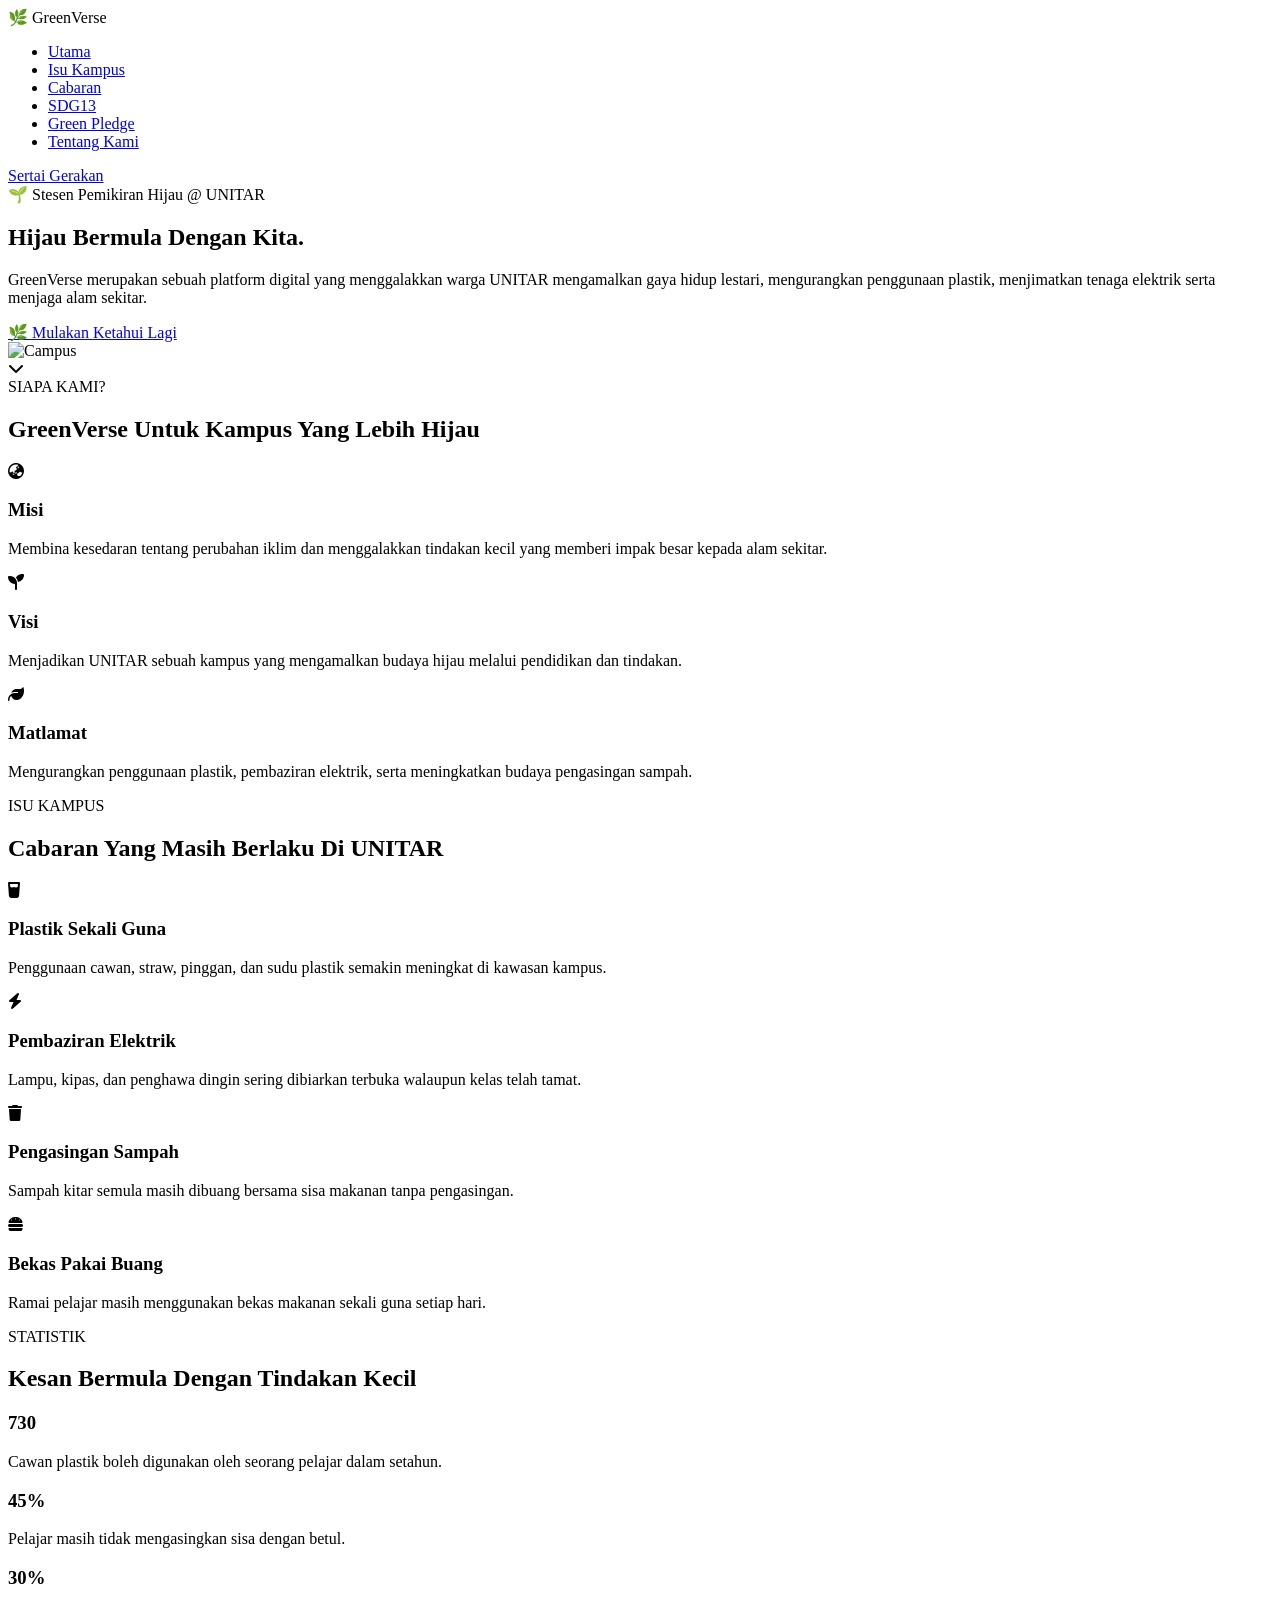
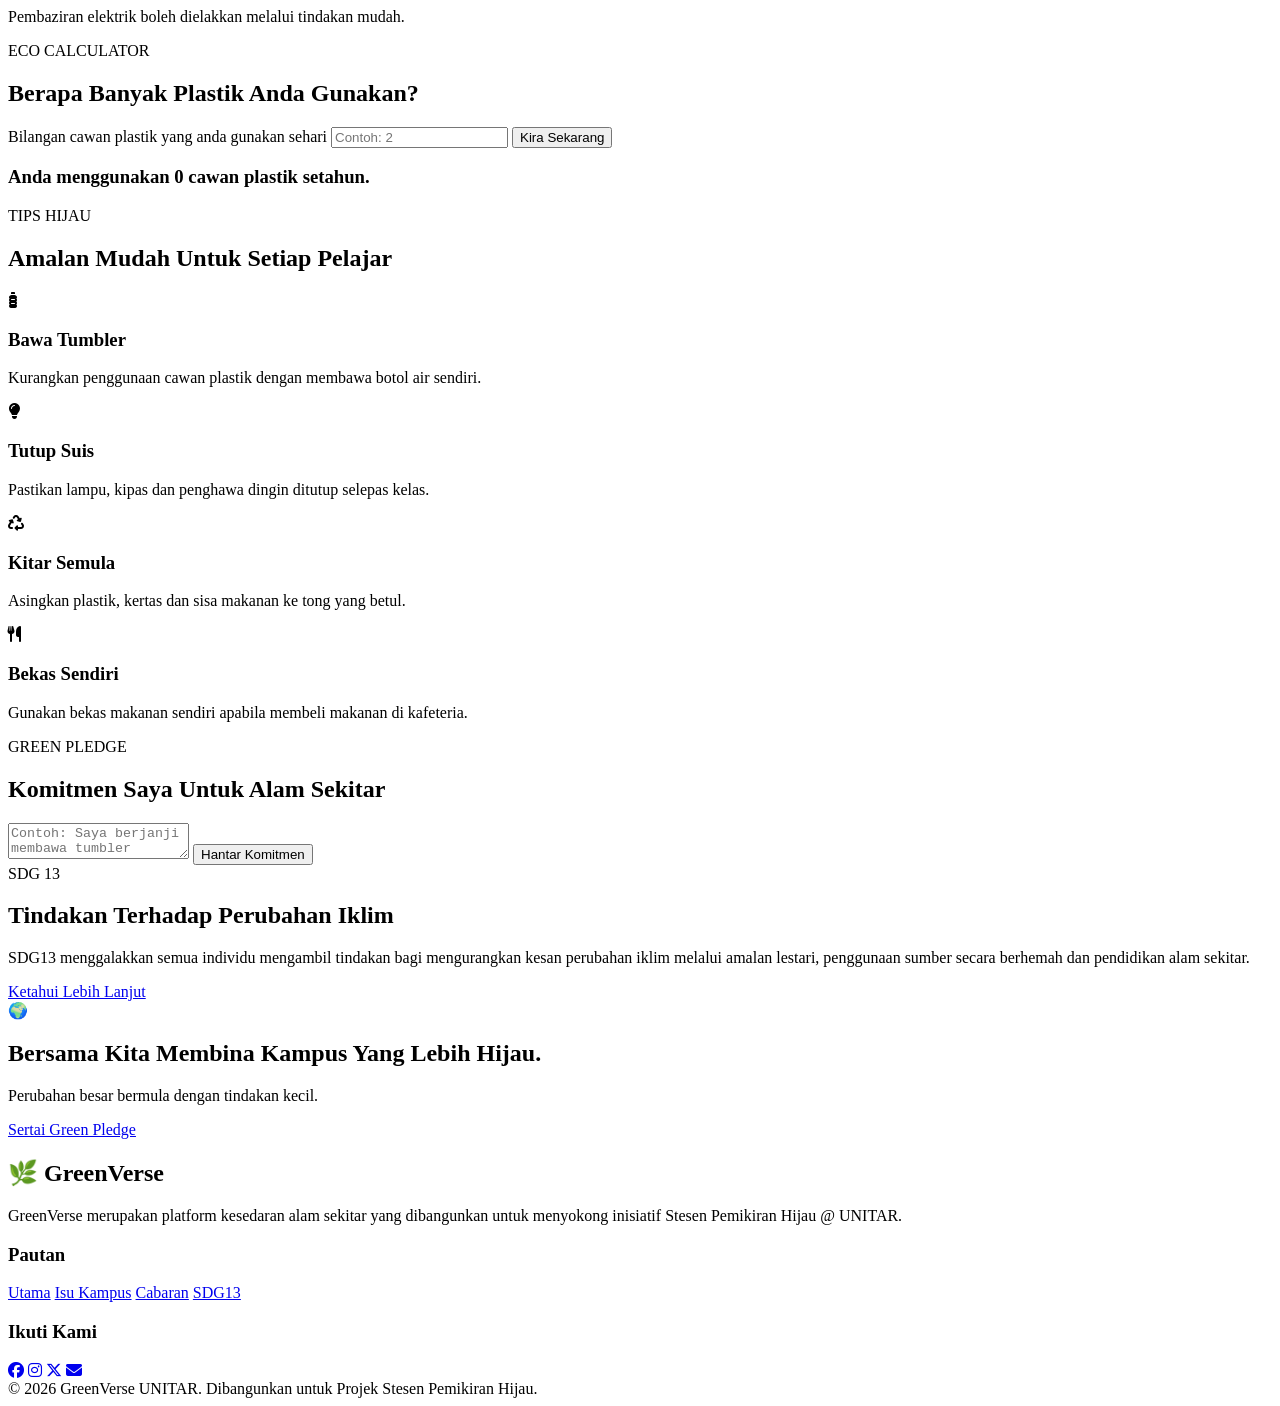
==== index.html @ 50513693 "Add files via upload" ====
<!DOCTYPE html>
<html lang="ms">

<head>

    <meta charset="UTF-8">
    <meta name="viewport" content="width=device-width, initial-scale=1.0">

    <title>GreenVerse UNITAR | Hijau Bermula Dengan Kita</title>

    <!-- Google Fonts -->

    <link rel="preconnect" href="https://fonts.googleapis.com">

    <link rel="preconnect" href="https://fonts.gstatic.com" crossorigin>

    <link href="https://fonts.googleapis.com/css2?family=DM+Sans:wght@300;400;500;700&family=Poppins:wght@400;600;700;800&display=swap" rel="stylesheet">

    <!-- Font Awesome -->

    <link rel="stylesheet"
        href="https://cdnjs.cloudflare.com/ajax/libs/font-awesome/6.7.2/css/all.min.css">

    <!-- CSS -->

    <link rel="stylesheet" href="css/style.css">
    <link rel="stylesheet" href="css/responsive.css">

</head>

<body>

    <!-- ================= NAVBAR ================= -->

    <header>

        <nav class="navbar">

            <div class="logo">

                🌿 GreenVerse

            </div>

            <ul class="nav-links">

                <li><a href="#">Utama</a></li>

                <li><a href="isu.html">Isu Kampus</a></li>

                <li><a href="cabaran.html">Cabaran</a></li>

                <li><a href="sdg13.html">SDG13</a></li>

                <li><a href="pledge.html">Green Pledge</a></li>

                <li><a href="tentang.html">Tentang Kami</a></li>

            </ul>

            <a href="#" class="btn-nav">

                Sertai Gerakan

            </a>

        </nav>

    </header>

    <!-- ================= HERO ================= -->

    <section class="hero">

        <div class="hero-left">

            <span class="tag">

                🌱 Stesen Pemikiran Hijau @ UNITAR

            </span>

            <h1>

                Hijau Bermula
                Dengan Kita.

            </h1>

            <p>

                GreenVerse merupakan sebuah platform digital yang
                menggalakkan warga UNITAR mengamalkan gaya hidup lestari,
                mengurangkan penggunaan plastik,
                menjimatkan tenaga elektrik
                serta menjaga alam sekitar.

            </p>

            <div class="hero-buttons">

                <a href="#about" class="primary-btn">

                    🌿 Mulakan

                </a>

                <a href="sdg13.html" class="secondary-btn">

                    Ketahui Lagi

                </a>

            </div>

        </div>

        <div class="hero-right">

            <img src="https://images.unsplash.com/photo-1523050854058-8df90110c9f1?auto=format&fit=crop&w=900&q=80"
                alt="Campus">

        </div>

    </section>

    <!-- ================= SCROLL ================= -->

    <div class="scroll-down">

        <i class="fa-solid fa-chevron-down"></i>

    </div>

    <!-- ================= ABOUT ================= -->

    <section id="about" class="about">

        <div class="section-title">

            <span>SIAPA KAMI?</span>

            <h2>

                GreenVerse Untuk Kampus Yang Lebih Hijau

            </h2>

        </div>

        <div class="about-grid">

            <div class="about-card">

                <i class="fa-solid fa-earth-asia"></i>

                <h3>Misi</h3>

                <p>

                    Membina kesedaran tentang perubahan iklim
                    dan menggalakkan tindakan kecil yang memberi
                    impak besar kepada alam sekitar.

                </p>

            </div>

            <div class="about-card">

                <i class="fa-solid fa-seedling"></i>

                <h3>Visi</h3>

                <p>

                    Menjadikan UNITAR sebuah kampus
                    yang mengamalkan budaya hijau
                    melalui pendidikan dan tindakan.

                </p>

            </div>

            <div class="about-card">

                <i class="fa-solid fa-leaf"></i>

                <h3>Matlamat</h3>

                <p>

                    Mengurangkan penggunaan plastik,
                    pembaziran elektrik,
                    serta meningkatkan budaya
                    pengasingan sampah.

                </p>

            </div>

        </div>

    </section>

    <!-- ================= ISSUES ================= -->

    <section class="issues">

        <div class="section-title">

            <span>ISU KAMPUS</span>

            <h2>

                Cabaran Yang Masih Berlaku Di UNITAR

            </h2>

        </div>

        <div class="issue-grid">

            <div class="issue-card">

                <i class="fa-solid fa-glass-water"></i>

                <h3>Plastik Sekali Guna</h3>

                <p>

                    Penggunaan cawan,
                    straw,
                    pinggan,
                    dan sudu plastik
                    semakin meningkat di kawasan kampus.

                </p>

            </div>

            <div class="issue-card">

                <i class="fa-solid fa-bolt"></i>

                <h3>Pembaziran Elektrik</h3>

                <p>

                    Lampu,
                    kipas,
                    dan penghawa dingin
                    sering dibiarkan terbuka
                    walaupun kelas telah tamat.

                </p>

            </div>

            <div class="issue-card">

                <i class="fa-solid fa-trash"></i>

                <h3>Pengasingan Sampah</h3>

                <p>

                    Sampah kitar semula
                    masih dibuang bersama
                    sisa makanan
                    tanpa pengasingan.

                </p>

            </div>

            <div class="issue-card">

                <i class="fa-solid fa-burger"></i>

                <h3>Bekas Pakai Buang</h3>

                <p>

                    Ramai pelajar masih menggunakan
                    bekas makanan sekali guna
                    setiap hari.

                </p>

            </div>

        </div>

    </section>

    <!-- Next section starts here -->
    <!-- Statistics, Calculator, Green Tips, Green Pledge and Footer -->
    <!-- We'll add these in Part 2 -->

    <script src="js/app.js"></script>

</body>

</html>

<script src="js/app.js"></script>

    <!-- ================= STATISTICS ================= -->

    <section class="stats">

        <div class="section-title">

            <span>STATISTIK</span>

            <h2>Kesan Bermula Dengan Tindakan Kecil</h2>

        </div>

        <div class="stats-grid">

            <div class="stat-card">

                <h3 class="counter">730</h3>

                <p>Cawan plastik boleh digunakan oleh seorang pelajar dalam setahun.</p>

            </div>

            <div class="stat-card">

                <h3 class="counter">45%</h3>

                <p>Pelajar masih tidak mengasingkan sisa dengan betul.</p>

            </div>

            <div class="stat-card">

                <h3 class="counter">30%</h3>

                <p>Pembaziran elektrik boleh dielakkan melalui tindakan mudah.</p>

            </div>

        </div>

    </section>

    <!-- ================= ECO CALCULATOR ================= -->

    <section class="calculator">

        <div class="section-title">

            <span>ECO CALCULATOR</span>

            <h2>Berapa Banyak Plastik Anda Gunakan?</h2>

        </div>

        <div class="calculator-box">

            <label>

                Bilangan cawan plastik yang anda gunakan sehari

            </label>

            <input
                type="number"
                id="cups"
                placeholder="Contoh: 2">

            <button onclick="calculatePlastic()">

                Kira Sekarang

            </button>

            <h3 id="result">

                Anda menggunakan 0 cawan plastik setahun.

            </h3>

        </div>

    </section>

    <!-- ================= GREEN TIPS ================= -->

    <section class="tips">

        <div class="section-title">

            <span>TIPS HIJAU</span>

            <h2>Amalan Mudah Untuk Setiap Pelajar</h2>

        </div>

        <div class="tips-grid">

            <div class="tip-card">

                <i class="fa-solid fa-bottle-water"></i>

                <h3>Bawa Tumbler</h3>

                <p>

                    Kurangkan penggunaan cawan plastik dengan membawa botol air sendiri.

                </p>

            </div>

            <div class="tip-card">

                <i class="fa-solid fa-lightbulb"></i>

                <h3>Tutup Suis</h3>

                <p>

                    Pastikan lampu, kipas dan penghawa dingin ditutup selepas kelas.

                </p>

            </div>

            <div class="tip-card">

                <i class="fa-solid fa-recycle"></i>

                <h3>Kitar Semula</h3>

                <p>

                    Asingkan plastik, kertas dan sisa makanan ke tong yang betul.

                </p>

            </div>

            <div class="tip-card">

                <i class="fa-solid fa-utensils"></i>

                <h3>Bekas Sendiri</h3>

                <p>

                    Gunakan bekas makanan sendiri apabila membeli makanan di kafeteria.

                </p>

            </div>

        </div>

    </section>

    <!-- ================= GREEN PLEDGE ================= -->

    <section class="pledge">

        <div class="section-title">

            <span>GREEN PLEDGE</span>

            <h2>Komitmen Saya Untuk Alam Sekitar</h2>

        </div>

        <div class="pledge-box">

            <textarea
                id="pledgeText"
                placeholder="Contoh: Saya berjanji membawa tumbler sendiri setiap hari."></textarea>

            <button onclick="addPledge()">

                Hantar Komitmen

            </button>

        </div>

        <div id="pledgeWall" class="pledge-wall">

        </div>

    </section>

    <!-- ================= SDG13 ================= -->

    <section class="sdg">

        <div class="sdg-content">

            <div class="sdg-left">

                <span>SDG 13</span>

                <h2>

                    Tindakan Terhadap Perubahan Iklim

                </h2>

                <p>

                    SDG13 menggalakkan semua individu mengambil tindakan bagi
                    mengurangkan kesan perubahan iklim melalui amalan lestari,
                    penggunaan sumber secara berhemah dan pendidikan alam sekitar.

                </p>

                <a href="sdg13.html" class="primary-btn">

                    Ketahui Lebih Lanjut

                </a>

            </div>

            <div class="sdg-right">

                🌍

            </div>

        </div>

    </section>

    <!-- ================= CALL TO ACTION ================= -->

    <section class="cta">

        <h2>

            Bersama Kita Membina Kampus Yang Lebih Hijau.

        </h2>

        <p>

            Perubahan besar bermula dengan tindakan kecil.

        </p>

        <a href="pledge.html" class="primary-btn">

            Sertai Green Pledge

        </a>

    </section>

    <!-- ================= FOOTER ================= -->

    <footer>

        <div class="footer-container">

            <div class="footer-logo">

                <h2>🌿 GreenVerse</h2>

                <p>

                    GreenVerse merupakan platform kesedaran alam sekitar
                    yang dibangunkan untuk menyokong inisiatif
                    Stesen Pemikiran Hijau @ UNITAR.

                </p>

            </div>

            <div class="footer-links">

                <h3>Pautan</h3>

                <a href="#">Utama</a>
                <a href="isu.html">Isu Kampus</a>
                <a href="cabaran.html">Cabaran</a>
                <a href="sdg13.html">SDG13</a>

            </div>

            <div class="footer-social">

                <h3>Ikuti Kami</h3>

                <a href="#"><i class="fa-brands fa-facebook"></i></a>

                <a href="#"><i class="fa-brands fa-instagram"></i></a>

                <a href="#"><i class="fa-brands fa-x-twitter"></i></a>

                <a href="#"><i class="fa-solid fa-envelope"></i></a>

            </div>

        </div>

        <div class="copyright">

            © 2026 GreenVerse UNITAR.
            Dibangunkan untuk Projek Stesen Pemikiran Hijau.

        </div>

    </footer>
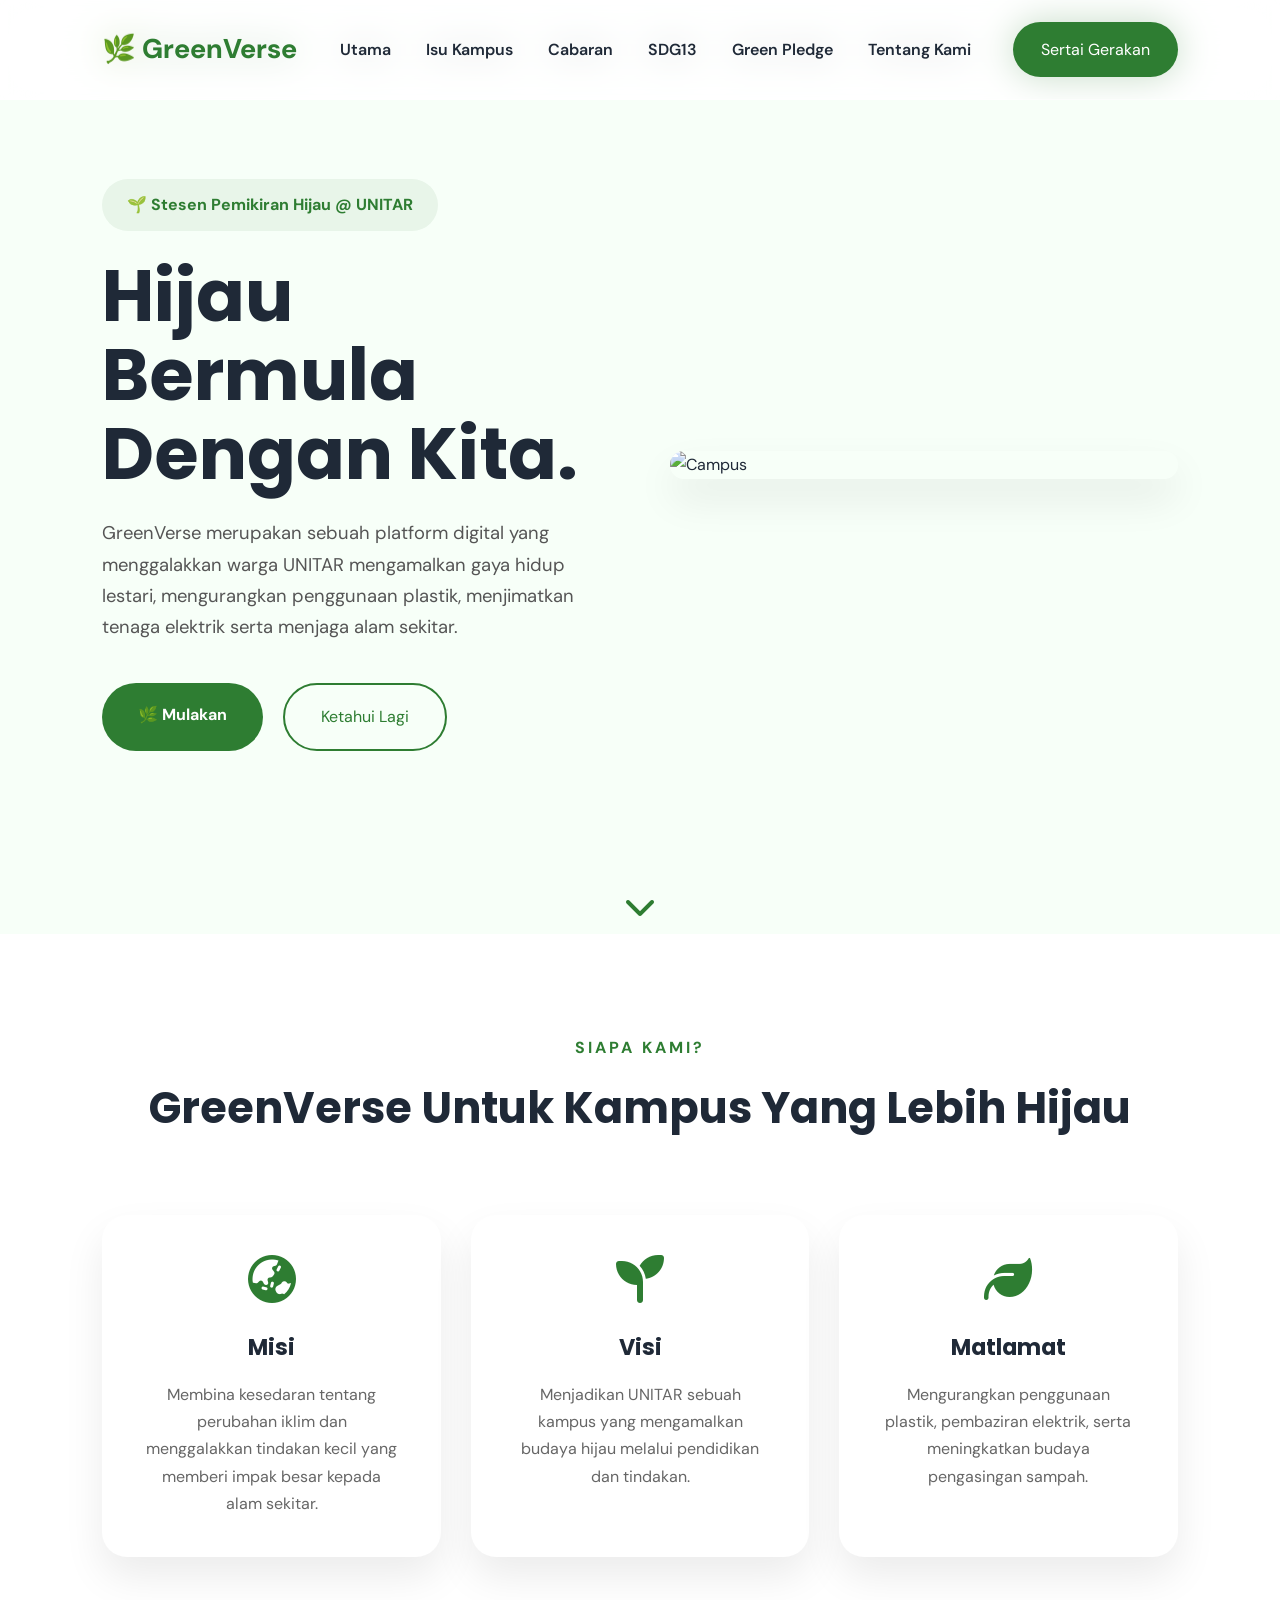
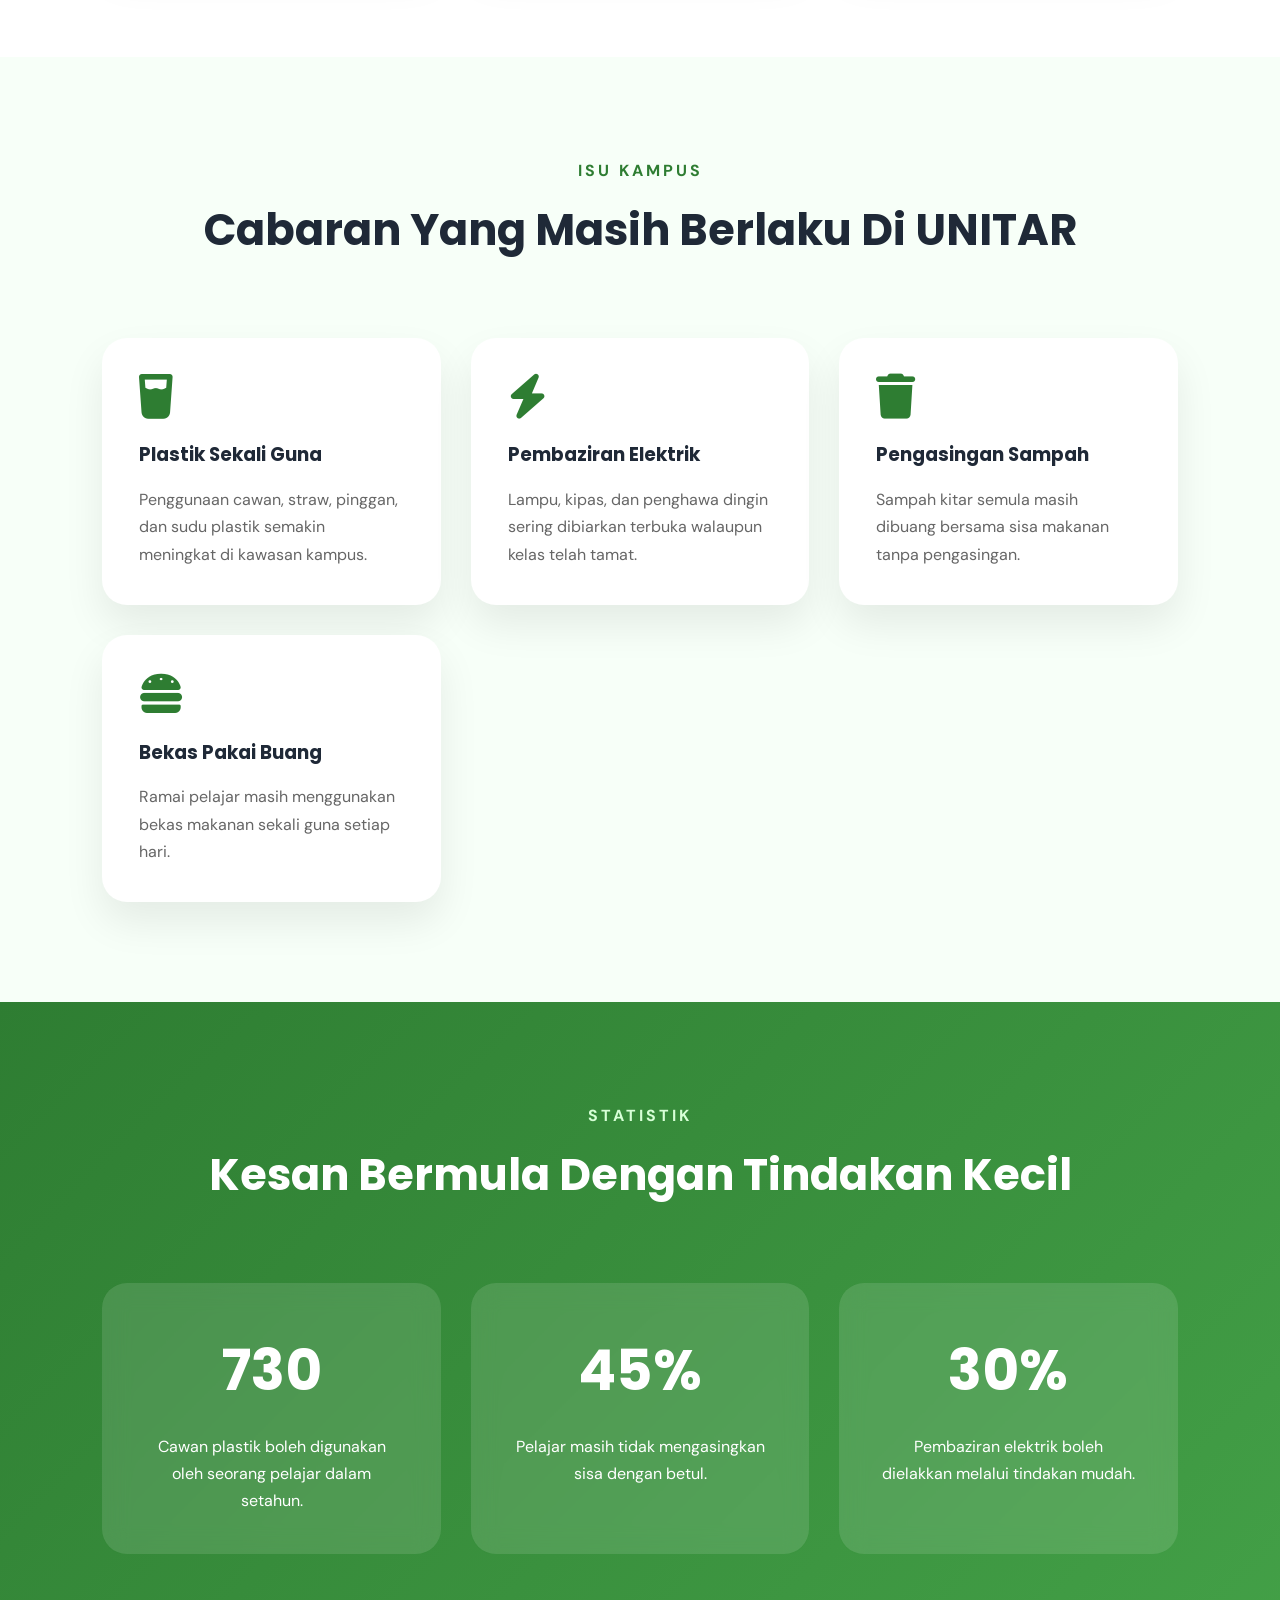
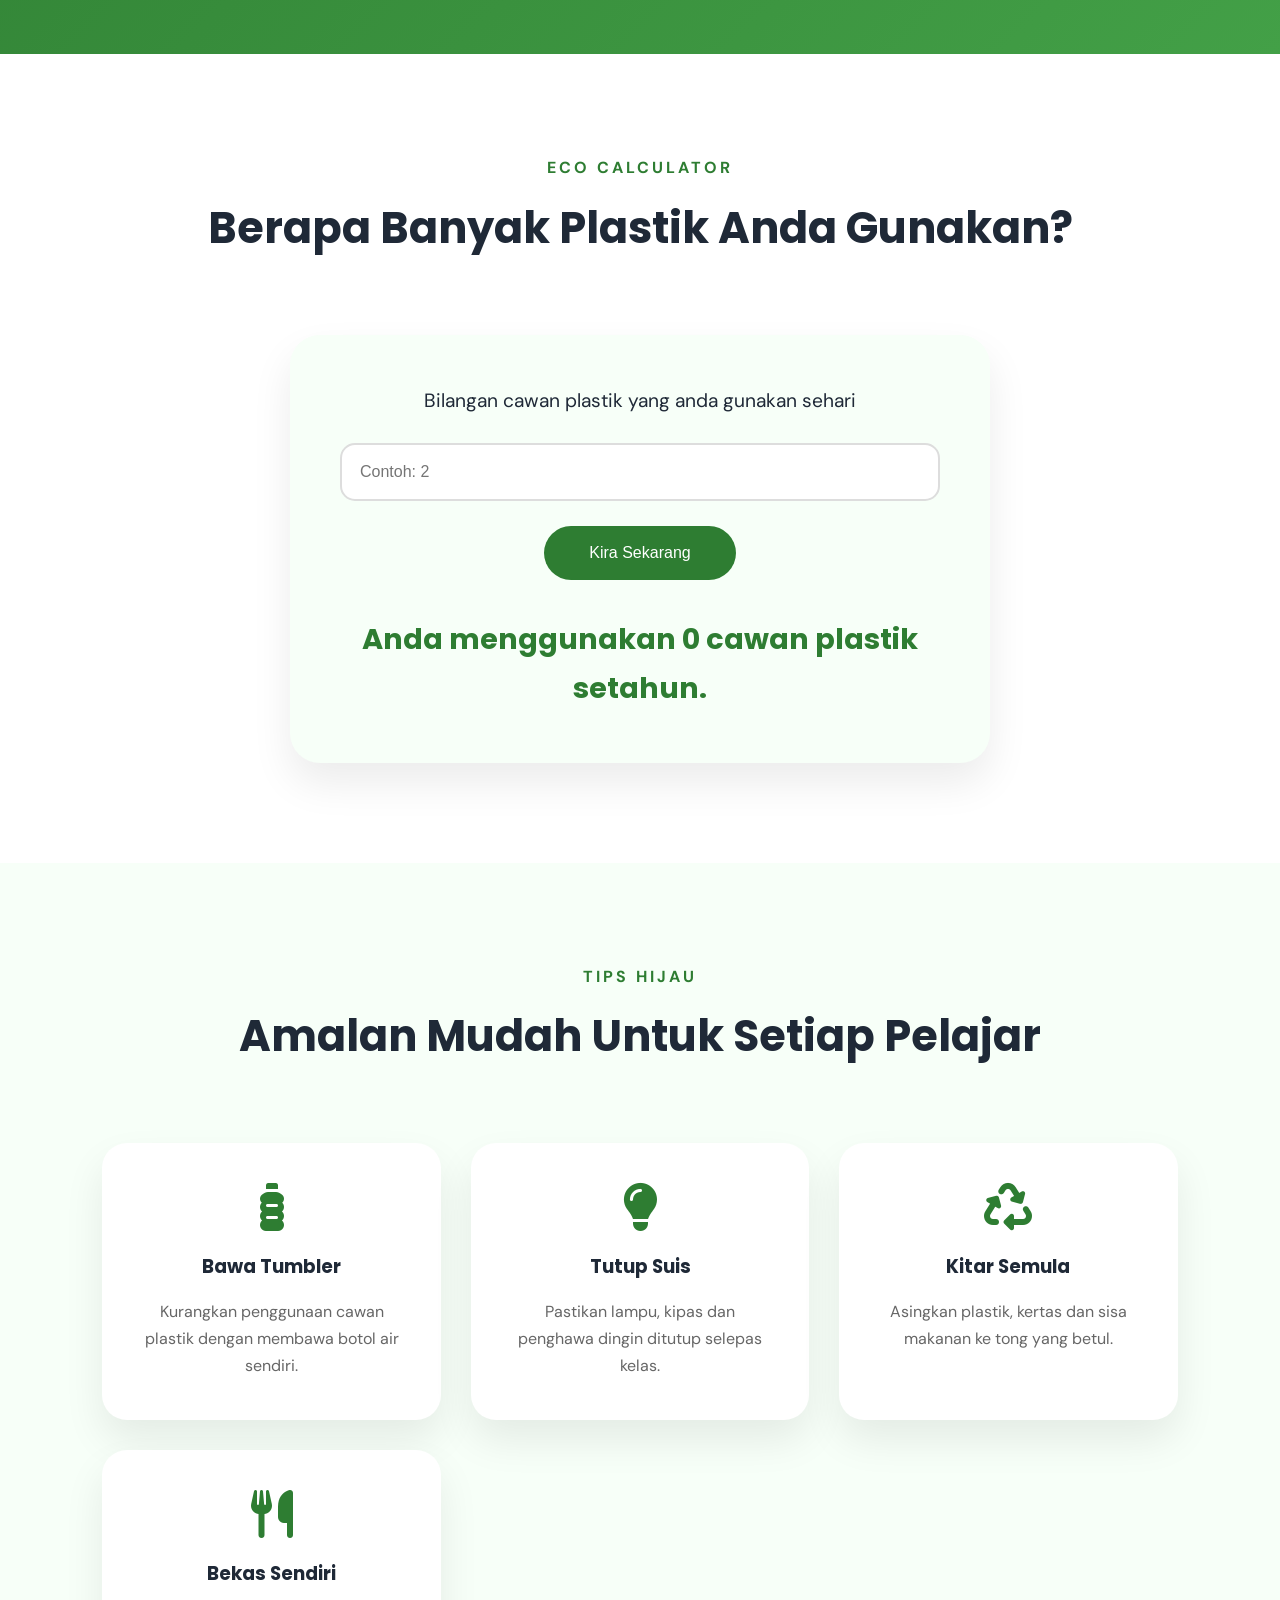
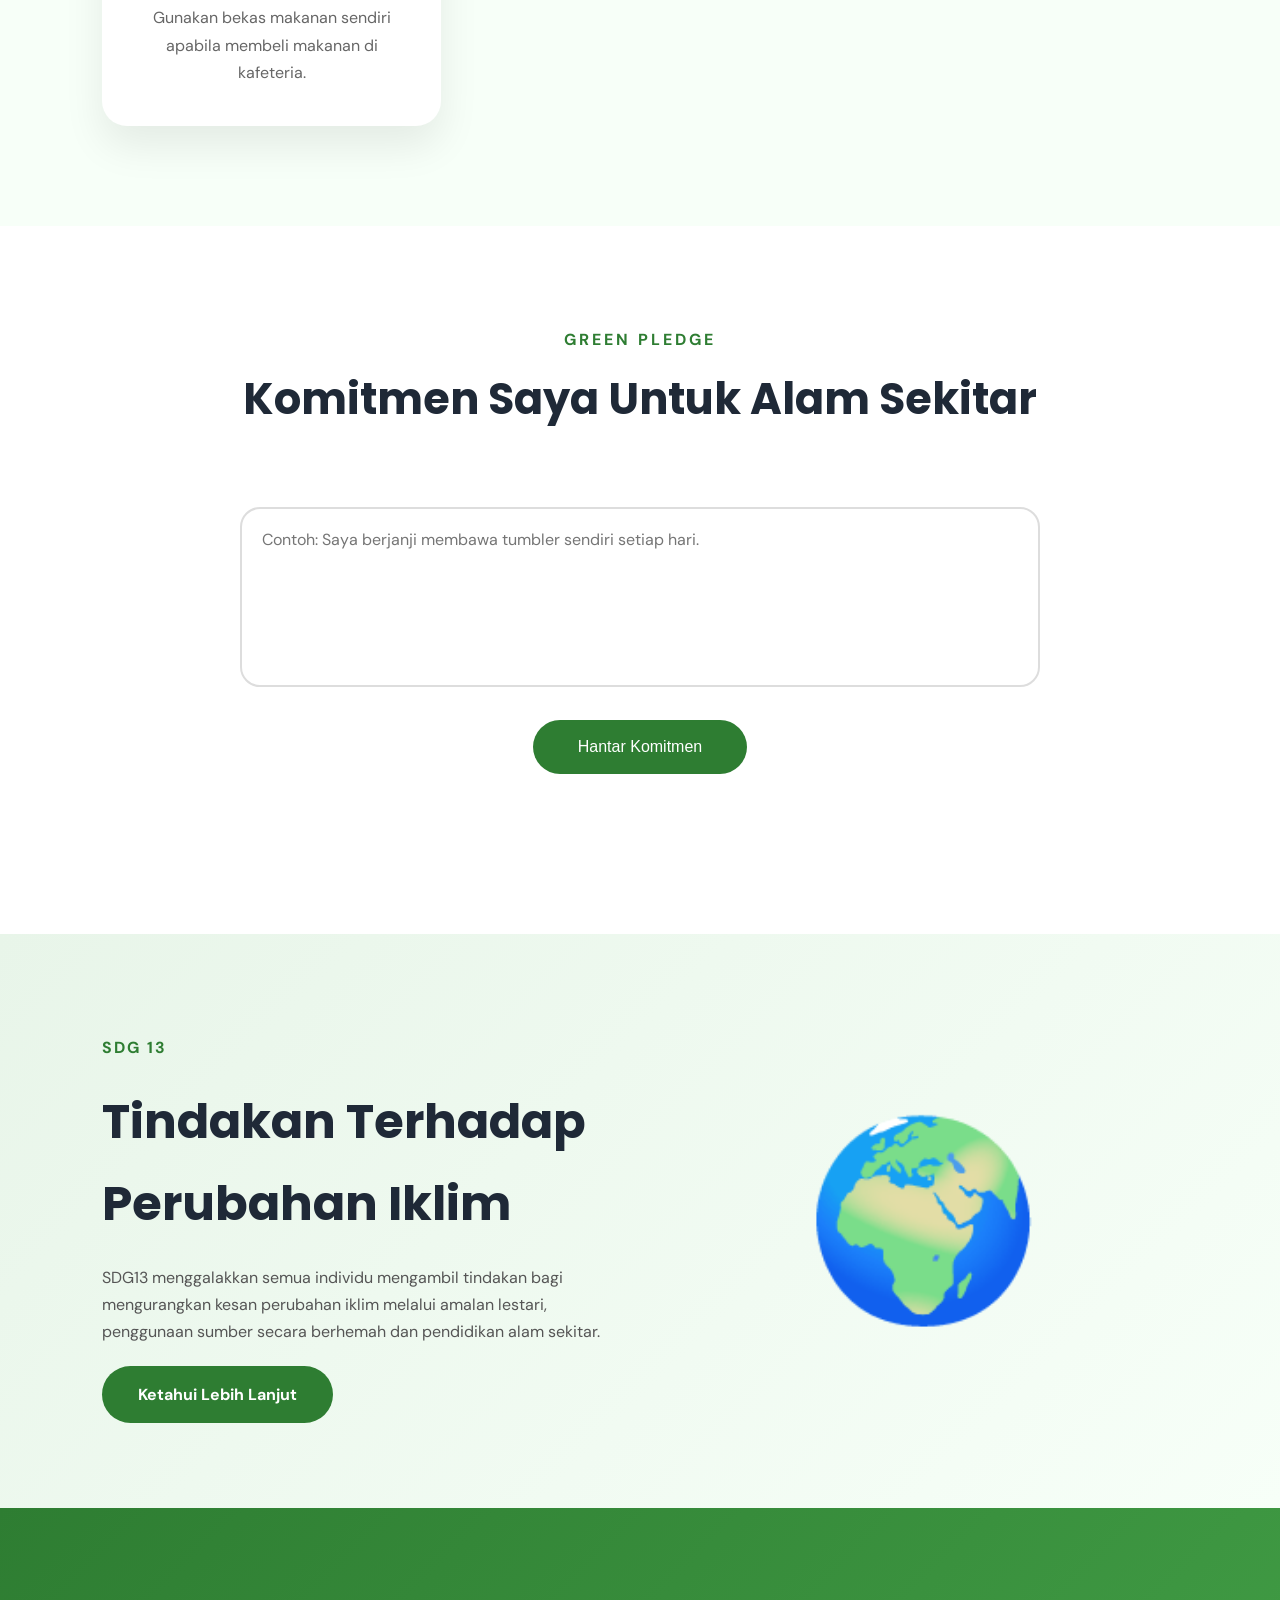
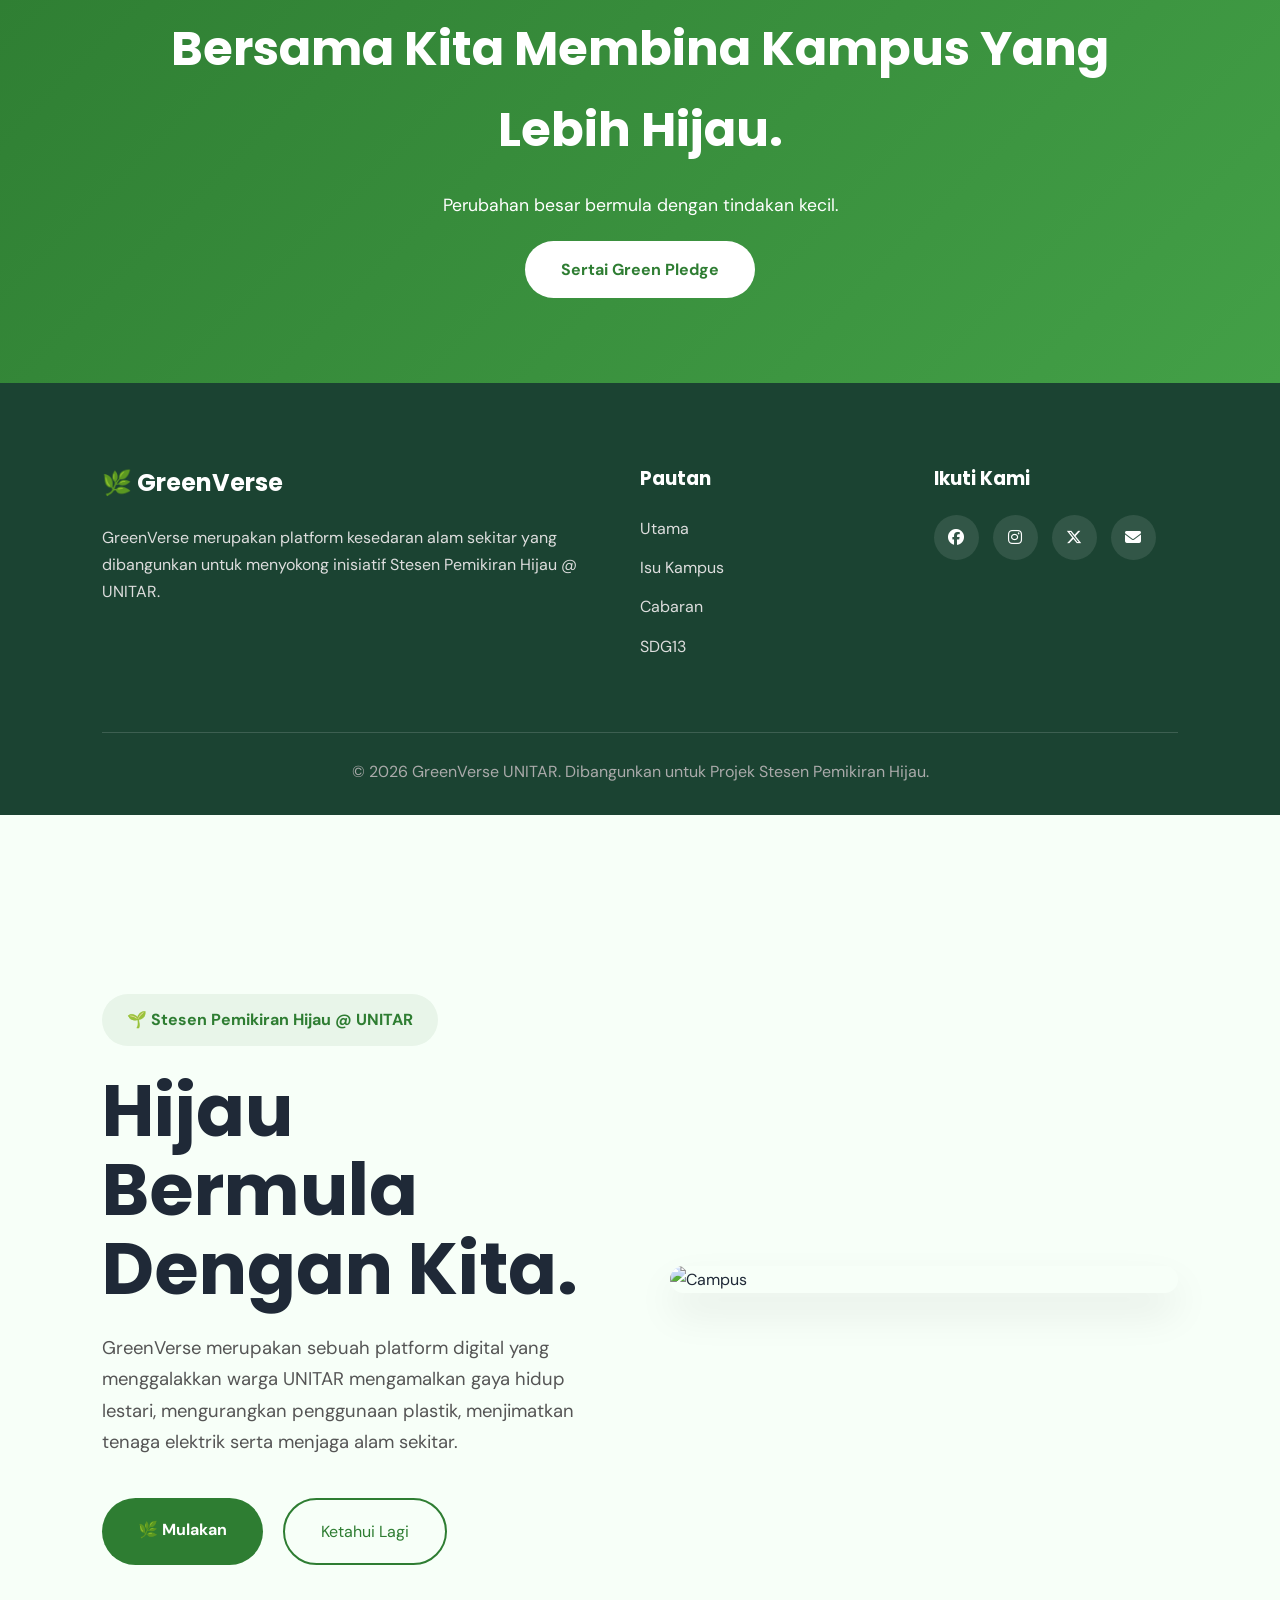
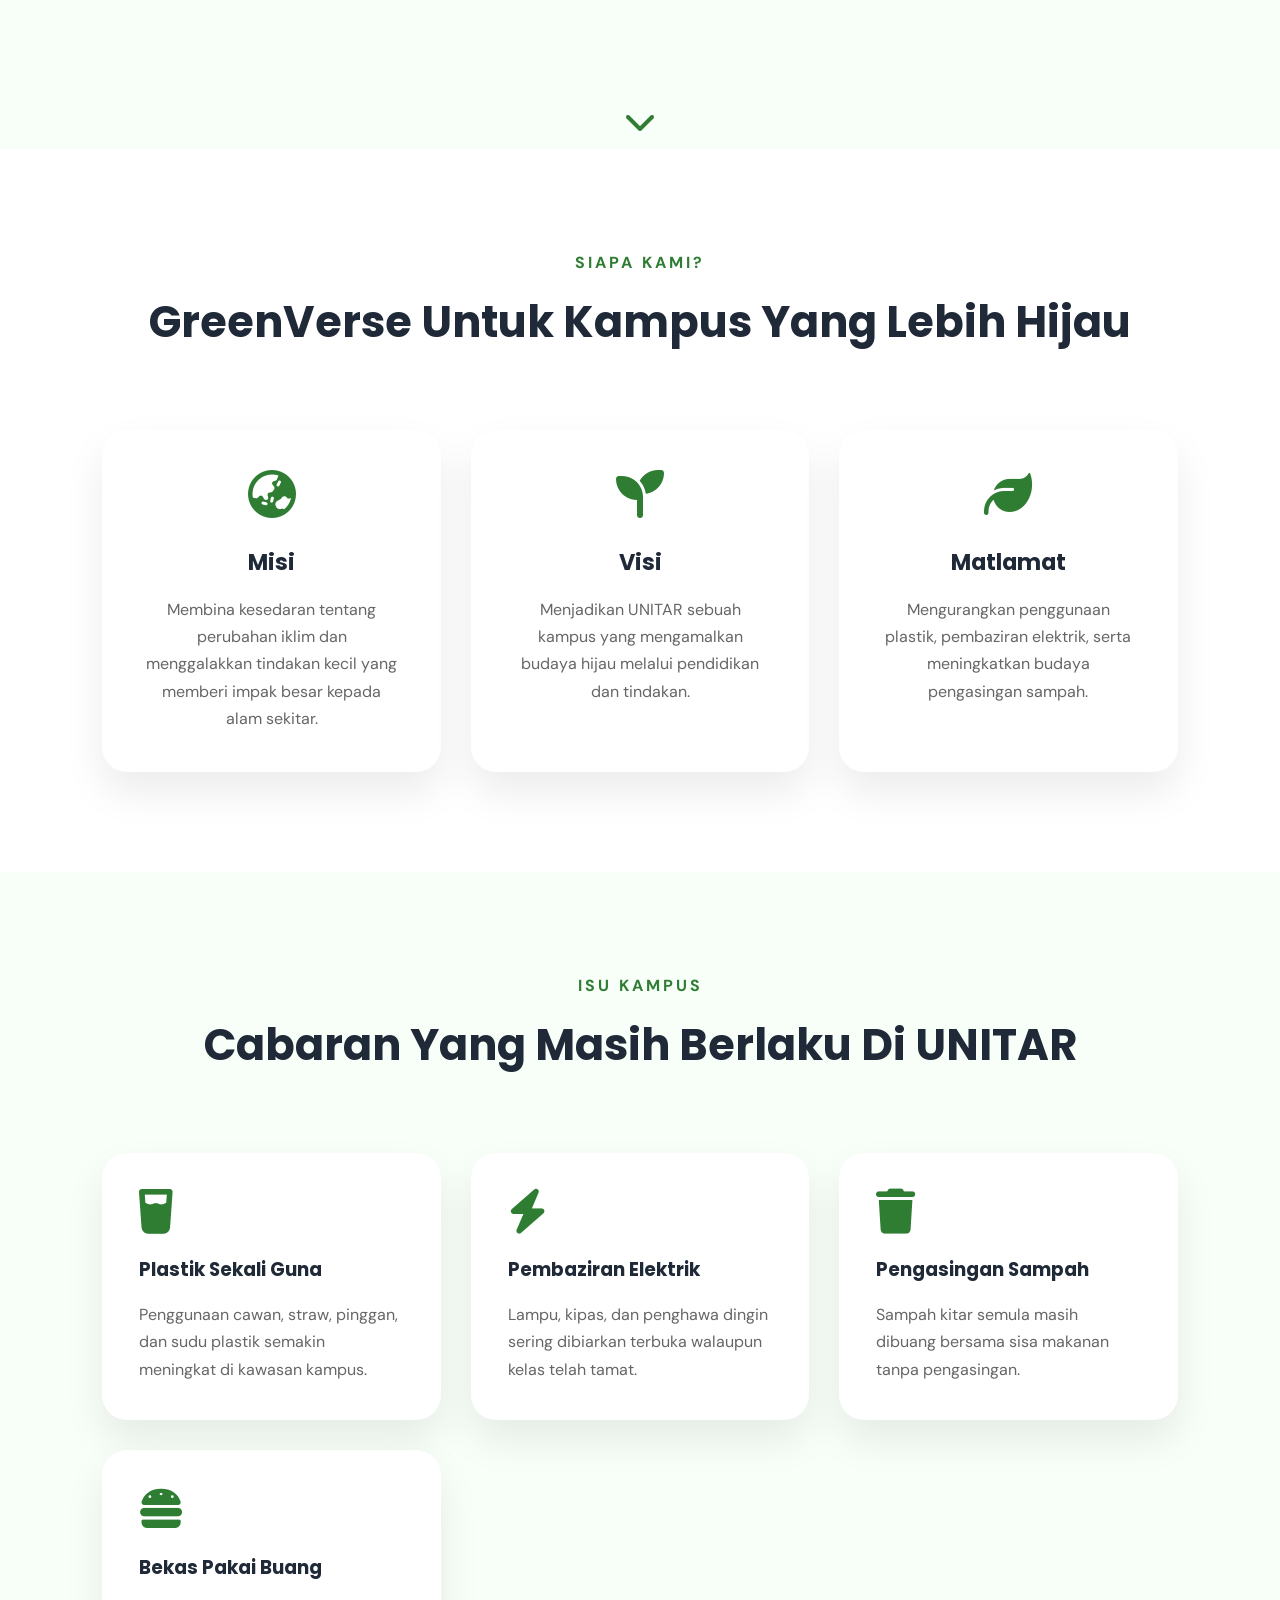
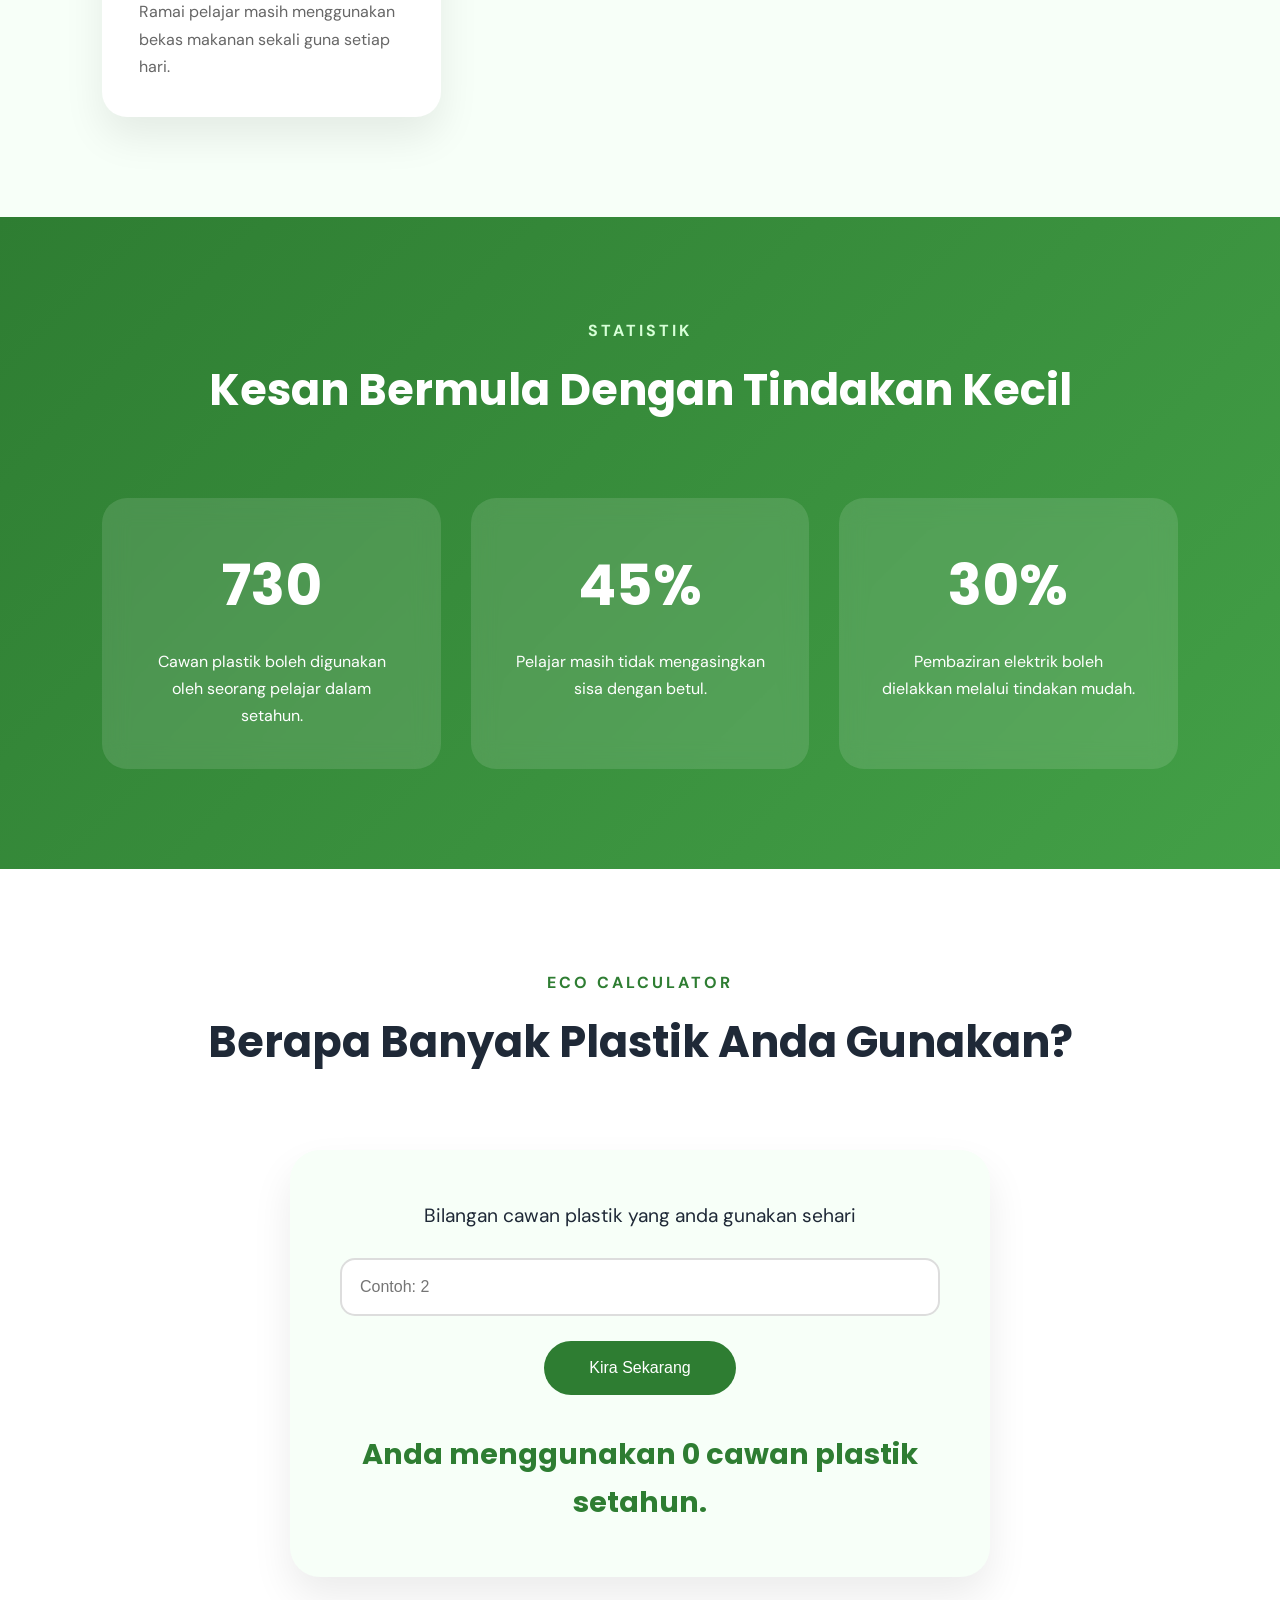
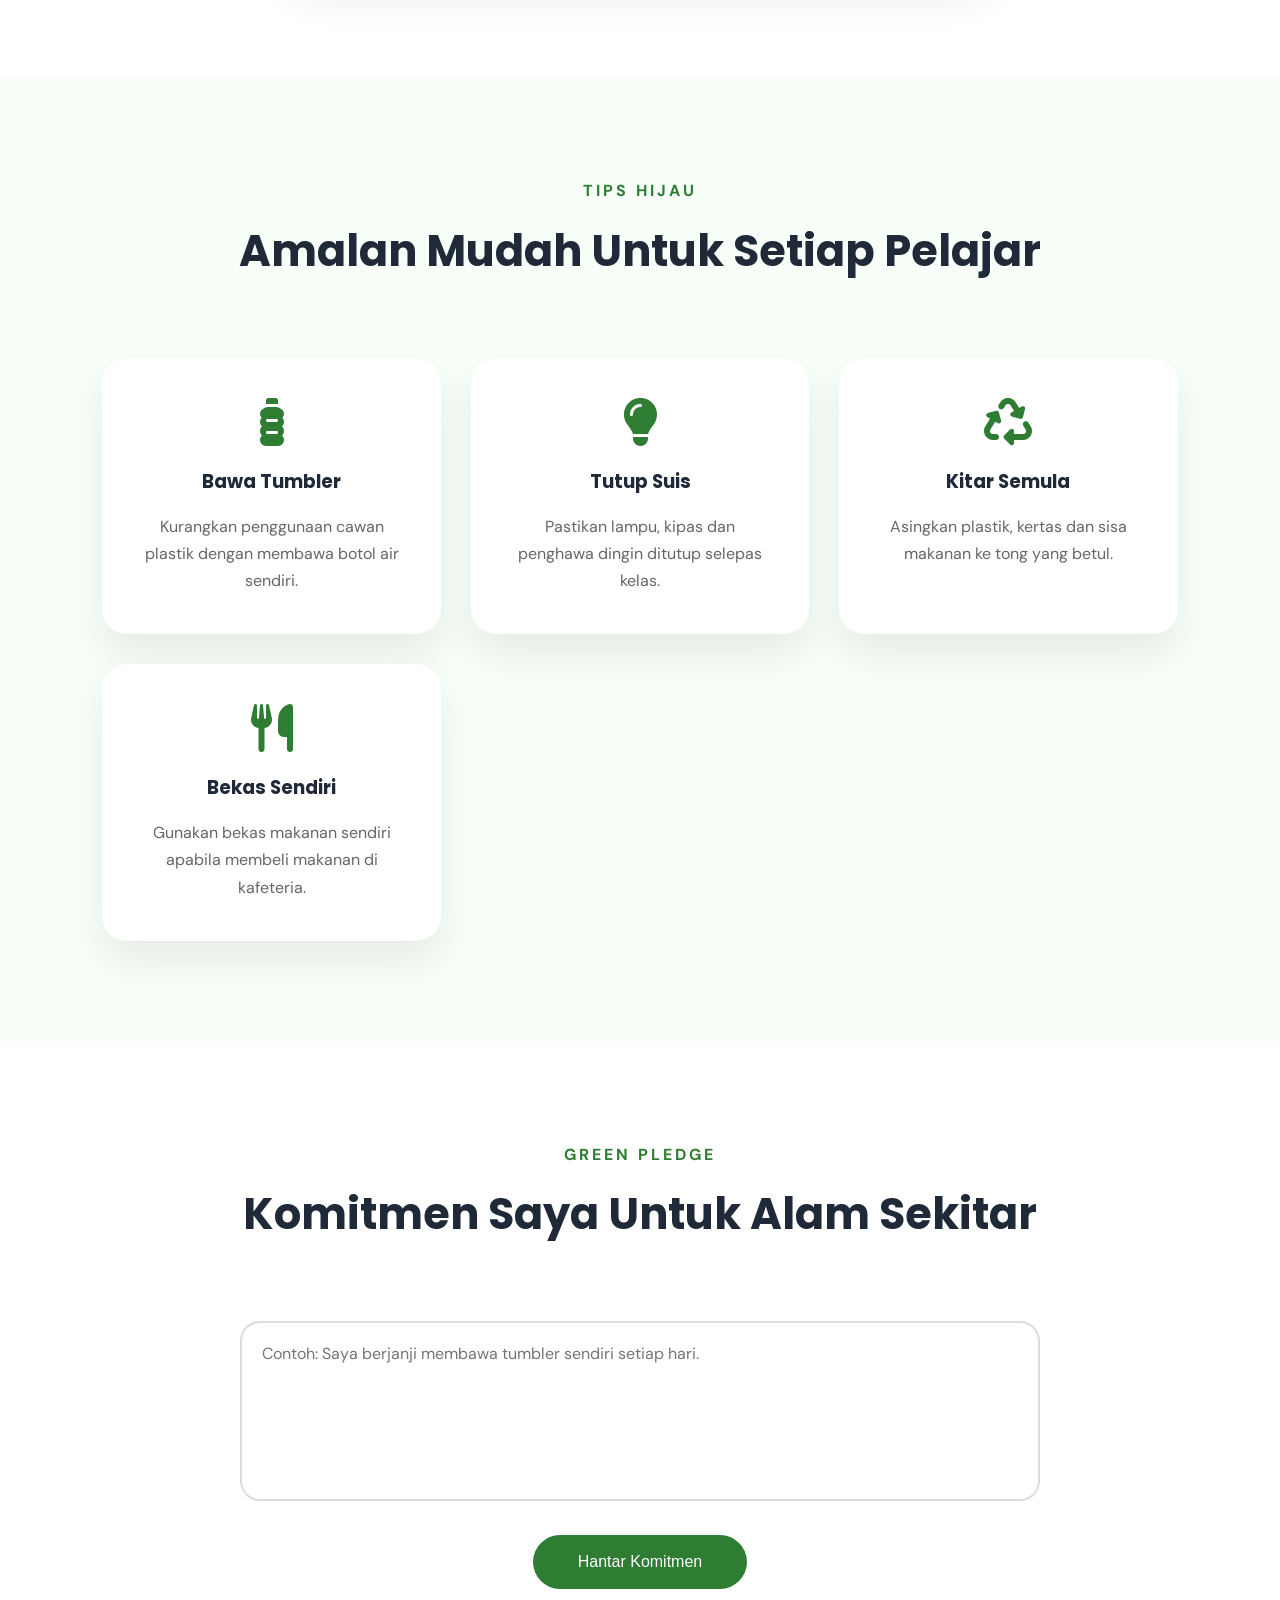
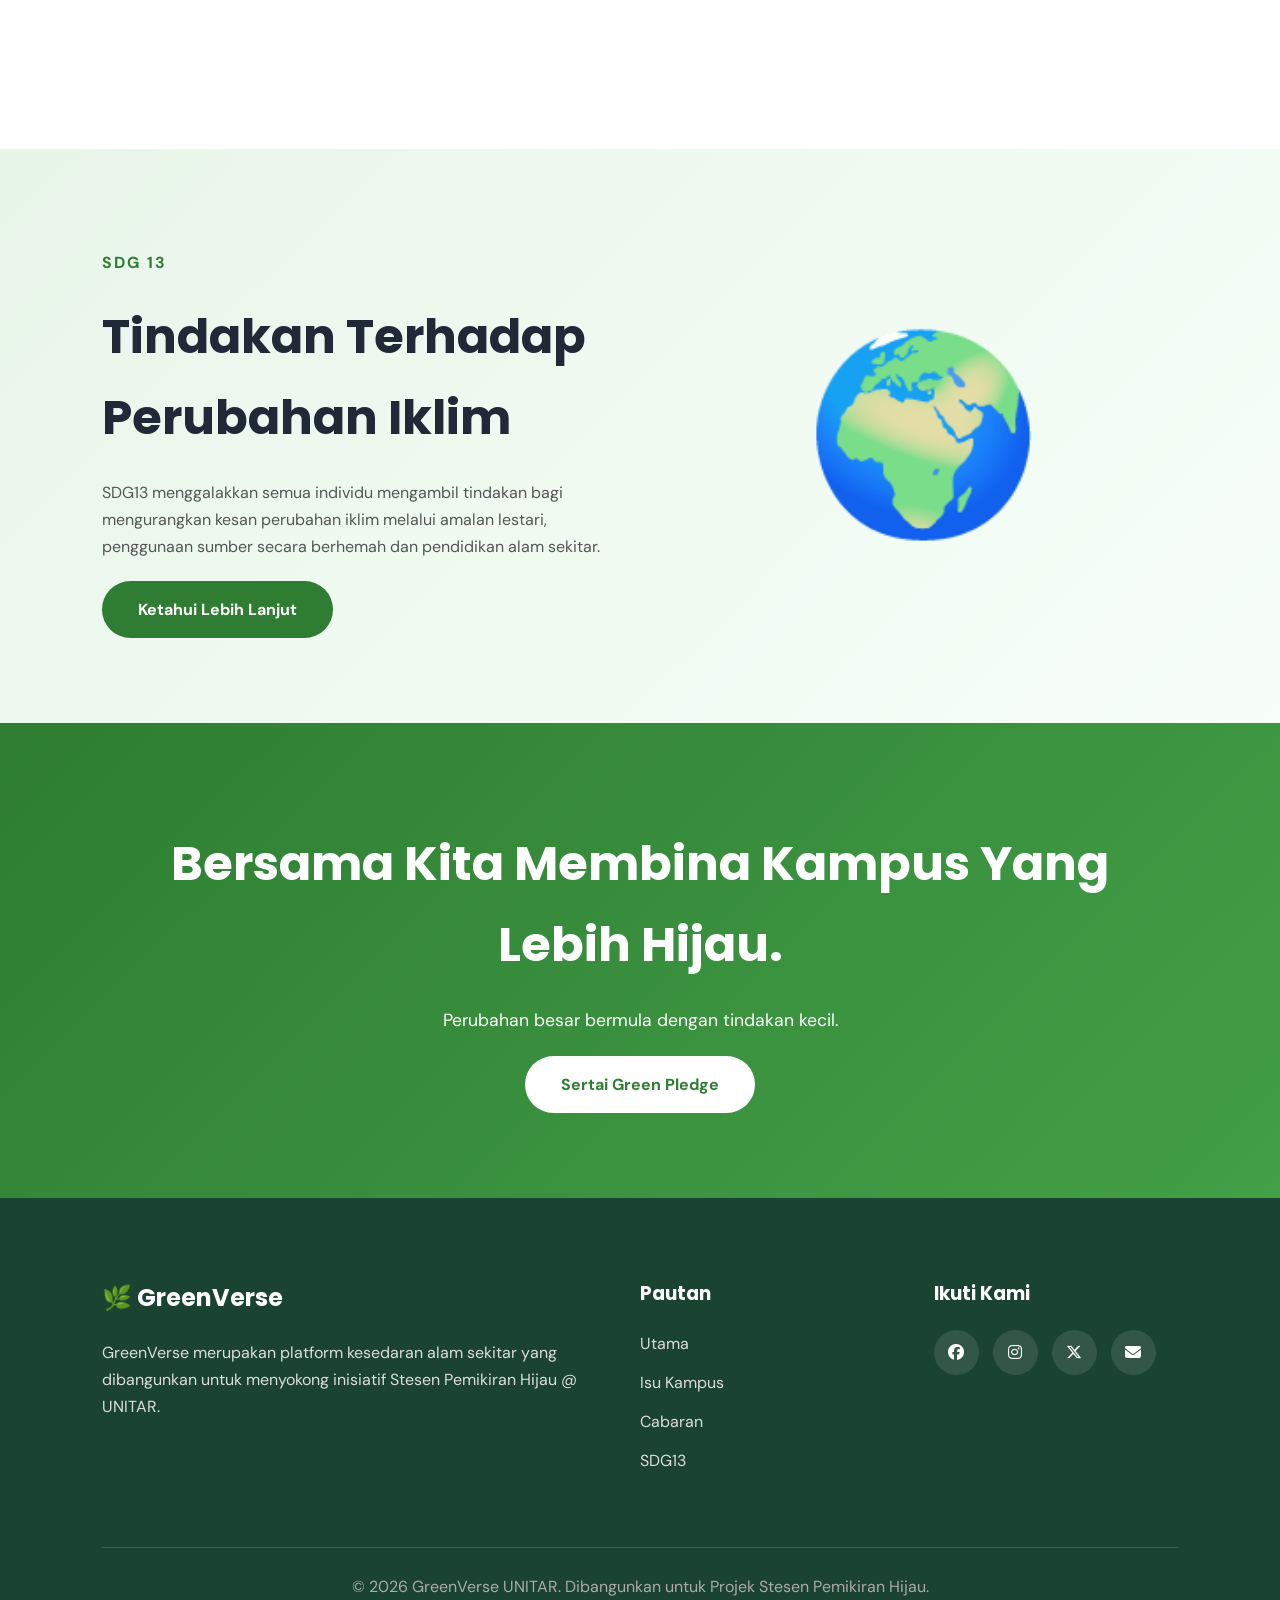
==== commit 548e375d: "Add files via upload" ====
--- a/index.html
+++ b/index.html
@@ -1,618 +1,1236 @@
-<!DOCTYPE html>
-<html lang="ms">
-
-<head>
-
-    <meta charset="UTF-8">
-    <meta name="viewport" content="width=device-width, initial-scale=1.0">
-
-    <title>GreenVerse UNITAR | Hijau Bermula Dengan Kita</title>
-
-    <!-- Google Fonts -->
-
-    <link rel="preconnect" href="https://fonts.googleapis.com">
-
-    <link rel="preconnect" href="https://fonts.gstatic.com" crossorigin>
-
-    <link href="https://fonts.googleapis.com/css2?family=DM+Sans:wght@300;400;500;700&family=Poppins:wght@400;600;700;800&display=swap" rel="stylesheet">
-
-    <!-- Font Awesome -->
-
-    <link rel="stylesheet"
-        href="https://cdnjs.cloudflare.com/ajax/libs/font-awesome/6.7.2/css/all.min.css">
-
-    <!-- CSS -->
-
-    <link rel="stylesheet" href="css/style.css">
-    <link rel="stylesheet" href="css/responsive.css">
-
-</head>
-
-<body>
-
-    <!-- ================= NAVBAR ================= -->
-
-    <header>
-
-        <nav class="navbar">
-
-            <div class="logo">
-
-                🌿 GreenVerse
-
-            </div>
-
-            <ul class="nav-links">
-
-                <li><a href="#">Utama</a></li>
-
-                <li><a href="isu.html">Isu Kampus</a></li>
-
-                <li><a href="cabaran.html">Cabaran</a></li>
-
-                <li><a href="sdg13.html">SDG13</a></li>
-
-                <li><a href="pledge.html">Green Pledge</a></li>
-
-                <li><a href="tentang.html">Tentang Kami</a></li>
-
-            </ul>
-
-            <a href="#" class="btn-nav">
-
-                Sertai Gerakan
-
-            </a>
-
-        </nav>
-
-    </header>
-
-    <!-- ================= HERO ================= -->
-
-    <section class="hero">
-
-        <div class="hero-left">
-
-            <span class="tag">
-
-                🌱 Stesen Pemikiran Hijau @ UNITAR
-
-            </span>
-
-            <h1>
-
-                Hijau Bermula
-                Dengan Kita.
-
-            </h1>
-
-            <p>
-
-                GreenVerse merupakan sebuah platform digital yang
-                menggalakkan warga UNITAR mengamalkan gaya hidup lestari,
-                mengurangkan penggunaan plastik,
-                menjimatkan tenaga elektrik
-                serta menjaga alam sekitar.
-
-            </p>
-
-            <div class="hero-buttons">
-
-                <a href="#about" class="primary-btn">
-
-                    🌿 Mulakan
-
-                </a>
-
-                <a href="sdg13.html" class="secondary-btn">
-
-                    Ketahui Lagi
-
-                </a>
-
-            </div>
-
-        </div>
-
-        <div class="hero-right">
-
-            <img src="https://images.unsplash.com/photo-1523050854058-8df90110c9f1?auto=format&fit=crop&w=900&q=80"
-                alt="Campus">
-
-        </div>
-
-    </section>
-
-    <!-- ================= SCROLL ================= -->
-
-    <div class="scroll-down">
-
-        <i class="fa-solid fa-chevron-down"></i>
-
-    </div>
-
-    <!-- ================= ABOUT ================= -->
-
-    <section id="about" class="about">
-
-        <div class="section-title">
-
-            <span>SIAPA KAMI?</span>
-
-            <h2>
-
-                GreenVerse Untuk Kampus Yang Lebih Hijau
-
-            </h2>
-
-        </div>
-
-        <div class="about-grid">
-
-            <div class="about-card">
-
-                <i class="fa-solid fa-earth-asia"></i>
-
-                <h3>Misi</h3>
-
-                <p>
-
-                    Membina kesedaran tentang perubahan iklim
-                    dan menggalakkan tindakan kecil yang memberi
-                    impak besar kepada alam sekitar.
-
-                </p>
-
-            </div>
-
-            <div class="about-card">
-
-                <i class="fa-solid fa-seedling"></i>
-
-                <h3>Visi</h3>
-
-                <p>
-
-                    Menjadikan UNITAR sebuah kampus
-                    yang mengamalkan budaya hijau
-                    melalui pendidikan dan tindakan.
-
-                </p>
-
-            </div>
-
-            <div class="about-card">
-
-                <i class="fa-solid fa-leaf"></i>
-
-                <h3>Matlamat</h3>
-
-                <p>
-
-                    Mengurangkan penggunaan plastik,
-                    pembaziran elektrik,
-                    serta meningkatkan budaya
-                    pengasingan sampah.
-
-                </p>
-
-            </div>
-
-        </div>
-
-    </section>
-
-    <!-- ================= ISSUES ================= -->
-
-    <section class="issues">
-
-        <div class="section-title">
-
-            <span>ISU KAMPUS</span>
-
-            <h2>
-
-                Cabaran Yang Masih Berlaku Di UNITAR
-
-            </h2>
-
-        </div>
-
-        <div class="issue-grid">
-
-            <div class="issue-card">
-
-                <i class="fa-solid fa-glass-water"></i>
-
-                <h3>Plastik Sekali Guna</h3>
-
-                <p>
-
-                    Penggunaan cawan,
-                    straw,
-                    pinggan,
-                    dan sudu plastik
-                    semakin meningkat di kawasan kampus.
-
-                </p>
-
-            </div>
-
-            <div class="issue-card">
-
-                <i class="fa-solid fa-bolt"></i>
-
-                <h3>Pembaziran Elektrik</h3>
-
-                <p>
-
-                    Lampu,
-                    kipas,
-                    dan penghawa dingin
-                    sering dibiarkan terbuka
-                    walaupun kelas telah tamat.
-
-                </p>
-
-            </div>
-
-            <div class="issue-card">
-
-                <i class="fa-solid fa-trash"></i>
-
-                <h3>Pengasingan Sampah</h3>
-
-                <p>
-
-                    Sampah kitar semula
-                    masih dibuang bersama
-                    sisa makanan
-                    tanpa pengasingan.
-
-                </p>
-
-            </div>
-
-            <div class="issue-card">
-
-                <i class="fa-solid fa-burger"></i>
-
-                <h3>Bekas Pakai Buang</h3>
-
-                <p>
-
-                    Ramai pelajar masih menggunakan
-                    bekas makanan sekali guna
-                    setiap hari.
-
-                </p>
-
-            </div>
-
-        </div>
-
-    </section>
-
-    <!-- Next section starts here -->
-    <!-- Statistics, Calculator, Green Tips, Green Pledge and Footer -->
-    <!-- We'll add these in Part 2 -->
-
-    <script src="js/app.js"></script>
-
-</body>
-
-</html>
-
-<script src="js/app.js"></script>
-
-    <!-- ================= STATISTICS ================= -->
-
-    <section class="stats">
-
-        <div class="section-title">
-
-            <span>STATISTIK</span>
-
-            <h2>Kesan Bermula Dengan Tindakan Kecil</h2>
-
-        </div>
-
-        <div class="stats-grid">
-
-            <div class="stat-card">
-
-                <h3 class="counter">730</h3>
-
-                <p>Cawan plastik boleh digunakan oleh seorang pelajar dalam setahun.</p>
-
-            </div>
-
-            <div class="stat-card">
-
-                <h3 class="counter">45%</h3>
-
-                <p>Pelajar masih tidak mengasingkan sisa dengan betul.</p>
-
-            </div>
-
-            <div class="stat-card">
-
-                <h3 class="counter">30%</h3>
-
-                <p>Pembaziran elektrik boleh dielakkan melalui tindakan mudah.</p>
-
-            </div>
-
-        </div>
-
-    </section>
-
-    <!-- ================= ECO CALCULATOR ================= -->
-
-    <section class="calculator">
-
-        <div class="section-title">
-
-            <span>ECO CALCULATOR</span>
-
-            <h2>Berapa Banyak Plastik Anda Gunakan?</h2>
-
-        </div>
-
-        <div class="calculator-box">
-
-            <label>
-
-                Bilangan cawan plastik yang anda gunakan sehari
-
-            </label>
-
-            <input
-                type="number"
-                id="cups"
-                placeholder="Contoh: 2">
-
-            <button onclick="calculatePlastic()">
-
-                Kira Sekarang
-
-            </button>
-
-            <h3 id="result">
-
-                Anda menggunakan 0 cawan plastik setahun.
-
-            </h3>
-
-        </div>
-
-    </section>
-
-    <!-- ================= GREEN TIPS ================= -->
-
-    <section class="tips">
-
-        <div class="section-title">
-
-            <span>TIPS HIJAU</span>
-
-            <h2>Amalan Mudah Untuk Setiap Pelajar</h2>
-
-        </div>
-
-        <div class="tips-grid">
-
-            <div class="tip-card">
-
-                <i class="fa-solid fa-bottle-water"></i>
-
-                <h3>Bawa Tumbler</h3>
-
-                <p>
-
-                    Kurangkan penggunaan cawan plastik dengan membawa botol air sendiri.
-
-                </p>
-
-            </div>
-
-            <div class="tip-card">
-
-                <i class="fa-solid fa-lightbulb"></i>
-
-                <h3>Tutup Suis</h3>
-
-                <p>
-
-                    Pastikan lampu, kipas dan penghawa dingin ditutup selepas kelas.
-
-                </p>
-
-            </div>
-
-            <div class="tip-card">
-
-                <i class="fa-solid fa-recycle"></i>
-
-                <h3>Kitar Semula</h3>
-
-                <p>
-
-                    Asingkan plastik, kertas dan sisa makanan ke tong yang betul.
-
-                </p>
-
-            </div>
-
-            <div class="tip-card">
-
-                <i class="fa-solid fa-utensils"></i>
-
-                <h3>Bekas Sendiri</h3>
-
-                <p>
-
-                    Gunakan bekas makanan sendiri apabila membeli makanan di kafeteria.
-
-                </p>
-
-            </div>
-
-        </div>
-
-    </section>
-
-    <!-- ================= GREEN PLEDGE ================= -->
-
-    <section class="pledge">
-
-        <div class="section-title">
-
-            <span>GREEN PLEDGE</span>
-
-            <h2>Komitmen Saya Untuk Alam Sekitar</h2>
-
-        </div>
-
-        <div class="pledge-box">
-
-            <textarea
-                id="pledgeText"
-                placeholder="Contoh: Saya berjanji membawa tumbler sendiri setiap hari."></textarea>
-
-            <button onclick="addPledge()">
-
-                Hantar Komitmen
-
-            </button>
-
-        </div>
-
-        <div id="pledgeWall" class="pledge-wall">
-
-        </div>
-
-    </section>
-
-    <!-- ================= SDG13 ================= -->
-
-    <section class="sdg">
-
-        <div class="sdg-content">
-
-            <div class="sdg-left">
-
-                <span>SDG 13</span>
-
-                <h2>
-
-                    Tindakan Terhadap Perubahan Iklim
-
-                </h2>
-
-                <p>
-
-                    SDG13 menggalakkan semua individu mengambil tindakan bagi
-                    mengurangkan kesan perubahan iklim melalui amalan lestari,
-                    penggunaan sumber secara berhemah dan pendidikan alam sekitar.
-
-                </p>
-
-                <a href="sdg13.html" class="primary-btn">
-
-                    Ketahui Lebih Lanjut
-
-                </a>
-
-            </div>
-
-            <div class="sdg-right">
-
-                🌍
-
-            </div>
-
-        </div>
-
-    </section>
-
-    <!-- ================= CALL TO ACTION ================= -->
-
-    <section class="cta">
-
-        <h2>
-
-            Bersama Kita Membina Kampus Yang Lebih Hijau.
-
-        </h2>
-
-        <p>
-
-            Perubahan besar bermula dengan tindakan kecil.
-
-        </p>
-
-        <a href="pledge.html" class="primary-btn">
-
-            Sertai Green Pledge
-
-        </a>
-
-    </section>
-
-    <!-- ================= FOOTER ================= -->
-
-    <footer>
-
-        <div class="footer-container">
-
-            <div class="footer-logo">
-
-                <h2>🌿 GreenVerse</h2>
-
-                <p>
-
-                    GreenVerse merupakan platform kesedaran alam sekitar
-                    yang dibangunkan untuk menyokong inisiatif
-                    Stesen Pemikiran Hijau @ UNITAR.
-
-                </p>
-
-            </div>
-
-            <div class="footer-links">
-
-                <h3>Pautan</h3>
-
-                <a href="#">Utama</a>
-                <a href="isu.html">Isu Kampus</a>
-                <a href="cabaran.html">Cabaran</a>
-                <a href="sdg13.html">SDG13</a>
-
-            </div>
-
-            <div class="footer-social">
-
-                <h3>Ikuti Kami</h3>
-
-                <a href="#"><i class="fa-brands fa-facebook"></i></a>
-
-                <a href="#"><i class="fa-brands fa-instagram"></i></a>
-
-                <a href="#"><i class="fa-brands fa-x-twitter"></i></a>
-
-                <a href="#"><i class="fa-solid fa-envelope"></i></a>
-
-            </div>
-
-        </div>
-
-        <div class="copyright">
-
-            © 2026 GreenVerse UNITAR.
-            Dibangunkan untuk Projek Stesen Pemikiran Hijau.
-
-        </div>
-
+<!DOCTYPE html>
+<html lang="ms">
+
+<head>
+
+    <meta charset="UTF-8">
+    <meta name="viewport" content="width=device-width, initial-scale=1.0">
+
+    <title>GreenVerse UNITAR | Hijau Bermula Dengan Kita</title>
+
+    <!-- Google Fonts -->
+
+    <link rel="preconnect" href="https://fonts.googleapis.com">
+
+    <link rel="preconnect" href="https://fonts.gstatic.com" crossorigin>
+
+    <link href="https://fonts.googleapis.com/css2?family=DM+Sans:wght@300;400;500;700&family=Poppins:wght@400;600;700;800&display=swap" rel="stylesheet">
+
+    <!-- Font Awesome -->
+
+    <link rel="stylesheet"
+        href="https://cdnjs.cloudflare.com/ajax/libs/font-awesome/6.7.2/css/all.min.css">
+
+    <!-- CSS -->
+
+    <link rel="stylesheet" href="css/style.css">
+    <link rel="stylesheet" href="css/responsive.css">
+
+</head>
+
+<body>
+
+    <!-- ================= NAVBAR ================= -->
+
+    <header>
+
+        <nav class="navbar">
+
+            <div class="logo">
+
+                🌿 GreenVerse
+
+            </div>
+
+            <ul class="nav-links">
+
+                <li><a href="#">Utama</a></li>
+
+                <li><a href="isu.html">Isu Kampus</a></li>
+
+                <li><a href="cabaran.html">Cabaran</a></li>
+
+                <li><a href="sdg13.html">SDG13</a></li>
+
+                <li><a href="pledge.html">Green Pledge</a></li>
+
+                <li><a href="tentang.html">Tentang Kami</a></li>
+
+            </ul>
+
+            <a href="#" class="btn-nav">
+
+                Sertai Gerakan
+
+            </a>
+
+        </nav>
+
+    </header>
+
+    <!-- ================= HERO ================= -->
+
+    <section class="hero">
+
+        <div class="hero-left">
+
+            <span class="tag">
+
+                🌱 Stesen Pemikiran Hijau @ UNITAR
+
+            </span>
+
+            <h1>
+
+                Hijau Bermula
+                Dengan Kita.
+
+            </h1>
+
+            <p>
+
+                GreenVerse merupakan sebuah platform digital yang
+                menggalakkan warga UNITAR mengamalkan gaya hidup lestari,
+                mengurangkan penggunaan plastik,
+                menjimatkan tenaga elektrik
+                serta menjaga alam sekitar.
+
+            </p>
+
+            <div class="hero-buttons">
+
+                <a href="#about" class="primary-btn">
+
+                    🌿 Mulakan
+
+                </a>
+
+                <a href="sdg13.html" class="secondary-btn">
+
+                    Ketahui Lagi
+
+                </a>
+
+            </div>
+
+        </div>
+
+        <div class="hero-right">
+
+            <img src="https://images.unsplash.com/photo-1523050854058-8df90110c9f1?auto=format&fit=crop&w=900&q=80"
+                alt="Campus">
+
+        </div>
+
+    </section>
+
+    <!-- ================= SCROLL ================= -->
+
+    <div class="scroll-down">
+
+        <i class="fa-solid fa-chevron-down"></i>
+
+    </div>
+
+    <!-- ================= ABOUT ================= -->
+
+    <section id="about" class="about">
+
+        <div class="section-title">
+
+            <span>SIAPA KAMI?</span>
+
+            <h2>
+
+                GreenVerse Untuk Kampus Yang Lebih Hijau
+
+            </h2>
+
+        </div>
+
+        <div class="about-grid">
+
+            <div class="about-card">
+
+                <i class="fa-solid fa-earth-asia"></i>
+
+                <h3>Misi</h3>
+
+                <p>
+
+                    Membina kesedaran tentang perubahan iklim
+                    dan menggalakkan tindakan kecil yang memberi
+                    impak besar kepada alam sekitar.
+
+                </p>
+
+            </div>
+
+            <div class="about-card">
+
+                <i class="fa-solid fa-seedling"></i>
+
+                <h3>Visi</h3>
+
+                <p>
+
+                    Menjadikan UNITAR sebuah kampus
+                    yang mengamalkan budaya hijau
+                    melalui pendidikan dan tindakan.
+
+                </p>
+
+            </div>
+
+            <div class="about-card">
+
+                <i class="fa-solid fa-leaf"></i>
+
+                <h3>Matlamat</h3>
+
+                <p>
+
+                    Mengurangkan penggunaan plastik,
+                    pembaziran elektrik,
+                    serta meningkatkan budaya
+                    pengasingan sampah.
+
+                </p>
+
+            </div>
+
+        </div>
+
+    </section>
+
+    <!-- ================= ISSUES ================= -->
+
+    <section class="issues">
+
+        <div class="section-title">
+
+            <span>ISU KAMPUS</span>
+
+            <h2>
+
+                Cabaran Yang Masih Berlaku Di UNITAR
+
+            </h2>
+
+        </div>
+
+        <div class="issue-grid">
+
+            <div class="issue-card">
+
+                <i class="fa-solid fa-glass-water"></i>
+
+                <h3>Plastik Sekali Guna</h3>
+
+                <p>
+
+                    Penggunaan cawan,
+                    straw,
+                    pinggan,
+                    dan sudu plastik
+                    semakin meningkat di kawasan kampus.
+
+                </p>
+
+            </div>
+
+            <div class="issue-card">
+
+                <i class="fa-solid fa-bolt"></i>
+
+                <h3>Pembaziran Elektrik</h3>
+
+                <p>
+
+                    Lampu,
+                    kipas,
+                    dan penghawa dingin
+                    sering dibiarkan terbuka
+                    walaupun kelas telah tamat.
+
+                </p>
+
+            </div>
+
+            <div class="issue-card">
+
+                <i class="fa-solid fa-trash"></i>
+
+                <h3>Pengasingan Sampah</h3>
+
+                <p>
+
+                    Sampah kitar semula
+                    masih dibuang bersama
+                    sisa makanan
+                    tanpa pengasingan.
+
+                </p>
+
+            </div>
+
+            <div class="issue-card">
+
+                <i class="fa-solid fa-burger"></i>
+
+                <h3>Bekas Pakai Buang</h3>
+
+                <p>
+
+                    Ramai pelajar masih menggunakan
+                    bekas makanan sekali guna
+                    setiap hari.
+
+                </p>
+
+            </div>
+
+        </div>
+
+    </section>
+
+    <!-- Next section starts here -->
+    <!-- Statistics, Calculator, Green Tips, Green Pledge and Footer -->
+    <!-- We'll add these in Part 2 -->
+
+    <script src="js/app.js"></script>
+
+</body>
+
+</html>
+
+<script src="js/app.js"></script>
+
+    <!-- ================= STATISTICS ================= -->
+
+    <section class="stats">
+
+        <div class="section-title">
+
+            <span>STATISTIK</span>
+
+            <h2>Kesan Bermula Dengan Tindakan Kecil</h2>
+
+        </div>
+
+        <div class="stats-grid">
+
+            <div class="stat-card">
+
+                <h3 class="counter">730</h3>
+
+                <p>Cawan plastik boleh digunakan oleh seorang pelajar dalam setahun.</p>
+
+            </div>
+
+            <div class="stat-card">
+
+                <h3 class="counter">45%</h3>
+
+                <p>Pelajar masih tidak mengasingkan sisa dengan betul.</p>
+
+            </div>
+
+            <div class="stat-card">
+
+                <h3 class="counter">30%</h3>
+
+                <p>Pembaziran elektrik boleh dielakkan melalui tindakan mudah.</p>
+
+            </div>
+
+        </div>
+
+    </section>
+
+    <!-- ================= ECO CALCULATOR ================= -->
+
+    <section class="calculator">
+
+        <div class="section-title">
+
+            <span>ECO CALCULATOR</span>
+
+            <h2>Berapa Banyak Plastik Anda Gunakan?</h2>
+
+        </div>
+
+        <div class="calculator-box">
+
+            <label>
+
+                Bilangan cawan plastik yang anda gunakan sehari
+
+            </label>
+
+            <input
+                type="number"
+                id="cups"
+                placeholder="Contoh: 2">
+
+            <button onclick="calculatePlastic()">
+
+                Kira Sekarang
+
+            </button>
+
+            <h3 id="result">
+
+                Anda menggunakan 0 cawan plastik setahun.
+
+            </h3>
+
+        </div>
+
+    </section>
+
+    <!-- ================= GREEN TIPS ================= -->
+
+    <section class="tips">
+
+        <div class="section-title">
+
+            <span>TIPS HIJAU</span>
+
+            <h2>Amalan Mudah Untuk Setiap Pelajar</h2>
+
+        </div>
+
+        <div class="tips-grid">
+
+            <div class="tip-card">
+
+                <i class="fa-solid fa-bottle-water"></i>
+
+                <h3>Bawa Tumbler</h3>
+
+                <p>
+
+                    Kurangkan penggunaan cawan plastik dengan membawa botol air sendiri.
+
+                </p>
+
+            </div>
+
+            <div class="tip-card">
+
+                <i class="fa-solid fa-lightbulb"></i>
+
+                <h3>Tutup Suis</h3>
+
+                <p>
+
+                    Pastikan lampu, kipas dan penghawa dingin ditutup selepas kelas.
+
+                </p>
+
+            </div>
+
+            <div class="tip-card">
+
+                <i class="fa-solid fa-recycle"></i>
+
+                <h3>Kitar Semula</h3>
+
+                <p>
+
+                    Asingkan plastik, kertas dan sisa makanan ke tong yang betul.
+
+                </p>
+
+            </div>
+
+            <div class="tip-card">
+
+                <i class="fa-solid fa-utensils"></i>
+
+                <h3>Bekas Sendiri</h3>
+
+                <p>
+
+                    Gunakan bekas makanan sendiri apabila membeli makanan di kafeteria.
+
+                </p>
+
+            </div>
+
+        </div>
+
+    </section>
+
+    <!-- ================= GREEN PLEDGE ================= -->
+
+    <section class="pledge">
+
+        <div class="section-title">
+
+            <span>GREEN PLEDGE</span>
+
+            <h2>Komitmen Saya Untuk Alam Sekitar</h2>
+
+        </div>
+
+        <div class="pledge-box">
+
+            <textarea
+                id="pledgeText"
+                placeholder="Contoh: Saya berjanji membawa tumbler sendiri setiap hari."></textarea>
+
+            <button onclick="addPledge()">
+
+                Hantar Komitmen
+
+            </button>
+
+        </div>
+
+        <div id="pledgeWall" class="pledge-wall">
+
+        </div>
+
+    </section>
+
+    <!-- ================= SDG13 ================= -->
+
+    <section class="sdg">
+
+        <div class="sdg-content">
+
+            <div class="sdg-left">
+
+                <span>SDG 13</span>
+
+                <h2>
+
+                    Tindakan Terhadap Perubahan Iklim
+
+                </h2>
+
+                <p>
+
+                    SDG13 menggalakkan semua individu mengambil tindakan bagi
+                    mengurangkan kesan perubahan iklim melalui amalan lestari,
+                    penggunaan sumber secara berhemah dan pendidikan alam sekitar.
+
+                </p>
+
+                <a href="sdg13.html" class="primary-btn">
+
+                    Ketahui Lebih Lanjut
+
+                </a>
+
+            </div>
+
+            <div class="sdg-right">
+
+                🌍
+
+            </div>
+
+        </div>
+
+    </section>
+
+    <!-- ================= CALL TO ACTION ================= -->
+
+    <section class="cta">
+
+        <h2>
+
+            Bersama Kita Membina Kampus Yang Lebih Hijau.
+
+        </h2>
+
+        <p>
+
+            Perubahan besar bermula dengan tindakan kecil.
+
+        </p>
+
+        <a href="pledge.html" class="primary-btn">
+
+            Sertai Green Pledge
+
+        </a>
+
+    </section>
+
+    <!-- ================= FOOTER ================= -->
+
+    <footer>
+
+        <div class="footer-container">
+
+            <div class="footer-logo">
+
+                <h2>🌿 GreenVerse</h2>
+
+                <p>
+
+                    GreenVerse merupakan platform kesedaran alam sekitar
+                    yang dibangunkan untuk menyokong inisiatif
+                    Stesen Pemikiran Hijau @ UNITAR.
+
+                </p>
+
+            </div>
+
+            <div class="footer-links">
+
+                <h3>Pautan</h3>
+
+                <a href="#">Utama</a>
+                <a href="isu.html">Isu Kampus</a>
+                <a href="cabaran.html">Cabaran</a>
+                <a href="sdg13.html">SDG13</a>
+
+            </div>
+
+            <div class="footer-social">
+
+                <h3>Ikuti Kami</h3>
+
+                <a href="#"><i class="fa-brands fa-facebook"></i></a>
+
+                <a href="#"><i class="fa-brands fa-instagram"></i></a>
+
+                <a href="#"><i class="fa-brands fa-x-twitter"></i></a>
+
+                <a href="#"><i class="fa-solid fa-envelope"></i></a>
+
+            </div>
+
+        </div>
+
+        <div class="copyright">
+
+            © 2026 GreenVerse UNITAR.
+            Dibangunkan untuk Projek Stesen Pemikiran Hijau.
+
+        </div>
+
+    </footer>
+<!DOCTYPE html>
+<html lang="ms">
+
+<head>
+
+    <meta charset="UTF-8">
+    <meta name="viewport" content="width=device-width, initial-scale=1.0">
+
+    <title>GreenVerse UNITAR | Hijau Bermula Dengan Kita</title>
+
+    <!-- Google Fonts -->
+
+    <link rel="preconnect" href="https://fonts.googleapis.com">
+
+    <link rel="preconnect" href="https://fonts.gstatic.com" crossorigin>
+
+    <link href="https://fonts.googleapis.com/css2?family=DM+Sans:wght@300;400;500;700&family=Poppins:wght@400;600;700;800&display=swap" rel="stylesheet">
+
+    <!-- Font Awesome -->
+
+    <link rel="stylesheet"
+        href="https://cdnjs.cloudflare.com/ajax/libs/font-awesome/6.7.2/css/all.min.css">
+
+    <!-- CSS -->
+
+    <link rel="stylesheet" href="css/style.css">
+    <link rel="stylesheet" href="css/responsive.css">
+
+</head>
+
+<body>
+
+    <!-- ================= NAVBAR ================= -->
+
+    <header>
+
+        <nav class="navbar">
+
+            <div class="logo">
+
+                🌿 GreenVerse
+
+            </div>
+
+            <ul class="nav-links">
+
+                <li><a href="#">Utama</a></li>
+
+                <li><a href="isu.html">Isu Kampus</a></li>
+
+                <li><a href="cabaran.html">Cabaran</a></li>
+
+                <li><a href="sdg13.html">SDG13</a></li>
+
+                <li><a href="pledge.html">Green Pledge</a></li>
+
+                <li><a href="tentang.html">Tentang Kami</a></li>
+
+            </ul>
+
+            <a href="#" class="btn-nav">
+
+                Sertai Gerakan
+
+            </a>
+
+        </nav>
+
+    </header>
+
+    <!-- ================= HERO ================= -->
+
+    <section class="hero">
+
+        <div class="hero-left">
+
+            <span class="tag">
+
+                🌱 Stesen Pemikiran Hijau @ UNITAR
+
+            </span>
+
+            <h1>
+
+                Hijau Bermula
+                Dengan Kita.
+
+            </h1>
+
+            <p>
+
+                GreenVerse merupakan sebuah platform digital yang
+                menggalakkan warga UNITAR mengamalkan gaya hidup lestari,
+                mengurangkan penggunaan plastik,
+                menjimatkan tenaga elektrik
+                serta menjaga alam sekitar.
+
+            </p>
+
+            <div class="hero-buttons">
+
+                <a href="#about" class="primary-btn">
+
+                    🌿 Mulakan
+
+                </a>
+
+                <a href="sdg13.html" class="secondary-btn">
+
+                    Ketahui Lagi
+
+                </a>
+
+            </div>
+
+        </div>
+
+        <div class="hero-right">
+
+            <img src="https://images.unsplash.com/photo-1523050854058-8df90110c9f1?auto=format&fit=crop&w=900&q=80"
+                alt="Campus">
+
+        </div>
+
+    </section>
+
+    <!-- ================= SCROLL ================= -->
+
+    <div class="scroll-down">
+
+        <i class="fa-solid fa-chevron-down"></i>
+
+    </div>
+
+    <!-- ================= ABOUT ================= -->
+
+    <section id="about" class="about">
+
+        <div class="section-title">
+
+            <span>SIAPA KAMI?</span>
+
+            <h2>
+
+                GreenVerse Untuk Kampus Yang Lebih Hijau
+
+            </h2>
+
+        </div>
+
+        <div class="about-grid">
+
+            <div class="about-card">
+
+                <i class="fa-solid fa-earth-asia"></i>
+
+                <h3>Misi</h3>
+
+                <p>
+
+                    Membina kesedaran tentang perubahan iklim
+                    dan menggalakkan tindakan kecil yang memberi
+                    impak besar kepada alam sekitar.
+
+                </p>
+
+            </div>
+
+            <div class="about-card">
+
+                <i class="fa-solid fa-seedling"></i>
+
+                <h3>Visi</h3>
+
+                <p>
+
+                    Menjadikan UNITAR sebuah kampus
+                    yang mengamalkan budaya hijau
+                    melalui pendidikan dan tindakan.
+
+                </p>
+
+            </div>
+
+            <div class="about-card">
+
+                <i class="fa-solid fa-leaf"></i>
+
+                <h3>Matlamat</h3>
+
+                <p>
+
+                    Mengurangkan penggunaan plastik,
+                    pembaziran elektrik,
+                    serta meningkatkan budaya
+                    pengasingan sampah.
+
+                </p>
+
+            </div>
+
+        </div>
+
+    </section>
+
+    <!-- ================= ISSUES ================= -->
+
+    <section class="issues">
+
+        <div class="section-title">
+
+            <span>ISU KAMPUS</span>
+
+            <h2>
+
+                Cabaran Yang Masih Berlaku Di UNITAR
+
+            </h2>
+
+        </div>
+
+        <div class="issue-grid">
+
+            <div class="issue-card">
+
+                <i class="fa-solid fa-glass-water"></i>
+
+                <h3>Plastik Sekali Guna</h3>
+
+                <p>
+
+                    Penggunaan cawan,
+                    straw,
+                    pinggan,
+                    dan sudu plastik
+                    semakin meningkat di kawasan kampus.
+
+                </p>
+
+            </div>
+
+            <div class="issue-card">
+
+                <i class="fa-solid fa-bolt"></i>
+
+                <h3>Pembaziran Elektrik</h3>
+
+                <p>
+
+                    Lampu,
+                    kipas,
+                    dan penghawa dingin
+                    sering dibiarkan terbuka
+                    walaupun kelas telah tamat.
+
+                </p>
+
+            </div>
+
+            <div class="issue-card">
+
+                <i class="fa-solid fa-trash"></i>
+
+                <h3>Pengasingan Sampah</h3>
+
+                <p>
+
+                    Sampah kitar semula
+                    masih dibuang bersama
+                    sisa makanan
+                    tanpa pengasingan.
+
+                </p>
+
+            </div>
+
+            <div class="issue-card">
+
+                <i class="fa-solid fa-burger"></i>
+
+                <h3>Bekas Pakai Buang</h3>
+
+                <p>
+
+                    Ramai pelajar masih menggunakan
+                    bekas makanan sekali guna
+                    setiap hari.
+
+                </p>
+
+            </div>
+
+        </div>
+
+    </section>
+
+    <!-- Next section starts here -->
+    <!-- Statistics, Calculator, Green Tips, Green Pledge and Footer -->
+    <!-- We'll add these in Part 2 -->
+
+    <script src="js/app.js"></script>
+
+</body>
+
+</html>
+
+<script src="js/app.js"></script>
+
+    <!-- ================= STATISTICS ================= -->
+
+    <section class="stats">
+
+        <div class="section-title">
+
+            <span>STATISTIK</span>
+
+            <h2>Kesan Bermula Dengan Tindakan Kecil</h2>
+
+        </div>
+
+        <div class="stats-grid">
+
+            <div class="stat-card">
+
+                <h3 class="counter">730</h3>
+
+                <p>Cawan plastik boleh digunakan oleh seorang pelajar dalam setahun.</p>
+
+            </div>
+
+            <div class="stat-card">
+
+                <h3 class="counter">45%</h3>
+
+                <p>Pelajar masih tidak mengasingkan sisa dengan betul.</p>
+
+            </div>
+
+            <div class="stat-card">
+
+                <h3 class="counter">30%</h3>
+
+                <p>Pembaziran elektrik boleh dielakkan melalui tindakan mudah.</p>
+
+            </div>
+
+        </div>
+
+    </section>
+
+    <!-- ================= ECO CALCULATOR ================= -->
+
+    <section class="calculator">
+
+        <div class="section-title">
+
+            <span>ECO CALCULATOR</span>
+
+            <h2>Berapa Banyak Plastik Anda Gunakan?</h2>
+
+        </div>
+
+        <div class="calculator-box">
+
+            <label>
+
+                Bilangan cawan plastik yang anda gunakan sehari
+
+            </label>
+
+            <input
+                type="number"
+                id="cups"
+                placeholder="Contoh: 2">
+
+            <button onclick="calculatePlastic()">
+
+                Kira Sekarang
+
+            </button>
+
+            <h3 id="result">
+
+                Anda menggunakan 0 cawan plastik setahun.
+
+            </h3>
+
+        </div>
+
+    </section>
+
+    <!-- ================= GREEN TIPS ================= -->
+
+    <section class="tips">
+
+        <div class="section-title">
+
+            <span>TIPS HIJAU</span>
+
+            <h2>Amalan Mudah Untuk Setiap Pelajar</h2>
+
+        </div>
+
+        <div class="tips-grid">
+
+            <div class="tip-card">
+
+                <i class="fa-solid fa-bottle-water"></i>
+
+                <h3>Bawa Tumbler</h3>
+
+                <p>
+
+                    Kurangkan penggunaan cawan plastik dengan membawa botol air sendiri.
+
+                </p>
+
+            </div>
+
+            <div class="tip-card">
+
+                <i class="fa-solid fa-lightbulb"></i>
+
+                <h3>Tutup Suis</h3>
+
+                <p>
+
+                    Pastikan lampu, kipas dan penghawa dingin ditutup selepas kelas.
+
+                </p>
+
+            </div>
+
+            <div class="tip-card">
+
+                <i class="fa-solid fa-recycle"></i>
+
+                <h3>Kitar Semula</h3>
+
+                <p>
+
+                    Asingkan plastik, kertas dan sisa makanan ke tong yang betul.
+
+                </p>
+
+            </div>
+
+            <div class="tip-card">
+
+                <i class="fa-solid fa-utensils"></i>
+
+                <h3>Bekas Sendiri</h3>
+
+                <p>
+
+                    Gunakan bekas makanan sendiri apabila membeli makanan di kafeteria.
+
+                </p>
+
+            </div>
+
+        </div>
+
+    </section>
+
+    <!-- ================= GREEN PLEDGE ================= -->
+
+    <section class="pledge">
+
+        <div class="section-title">
+
+            <span>GREEN PLEDGE</span>
+
+            <h2>Komitmen Saya Untuk Alam Sekitar</h2>
+
+        </div>
+
+        <div class="pledge-box">
+
+            <textarea
+                id="pledgeText"
+                placeholder="Contoh: Saya berjanji membawa tumbler sendiri setiap hari."></textarea>
+
+            <button onclick="addPledge()">
+
+                Hantar Komitmen
+
+            </button>
+
+        </div>
+
+        <div id="pledgeWall" class="pledge-wall">
+
+        </div>
+
+    </section>
+
+    <!-- ================= SDG13 ================= -->
+
+    <section class="sdg">
+
+        <div class="sdg-content">
+
+            <div class="sdg-left">
+
+                <span>SDG 13</span>
+
+                <h2>
+
+                    Tindakan Terhadap Perubahan Iklim
+
+                </h2>
+
+                <p>
+
+                    SDG13 menggalakkan semua individu mengambil tindakan bagi
+                    mengurangkan kesan perubahan iklim melalui amalan lestari,
+                    penggunaan sumber secara berhemah dan pendidikan alam sekitar.
+
+                </p>
+
+                <a href="sdg13.html" class="primary-btn">
+
+                    Ketahui Lebih Lanjut
+
+                </a>
+
+            </div>
+
+            <div class="sdg-right">
+
+                🌍
+
+            </div>
+
+        </div>
+
+    </section>
+
+    <!-- ================= CALL TO ACTION ================= -->
+
+    <section class="cta">
+
+        <h2>
+
+            Bersama Kita Membina Kampus Yang Lebih Hijau.
+
+        </h2>
+
+        <p>
+
+            Perubahan besar bermula dengan tindakan kecil.
+
+        </p>
+
+        <a href="pledge.html" class="primary-btn">
+
+            Sertai Green Pledge
+
+        </a>
+
+    </section>
+
+    <!-- ================= FOOTER ================= -->
+
+    <footer>
+
+        <div class="footer-container">
+
+            <div class="footer-logo">
+
+                <h2>🌿 GreenVerse</h2>
+
+                <p>
+
+                    GreenVerse merupakan platform kesedaran alam sekitar
+                    yang dibangunkan untuk menyokong inisiatif
+                    Stesen Pemikiran Hijau @ UNITAR.
+
+                </p>
+
+            </div>
+
+            <div class="footer-links">
+
+                <h3>Pautan</h3>
+
+                <a href="#">Utama</a>
+                <a href="isu.html">Isu Kampus</a>
+                <a href="cabaran.html">Cabaran</a>
+                <a href="sdg13.html">SDG13</a>
+
+            </div>
+
+            <div class="footer-social">
+
+                <h3>Ikuti Kami</h3>
+
+                <a href="#"><i class="fa-brands fa-facebook"></i></a>
+
+                <a href="#"><i class="fa-brands fa-instagram"></i></a>
+
+                <a href="#"><i class="fa-brands fa-x-twitter"></i></a>
+
+                <a href="#"><i class="fa-solid fa-envelope"></i></a>
+
+            </div>
+
+        </div>
+
+        <div class="copyright">
+
+            © 2026 GreenVerse UNITAR.
+            Dibangunkan untuk Projek Stesen Pemikiran Hijau.
+
+        </div>
+
     </footer>
--- a/css/style.css
+++ b/css/style.css
@@ -0,0 +1,1868 @@
+/* ============================
+   GREENVERSE UNITAR
+   Developed by:
+=============================== */
+
+@import url('https://fonts.googleapis.com/css2?family=DM+Sans:wght@300;400;500;700&family=Poppins:wght@400;600;700;800&display=swap');
+
+/* ============================
+RESET
+=============================== */
+
+*{
+    margin:0;
+    padding:0;
+    box-sizing:border-box;
+}
+
+html{
+    scroll-behavior:smooth;
+}
+
+body{
+
+    font-family:'DM Sans',sans-serif;
+
+    background:#F7FFF8;
+
+    color:#1F2937;
+
+    overflow-x:hidden;
+
+    line-height:1.7;
+
+}
+
+img{
+
+    width:100%;
+
+    display:block;
+
+}
+
+/* ============================
+COLORS
+=============================== */
+
+:root{
+
+--primary:#2E7D32;
+
+--secondary:#43A047;
+
+--light:#81C784;
+
+--bg:#F7FFF8;
+
+--white:#ffffff;
+
+--text:#1F2937;
+
+--shadow:0 20px 40px rgba(0,0,0,.08);
+
+}
+
+/* ============================
+HEADINGS
+=============================== */
+
+h1,h2,h3,h4{
+
+    font-family:'Poppins',sans-serif;
+
+}
+
+section{
+
+    padding:100px 8%;
+
+}
+
+.section-title{
+
+    text-align:center;
+
+    margin-bottom:70px;
+
+}
+
+.section-title span{
+
+    color:var(--primary);
+
+    font-weight:700;
+
+    letter-spacing:3px;
+
+    text-transform:uppercase;
+
+}
+
+.section-title h2{
+
+    margin-top:10px;
+
+    font-size:2.7rem;
+
+}
+
+/* ============================
+NAVBAR
+=============================== */
+
+header{
+
+    position:fixed;
+
+    top:0;
+
+    width:100%;
+
+    z-index:999;
+
+}
+
+.navbar{
+
+    display:flex;
+
+    justify-content:space-between;
+
+    align-items:center;
+
+    padding:22px 8%;
+
+    backdrop-filter:blur(18px);
+
+    background:rgba(255,255,255,.72);
+
+    border-bottom:1px solid rgba(255,255,255,.4);
+
+}
+
+.logo{
+
+    font-size:1.7rem;
+
+    font-weight:800;
+
+    color:var(--primary);
+
+}
+
+.nav-links{
+
+    display:flex;
+
+    list-style:none;
+
+    gap:35px;
+
+}
+
+.nav-links a{
+
+    text-decoration:none;
+
+    color:var(--text);
+
+    font-weight:600;
+
+    transition:.3s;
+
+}
+
+.nav-links a:hover{
+
+    color:var(--primary);
+
+}
+
+.btn-nav{
+
+    background:var(--primary);
+
+    color:white;
+
+    padding:14px 28px;
+
+    border-radius:50px;
+
+    text-decoration:none;
+
+    transition:.3s;
+
+}
+
+.btn-nav:hover{
+
+    transform:translateY(-4px);
+
+    background:#1B5E20;
+
+}
+
+/* ============================
+HERO
+=============================== */
+
+.hero{
+
+    min-height:100vh;
+
+    display:grid;
+
+    grid-template-columns:1fr 1fr;
+
+    align-items:center;
+
+    gap:60px;
+
+    padding-top:130px;
+
+}
+
+.tag{
+
+    display:inline-block;
+
+    background:#E8F5E9;
+
+    color:var(--primary);
+
+    padding:12px 25px;
+
+    border-radius:50px;
+
+    margin-bottom:25px;
+
+    font-weight:700;
+
+}
+
+.hero h1{
+
+    font-size:4.5rem;
+
+    line-height:1.1;
+
+    margin-bottom:25px;
+
+}
+
+.hero p{
+
+    font-size:1.15rem;
+
+    color:#555;
+
+    margin-bottom:40px;
+
+}
+
+.hero-buttons{
+
+    display:flex;
+
+    gap:20px;
+
+}
+
+.primary-btn{
+
+    background:var(--primary);
+
+    color:white;
+
+    text-decoration:none;
+
+    padding:18px 36px;
+
+    border-radius:50px;
+
+    font-weight:bold;
+
+    transition:.3s;
+
+}
+
+.primary-btn:hover{
+
+    transform:translateY(-5px);
+
+    box-shadow:var(--shadow);
+
+}
+
+.secondary-btn{
+
+    border:2px solid var(--primary);
+
+    color:var(--primary);
+
+    text-decoration:none;
+
+    padding:18px 36px;
+
+    border-radius:50px;
+
+    transition:.3s;
+
+}
+
+.secondary-btn:hover{
+
+    background:var(--primary);
+
+    color:white;
+
+}
+
+.hero-right img{
+
+    border-radius:35px;
+
+    box-shadow:var(--shadow);
+
+}
+
+.scroll-down{
+
+    text-align:center;
+
+    font-size:2rem;
+
+    color:var(--primary);
+
+    margin-top:-20px;
+
+    animation:float 2s infinite;
+
+}
+
+@keyframes float{
+
+0%{
+
+transform:translateY(0);
+
+}
+
+50%{
+
+transform:translateY(12px);
+
+}
+
+100%{
+
+transform:translateY(0);
+
+}
+
+}
+
+/*=========================================
+ABOUT
+==========================================*/
+
+.about{
+
+    background:#ffffff;
+
+}
+
+.about-grid{
+
+    display:grid;
+
+    grid-template-columns:repeat(auto-fit,minmax(260px,1fr));
+
+    gap:30px;
+
+}
+
+.about-card{
+
+    background:white;
+
+    padding:40px;
+
+    border-radius:25px;
+
+    box-shadow:var(--shadow);
+
+    transition:.35s;
+
+    text-align:center;
+
+}
+
+.about-card:hover{
+
+    transform:translateY(-12px);
+
+}
+
+.about-card i{
+
+    font-size:3rem;
+
+    color:var(--primary);
+
+    margin-bottom:25px;
+
+}
+
+.about-card h3{
+
+    margin-bottom:15px;
+
+    font-size:1.4rem;
+
+}
+
+.about-card p{
+
+    color:#666;
+
+}
+
+/*=========================================
+ISSUES
+==========================================*/
+
+.issues{
+
+    background:#F7FFF8;
+
+}
+
+.issue-grid{
+
+    display:grid;
+
+    grid-template-columns:repeat(auto-fit,minmax(260px,1fr));
+
+    gap:30px;
+
+}
+
+.issue-card{
+
+    background:white;
+
+    padding:35px;
+
+    border-radius:25px;
+
+    transition:.35s;
+
+    box-shadow:var(--shadow);
+
+    border:2px solid transparent;
+
+}
+
+.issue-card:hover{
+
+    border-color:var(--light);
+
+    transform:translateY(-10px);
+
+}
+
+.issue-card i{
+
+    font-size:2.8rem;
+
+    color:var(--primary);
+
+    margin-bottom:20px;
+
+}
+
+.issue-card h3{
+
+    margin-bottom:15px;
+
+}
+
+.issue-card p{
+
+    color:#666;
+
+}
+
+/*=========================================
+STATISTICS
+==========================================*/
+
+.stats{
+
+    background:linear-gradient(135deg,#2E7D32,#43A047);
+
+    color:white;
+
+}
+
+.stats .section-title span{
+
+    color:#d7ffd7;
+
+}
+
+.stats .section-title h2{
+
+    color:white;
+
+}
+
+.stats-grid{
+
+    display:grid;
+
+    grid-template-columns:repeat(auto-fit,minmax(250px,1fr));
+
+    gap:30px;
+
+}
+
+.stat-card{
+
+    background:rgba(255,255,255,.12);
+
+    backdrop-filter:blur(12px);
+
+    padding:40px;
+
+    border-radius:25px;
+
+    text-align:center;
+
+    transition:.35s;
+
+}
+
+.stat-card:hover{
+
+    transform:translateY(-10px);
+
+}
+
+.stat-card h3{
+
+    font-size:3.5rem;
+
+    margin-bottom:15px;
+
+}
+
+.stat-card p{
+
+    font-size:1rem;
+
+}
+
+/*=========================================
+CALCULATOR
+==========================================*/
+
+.calculator{
+
+    background:white;
+
+}
+
+.calculator-box{
+
+    max-width:700px;
+
+    margin:auto;
+
+    background:#F7FFF8;
+
+    padding:50px;
+
+    border-radius:30px;
+
+    box-shadow:var(--shadow);
+
+    text-align:center;
+
+}
+
+.calculator label{
+
+    display:block;
+
+    font-size:1.2rem;
+
+    margin-bottom:25px;
+
+}
+
+.calculator input{
+
+    width:100%;
+
+    padding:18px;
+
+    border-radius:15px;
+
+    border:2px solid #ddd;
+
+    outline:none;
+
+    font-size:1rem;
+
+    margin-bottom:25px;
+
+}
+
+.calculator input:focus{
+
+    border-color:var(--primary);
+
+}
+
+.calculator button{
+
+    padding:18px 45px;
+
+    background:var(--primary);
+
+    color:white;
+
+    border:none;
+
+    cursor:pointer;
+
+    border-radius:50px;
+
+    font-size:1rem;
+
+    transition:.3s;
+
+}
+
+.calculator button:hover{
+
+    background:#1B5E20;
+
+    transform:translateY(-4px);
+
+}
+
+#result{
+
+    margin-top:35px;
+
+    color:var(--primary);
+
+    font-size:1.8rem;
+
+}
+
+/*=========================================
+GREEN TIPS
+==========================================*/
+
+.tips{
+
+    background:#F7FFF8;
+
+}
+
+.tips-grid{
+
+    display:grid;
+
+    grid-template-columns:repeat(auto-fit,minmax(250px,1fr));
+
+    gap:30px;
+
+}
+
+.tip-card{
+
+    background:white;
+
+    padding:40px;
+
+    border-radius:25px;
+
+    text-align:center;
+
+    transition:.35s;
+
+    box-shadow:var(--shadow);
+
+}
+
+.tip-card:hover{
+
+    transform:translateY(-12px);
+
+}
+
+.tip-card i{
+
+    font-size:3rem;
+
+    color:var(--primary);
+
+    margin-bottom:20px;
+
+}
+
+.tip-card h3{
+
+    margin-bottom:15px;
+
+}
+
+.tip-card p{
+
+    color:#666;
+
+}
+
+/*=========================================
+GREEN PLEDGE
+==========================================*/
+
+.pledge{
+
+    background:#ffffff;
+
+}
+
+.pledge-box{
+
+    max-width:800px;
+
+    margin:auto;
+
+    text-align:center;
+
+}
+
+.pledge textarea{
+
+    width:100%;
+
+    height:180px;
+
+    resize:none;
+
+    padding:20px;
+
+    border-radius:20px;
+
+    border:2px solid #ddd;
+
+    font-size:1rem;
+
+    outline:none;
+
+    margin-bottom:25px;
+
+    font-family:'DM Sans',sans-serif;
+
+}
+
+.pledge textarea:focus{
+
+    border-color:var(--primary);
+
+}
+
+.pledge button{
+
+    padding:18px 45px;
+
+    background:var(--primary);
+
+    color:white;
+
+    border:none;
+
+    border-radius:50px;
+
+    cursor:pointer;
+
+    transition:.3s;
+
+    font-size:1rem;
+
+}
+
+.pledge button:hover{
+
+    background:#1B5E20;
+
+    transform:translateY(-4px);
+
+}
+
+.pledge-wall{
+
+    margin-top:60px;
+
+    display:grid;
+
+    grid-template-columns:repeat(auto-fit,minmax(250px,1fr));
+
+    gap:25px;
+
+}
+
+.note{
+
+    background:#E8F5E9;
+
+    padding:25px;
+
+    border-radius:20px;
+
+    box-shadow:var(--shadow);
+
+    animation:fadeUp .6s ease;
+
+}
+
+.note p{
+
+    color:#333;
+
+}
+
+/*=========================================
+SDG13
+==========================================*/
+
+.sdg{
+
+    background:linear-gradient(135deg,#E8F5E9,#F7FFF8);
+
+}
+
+.sdg-content{
+
+    display:grid;
+
+    grid-template-columns:1fr 1fr;
+
+    gap:60px;
+
+    align-items:center;
+
+}
+
+.sdg-left span{
+
+    color:var(--primary);
+
+    font-weight:700;
+
+    letter-spacing:2px;
+
+}
+
+.sdg-left h2{
+
+    font-size:3rem;
+
+    margin:20px 0;
+
+}
+
+.sdg-left p{
+
+    margin-bottom:35px;
+
+    color:#555;
+
+}
+
+.sdg-right{
+
+    display:flex;
+
+    justify-content:center;
+
+    align-items:center;
+
+    font-size:12rem;
+
+}
+
+/*=========================================
+CALL TO ACTION
+==========================================*/
+
+.cta{
+
+    text-align:center;
+
+    background:linear-gradient(135deg,#2E7D32,#43A047);
+
+    color:white;
+
+}
+
+.cta h2{
+
+    font-size:3rem;
+
+    margin-bottom:20px;
+
+}
+
+.cta p{
+
+    font-size:1.1rem;
+
+    margin-bottom:35px;
+
+}
+
+.cta .primary-btn{
+
+    background:white;
+
+    color:var(--primary);
+
+}
+
+.cta .primary-btn:hover{
+
+    background:#F5F5F5;
+
+}
+
+/*=========================================
+FOOTER
+==========================================*/
+
+footer{
+
+    background:#1B4332;
+
+    color:white;
+
+    padding:80px 8% 30px;
+
+}
+
+.footer-container{
+
+    display:grid;
+
+    grid-template-columns:2fr 1fr 1fr;
+
+    gap:50px;
+
+}
+
+.footer-logo h2{
+
+    margin-bottom:20px;
+
+}
+
+.footer-logo p{
+
+    color:#ddd;
+
+}
+
+.footer-links{
+
+    display:flex;
+
+    flex-direction:column;
+
+}
+
+.footer-links h3{
+
+    margin-bottom:20px;
+
+}
+
+.footer-links a{
+
+    color:#ddd;
+
+    text-decoration:none;
+
+    margin-bottom:12px;
+
+    transition:.3s;
+
+}
+
+.footer-links a:hover{
+
+    color:#81C784;
+
+}
+
+.footer-social h3{
+
+    margin-bottom:20px;
+
+}
+
+.footer-social a{
+
+    display:inline-flex;
+
+    justify-content:center;
+
+    align-items:center;
+
+    width:45px;
+
+    height:45px;
+
+    border-radius:50%;
+
+    background:rgba(255,255,255,.1);
+
+    color:white;
+
+    margin-right:10px;
+
+    transition:.3s;
+
+    text-decoration:none;
+
+}
+
+.footer-social a:hover{
+
+    background:#43A047;
+
+    transform:translateY(-5px);
+
+}
+
+.copyright{
+
+    margin-top:60px;
+
+    text-align:center;
+
+    color:#aaa;
+
+    border-top:1px solid rgba(255,255,255,.15);
+
+    padding-top:25px;
+
+}
+
+/*=========================================
+ANIMATIONS
+==========================================*/
+
+@keyframes fadeUp{
+
+    from{
+
+        opacity:0;
+
+        transform:translateY(40px);
+
+    }
+
+    to{
+
+        opacity:1;
+
+        transform:translateY(0);
+
+    }
+
+}
+
+.about-card,
+.issue-card,
+.tip-card,
+.stat-card,
+.note{
+
+    animation:fadeUp .8s ease;
+
+}
+
+/*=========================================
+SCROLLBAR
+==========================================*/
+
+::-webkit-scrollbar{
+
+    width:10px;
+
+}
+
+::-webkit-scrollbar-track{
+
+    background:#E8F5E9;
+
+}
+
+::-webkit-scrollbar-thumb{
+
+    background:#43A047;
+
+    border-radius:50px;
+
+}
+
+::-webkit-scrollbar-thumb:hover{
+
+    background:#2E7D32;
+
+}
+
+/*=========================================
+PAGE HERO
+=========================================*/
+
+.page-hero{
+
+    padding:180px 8% 100px;
+
+    text-align:center;
+
+    background:linear-gradient(135deg,#2E7D32,#43A047);
+
+    color:white;
+
+}
+
+.page-hero h1{
+
+    font-size:4rem;
+
+    margin-bottom:20px;
+
+}
+
+.page-hero p{
+
+    max-width:750px;
+
+    margin:auto;
+
+    font-size:1.15rem;
+
+    color:#F4F4F4;
+
+}
+
+/*=========================================
+ISSUE SECTION
+=========================================*/
+
+.issue-section{
+
+    display:grid;
+
+    grid-template-columns:1fr 1fr;
+
+    gap:70px;
+
+    align-items:center;
+
+    padding:100px 8%;
+
+}
+
+.issue-section:nth-child(even){
+
+    background:#F7FFF8;
+
+}
+
+.issue-section.reverse{
+
+    direction:rtl;
+
+}
+
+.issue-section.reverse .issue-info{
+
+    direction:ltr;
+
+}
+
+.issue-image{
+
+    overflow:hidden;
+
+    border-radius:30px;
+
+    box-shadow:0 20px 45px rgba(0,0,0,.15);
+
+}
+
+.issue-image img{
+
+    width:100%;
+
+    height:500px;
+
+    object-fit:cover;
+
+    transition:.5s;
+
+}
+
+.issue-image:hover img{
+
+    transform:scale(1.08);
+
+}
+
+.issue-info h2{
+
+    font-size:2.8rem;
+
+    margin-bottom:20px;
+
+    color:#2E7D32;
+
+}
+
+.issue-info p{
+
+    color:#666;
+
+    font-size:1.1rem;
+
+    margin-bottom:30px;
+
+}
+
+.issue-info h3{
+
+    margin:25px 0 15px;
+
+    color:#1B4332;
+
+}
+
+.issue-info ul{
+
+    padding-left:20px;
+
+}
+
+.issue-info li{
+
+    margin-bottom:12px;
+
+    color:#555;
+
+}
+
+/*=========================================
+GREEN BOX
+=========================================*/
+
+.issue-info{
+
+    background:white;
+
+    padding:45px;
+
+    border-radius:25px;
+
+    box-shadow:0 15px 35px rgba(0,0,0,.08);
+
+}
+
+/*=========================================
+HOVER EFFECT
+=========================================*/
+
+.issue-info:hover{
+
+    transform:translateY(-8px);
+
+    transition:.35s;
+
+}
+
+/*=========================================
+RESPONSIVE
+=========================================*/
+
+@media(max-width:900px){
+
+.issue-section{
+
+grid-template-columns:1fr;
+
+}
+
+.issue-section.reverse{
+
+direction:ltr;
+
+}
+
+.page-hero h1{
+
+font-size:2.8rem;
+
+}
+
+.issue-image img{
+
+height:350px;
+
+}
+
+}
+
+/*=================================
+QUIZ
+=================================*/
+
+.quiz-section{
+
+padding:100px 8%;
+
+background:#F7FFF8;
+
+display:flex;
+
+justify-content:center;
+
+}
+
+.quiz-card{
+
+background:white;
+
+padding:50px;
+
+max-width:750px;
+
+width:100%;
+
+border-radius:30px;
+
+box-shadow:0 20px 40px rgba(0,0,0,.08);
+
+}
+
+.quiz-card h2{
+
+text-align:center;
+
+margin-bottom:35px;
+
+}
+
+.progress{
+
+width:100%;
+
+height:12px;
+
+background:#ddd;
+
+border-radius:50px;
+
+margin-bottom:40px;
+
+overflow:hidden;
+
+}
+
+#progressBar{
+
+height:100%;
+
+width:0%;
+
+background:#2E7D32;
+
+transition:.4s;
+
+}
+
+#question{
+
+font-size:1.5rem;
+
+font-weight:700;
+
+margin-bottom:30px;
+
+}
+
+#answers{
+
+display:flex;
+
+flex-direction:column;
+
+gap:15px;
+
+margin-bottom:30px;
+
+}
+
+.answer{
+
+padding:18px;
+
+border-radius:15px;
+
+border:2px solid #ddd;
+
+cursor:pointer;
+
+transition:.3s;
+
+}
+
+.answer:hover{
+
+background:#E8F5E9;
+
+border-color:#2E7D32;
+
+}
+
+.selected{
+
+background:#2E7D32;
+
+color:white;
+
+border-color:#2E7D32;
+
+}
+
+/*=========================================
+PLEDGE PAGE
+=========================================*/
+
+.pledge-page{
+
+display:grid;
+
+grid-template-columns:1fr 1fr;
+
+gap:50px;
+
+padding:100px 8%;
+
+background:#F7FFF8;
+
+}
+
+.pledge-form{
+
+background:white;
+
+padding:40px;
+
+border-radius:25px;
+
+box-shadow:0 20px 40px rgba(0,0,0,.08);
+
+}
+
+.pledge-form h2{
+
+margin-bottom:25px;
+
+}
+
+.pledge-form textarea{
+
+width:100%;
+
+height:220px;
+
+padding:20px;
+
+border-radius:20px;
+
+border:2px solid #ddd;
+
+resize:none;
+
+font-family:"DM Sans";
+
+font-size:1rem;
+
+margin-bottom:20px;
+
+}
+
+.pledge-form textarea:focus{
+
+border-color:#2E7D32;
+
+outline:none;
+
+}
+
+.pledge-display{
+
+background:white;
+
+padding:40px;
+
+border-radius:25px;
+
+box-shadow:0 20px 40px rgba(0,0,0,.08);
+
+}
+
+.pledge-display h2{
+
+margin-bottom:30px;
+
+}
+
+.note{
+
+padding:20px;
+
+margin-bottom:20px;
+
+background:#E8F5E9;
+
+border-left:6px solid #2E7D32;
+
+border-radius:15px;
+
+font-weight:500;
+
+transition:.3s;
+
+}
+
+.note:hover{
+
+transform:translateY(-5px);
+
+}
+
+@media(max-width:900px){
+
+.pledge-page{
+
+grid-template-columns:1fr;
+
+}
+
+}
+
+/*=================================
+SDG PAGE
+=================================*/
+
+.sdg-page{
+
+padding:100px 8%;
+
+display:grid;
+
+grid-template-columns:repeat(auto-fit,minmax(320px,1fr));
+
+gap:35px;
+
+background:#F7FFF8;
+
+}
+
+.sdg-card{
+
+background:white;
+
+padding:40px;
+
+border-radius:25px;
+
+box-shadow:0 20px 40px rgba(0,0,0,.08);
+
+transition:.35s;
+
+}
+
+.sdg-card:hover{
+
+transform:translateY(-10px);
+
+}
+
+.sdg-card i{
+
+font-size:3rem;
+
+color:#2E7D32;
+
+margin-bottom:25px;
+
+}
+
+.sdg-card h2{
+
+margin-bottom:20px;
+
+}
+
+.sdg-card p{
+
+color:#666;
+
+}
+
+.sdg-card ul{
+
+padding-left:20px;
+
+margin-top:20px;
+
+}
+
+.sdg-card li{
+
+margin-bottom:12px;
+
+color:#555;
+
+}
+
+/*=================================
+ABOUT PAGE
+=================================*/
+
+.about-page{
+
+padding:100px 8%;
+
+display:grid;
+
+grid-template-columns:1fr 1fr;
+
+gap:60px;
+
+align-items:center;
+
+}
+
+.about-content h2{
+
+font-size:3rem;
+
+margin-bottom:25px;
+
+color:#2E7D32;
+
+}
+
+.about-content p{
+
+margin-bottom:20px;
+
+color:#555;
+
+font-size:1.05rem;
+
+}
+
+.about-image{
+
+display:flex;
+
+justify-content:center;
+
+align-items:center;
+
+font-size:12rem;
+
+background:#E8F5E9;
+
+border-radius:30px;
+
+height:400px;
+
+}
+
+.objective-section{
+
+padding:100px 8%;
+
+background:#F7FFF8;
+
+text-align:center;
+
+}
+
+.objective-grid{
+
+margin-top:60px;
+
+display:grid;
+
+grid-template-columns:repeat(auto-fit,minmax(250px,1fr));
+
+gap:30px;
+
+}
+
+.objective-card{
+
+background:white;
+
+padding:35px;
+
+border-radius:25px;
+
+box-shadow:0 20px 40px rgba(0,0,0,.08);
+
+transition:.3s;
+
+}
+
+.objective-card:hover{
+
+transform:translateY(-10px);
+
+}
+
+.objective-card i{
+
+font-size:3rem;
+
+color:#2E7D32;
+
+margin-bottom:20px;
+
+}
+
+.timeline{
+
+padding:100px 8%;
+
+}
+
+.timeline h2{
+
+text-align:center;
+
+margin-bottom:60px;
+
+}
+
+.timeline-container{
+
+display:grid;
+
+grid-template-columns:repeat(auto-fit,minmax(250px,1fr));
+
+gap:30px;
+
+}
+
+.timeline-item{
+
+background:white;
+
+padding:35px;
+
+border-radius:25px;
+
+box-shadow:0 20px 40px rgba(0,0,0,.08);
+
+text-align:center;
+
+}
+
+.timeline-item span{
+
+display:inline-flex;
+
+justify-content:center;
+
+align-items:center;
+
+width:60px;
+
+height:60px;
+
+background:#2E7D32;
+
+color:white;
+
+font-weight:bold;
+
+border-radius:50%;
+
+margin-bottom:20px;
+
+font-size:1.4rem;
+
+}
+
+.timeline-item h3{
+
+margin-bottom:15px;
+
+}
+
+.timeline-item p{
+
+color:#666;
+
+}
+
+@media(max-width:900px){
+
+.about-page{
+
+grid-template-columns:1fr;
+
+text-align:center;
+
+}
+
+.about-image{
+
+height:250px;
+
+font-size:8rem;
+
+}
+
+}
+
+/* ==============================
+   RESPONSIVE DESIGN
+================================ */
+
+@media (max-width: 992px) {
+    /* tablet styles */
+}
+
+@media (max-width: 768px) {
+    /* mobile styles */
+}
+
+@media (max-width: 576px) {
+    /* small phone styles */
+}
--- a/css/style.css
+++ b/css/style.css
@@ -0,0 +1,1868 @@
+/* ============================
+   GREENVERSE UNITAR
+   Developed by:
+=============================== */
+
+@import url('https://fonts.googleapis.com/css2?family=DM+Sans:wght@300;400;500;700&family=Poppins:wght@400;600;700;800&display=swap');
+
+/* ============================
+RESET
+=============================== */
+
+*{
+    margin:0;
+    padding:0;
+    box-sizing:border-box;
+}
+
+html{
+    scroll-behavior:smooth;
+}
+
+body{
+
+    font-family:'DM Sans',sans-serif;
+
+    background:#F7FFF8;
+
+    color:#1F2937;
+
+    overflow-x:hidden;
+
+    line-height:1.7;
+
+}
+
+img{
+
+    width:100%;
+
+    display:block;
+
+}
+
+/* ============================
+COLORS
+=============================== */
+
+:root{
+
+--primary:#2E7D32;
+
+--secondary:#43A047;
+
+--light:#81C784;
+
+--bg:#F7FFF8;
+
+--white:#ffffff;
+
+--text:#1F2937;
+
+--shadow:0 20px 40px rgba(0,0,0,.08);
+
+}
+
+/* ============================
+HEADINGS
+=============================== */
+
+h1,h2,h3,h4{
+
+    font-family:'Poppins',sans-serif;
+
+}
+
+section{
+
+    padding:100px 8%;
+
+}
+
+.section-title{
+
+    text-align:center;
+
+    margin-bottom:70px;
+
+}
+
+.section-title span{
+
+    color:var(--primary);
+
+    font-weight:700;
+
+    letter-spacing:3px;
+
+    text-transform:uppercase;
+
+}
+
+.section-title h2{
+
+    margin-top:10px;
+
+    font-size:2.7rem;
+
+}
+
+/* ============================
+NAVBAR
+=============================== */
+
+header{
+
+    position:fixed;
+
+    top:0;
+
+    width:100%;
+
+    z-index:999;
+
+}
+
+.navbar{
+
+    display:flex;
+
+    justify-content:space-between;
+
+    align-items:center;
+
+    padding:22px 8%;
+
+    backdrop-filter:blur(18px);
+
+    background:rgba(255,255,255,.72);
+
+    border-bottom:1px solid rgba(255,255,255,.4);
+
+}
+
+.logo{
+
+    font-size:1.7rem;
+
+    font-weight:800;
+
+    color:var(--primary);
+
+}
+
+.nav-links{
+
+    display:flex;
+
+    list-style:none;
+
+    gap:35px;
+
+}
+
+.nav-links a{
+
+    text-decoration:none;
+
+    color:var(--text);
+
+    font-weight:600;
+
+    transition:.3s;
+
+}
+
+.nav-links a:hover{
+
+    color:var(--primary);
+
+}
+
+.btn-nav{
+
+    background:var(--primary);
+
+    color:white;
+
+    padding:14px 28px;
+
+    border-radius:50px;
+
+    text-decoration:none;
+
+    transition:.3s;
+
+}
+
+.btn-nav:hover{
+
+    transform:translateY(-4px);
+
+    background:#1B5E20;
+
+}
+
+/* ============================
+HERO
+=============================== */
+
+.hero{
+
+    min-height:100vh;
+
+    display:grid;
+
+    grid-template-columns:1fr 1fr;
+
+    align-items:center;
+
+    gap:60px;
+
+    padding-top:130px;
+
+}
+
+.tag{
+
+    display:inline-block;
+
+    background:#E8F5E9;
+
+    color:var(--primary);
+
+    padding:12px 25px;
+
+    border-radius:50px;
+
+    margin-bottom:25px;
+
+    font-weight:700;
+
+}
+
+.hero h1{
+
+    font-size:4.5rem;
+
+    line-height:1.1;
+
+    margin-bottom:25px;
+
+}
+
+.hero p{
+
+    font-size:1.15rem;
+
+    color:#555;
+
+    margin-bottom:40px;
+
+}
+
+.hero-buttons{
+
+    display:flex;
+
+    gap:20px;
+
+}
+
+.primary-btn{
+
+    background:var(--primary);
+
+    color:white;
+
+    text-decoration:none;
+
+    padding:18px 36px;
+
+    border-radius:50px;
+
+    font-weight:bold;
+
+    transition:.3s;
+
+}
+
+.primary-btn:hover{
+
+    transform:translateY(-5px);
+
+    box-shadow:var(--shadow);
+
+}
+
+.secondary-btn{
+
+    border:2px solid var(--primary);
+
+    color:var(--primary);
+
+    text-decoration:none;
+
+    padding:18px 36px;
+
+    border-radius:50px;
+
+    transition:.3s;
+
+}
+
+.secondary-btn:hover{
+
+    background:var(--primary);
+
+    color:white;
+
+}
+
+.hero-right img{
+
+    border-radius:35px;
+
+    box-shadow:var(--shadow);
+
+}
+
+.scroll-down{
+
+    text-align:center;
+
+    font-size:2rem;
+
+    color:var(--primary);
+
+    margin-top:-20px;
+
+    animation:float 2s infinite;
+
+}
+
+@keyframes float{
+
+0%{
+
+transform:translateY(0);
+
+}
+
+50%{
+
+transform:translateY(12px);
+
+}
+
+100%{
+
+transform:translateY(0);
+
+}
+
+}
+
+/*=========================================
+ABOUT
+==========================================*/
+
+.about{
+
+    background:#ffffff;
+
+}
+
+.about-grid{
+
+    display:grid;
+
+    grid-template-columns:repeat(auto-fit,minmax(260px,1fr));
+
+    gap:30px;
+
+}
+
+.about-card{
+
+    background:white;
+
+    padding:40px;
+
+    border-radius:25px;
+
+    box-shadow:var(--shadow);
+
+    transition:.35s;
+
+    text-align:center;
+
+}
+
+.about-card:hover{
+
+    transform:translateY(-12px);
+
+}
+
+.about-card i{
+
+    font-size:3rem;
+
+    color:var(--primary);
+
+    margin-bottom:25px;
+
+}
+
+.about-card h3{
+
+    margin-bottom:15px;
+
+    font-size:1.4rem;
+
+}
+
+.about-card p{
+
+    color:#666;
+
+}
+
+/*=========================================
+ISSUES
+==========================================*/
+
+.issues{
+
+    background:#F7FFF8;
+
+}
+
+.issue-grid{
+
+    display:grid;
+
+    grid-template-columns:repeat(auto-fit,minmax(260px,1fr));
+
+    gap:30px;
+
+}
+
+.issue-card{
+
+    background:white;
+
+    padding:35px;
+
+    border-radius:25px;
+
+    transition:.35s;
+
+    box-shadow:var(--shadow);
+
+    border:2px solid transparent;
+
+}
+
+.issue-card:hover{
+
+    border-color:var(--light);
+
+    transform:translateY(-10px);
+
+}
+
+.issue-card i{
+
+    font-size:2.8rem;
+
+    color:var(--primary);
+
+    margin-bottom:20px;
+
+}
+
+.issue-card h3{
+
+    margin-bottom:15px;
+
+}
+
+.issue-card p{
+
+    color:#666;
+
+}
+
+/*=========================================
+STATISTICS
+==========================================*/
+
+.stats{
+
+    background:linear-gradient(135deg,#2E7D32,#43A047);
+
+    color:white;
+
+}
+
+.stats .section-title span{
+
+    color:#d7ffd7;
+
+}
+
+.stats .section-title h2{
+
+    color:white;
+
+}
+
+.stats-grid{
+
+    display:grid;
+
+    grid-template-columns:repeat(auto-fit,minmax(250px,1fr));
+
+    gap:30px;
+
+}
+
+.stat-card{
+
+    background:rgba(255,255,255,.12);
+
+    backdrop-filter:blur(12px);
+
+    padding:40px;
+
+    border-radius:25px;
+
+    text-align:center;
+
+    transition:.35s;
+
+}
+
+.stat-card:hover{
+
+    transform:translateY(-10px);
+
+}
+
+.stat-card h3{
+
+    font-size:3.5rem;
+
+    margin-bottom:15px;
+
+}
+
+.stat-card p{
+
+    font-size:1rem;
+
+}
+
+/*=========================================
+CALCULATOR
+==========================================*/
+
+.calculator{
+
+    background:white;
+
+}
+
+.calculator-box{
+
+    max-width:700px;
+
+    margin:auto;
+
+    background:#F7FFF8;
+
+    padding:50px;
+
+    border-radius:30px;
+
+    box-shadow:var(--shadow);
+
+    text-align:center;
+
+}
+
+.calculator label{
+
+    display:block;
+
+    font-size:1.2rem;
+
+    margin-bottom:25px;
+
+}
+
+.calculator input{
+
+    width:100%;
+
+    padding:18px;
+
+    border-radius:15px;
+
+    border:2px solid #ddd;
+
+    outline:none;
+
+    font-size:1rem;
+
+    margin-bottom:25px;
+
+}
+
+.calculator input:focus{
+
+    border-color:var(--primary);
+
+}
+
+.calculator button{
+
+    padding:18px 45px;
+
+    background:var(--primary);
+
+    color:white;
+
+    border:none;
+
+    cursor:pointer;
+
+    border-radius:50px;
+
+    font-size:1rem;
+
+    transition:.3s;
+
+}
+
+.calculator button:hover{
+
+    background:#1B5E20;
+
+    transform:translateY(-4px);
+
+}
+
+#result{
+
+    margin-top:35px;
+
+    color:var(--primary);
+
+    font-size:1.8rem;
+
+}
+
+/*=========================================
+GREEN TIPS
+==========================================*/
+
+.tips{
+
+    background:#F7FFF8;
+
+}
+
+.tips-grid{
+
+    display:grid;
+
+    grid-template-columns:repeat(auto-fit,minmax(250px,1fr));
+
+    gap:30px;
+
+}
+
+.tip-card{
+
+    background:white;
+
+    padding:40px;
+
+    border-radius:25px;
+
+    text-align:center;
+
+    transition:.35s;
+
+    box-shadow:var(--shadow);
+
+}
+
+.tip-card:hover{
+
+    transform:translateY(-12px);
+
+}
+
+.tip-card i{
+
+    font-size:3rem;
+
+    color:var(--primary);
+
+    margin-bottom:20px;
+
+}
+
+.tip-card h3{
+
+    margin-bottom:15px;
+
+}
+
+.tip-card p{
+
+    color:#666;
+
+}
+
+/*=========================================
+GREEN PLEDGE
+==========================================*/
+
+.pledge{
+
+    background:#ffffff;
+
+}
+
+.pledge-box{
+
+    max-width:800px;
+
+    margin:auto;
+
+    text-align:center;
+
+}
+
+.pledge textarea{
+
+    width:100%;
+
+    height:180px;
+
+    resize:none;
+
+    padding:20px;
+
+    border-radius:20px;
+
+    border:2px solid #ddd;
+
+    font-size:1rem;
+
+    outline:none;
+
+    margin-bottom:25px;
+
+    font-family:'DM Sans',sans-serif;
+
+}
+
+.pledge textarea:focus{
+
+    border-color:var(--primary);
+
+}
+
+.pledge button{
+
+    padding:18px 45px;
+
+    background:var(--primary);
+
+    color:white;
+
+    border:none;
+
+    border-radius:50px;
+
+    cursor:pointer;
+
+    transition:.3s;
+
+    font-size:1rem;
+
+}
+
+.pledge button:hover{
+
+    background:#1B5E20;
+
+    transform:translateY(-4px);
+
+}
+
+.pledge-wall{
+
+    margin-top:60px;
+
+    display:grid;
+
+    grid-template-columns:repeat(auto-fit,minmax(250px,1fr));
+
+    gap:25px;
+
+}
+
+.note{
+
+    background:#E8F5E9;
+
+    padding:25px;
+
+    border-radius:20px;
+
+    box-shadow:var(--shadow);
+
+    animation:fadeUp .6s ease;
+
+}
+
+.note p{
+
+    color:#333;
+
+}
+
+/*=========================================
+SDG13
+==========================================*/
+
+.sdg{
+
+    background:linear-gradient(135deg,#E8F5E9,#F7FFF8);
+
+}
+
+.sdg-content{
+
+    display:grid;
+
+    grid-template-columns:1fr 1fr;
+
+    gap:60px;
+
+    align-items:center;
+
+}
+
+.sdg-left span{
+
+    color:var(--primary);
+
+    font-weight:700;
+
+    letter-spacing:2px;
+
+}
+
+.sdg-left h2{
+
+    font-size:3rem;
+
+    margin:20px 0;
+
+}
+
+.sdg-left p{
+
+    margin-bottom:35px;
+
+    color:#555;
+
+}
+
+.sdg-right{
+
+    display:flex;
+
+    justify-content:center;
+
+    align-items:center;
+
+    font-size:12rem;
+
+}
+
+/*=========================================
+CALL TO ACTION
+==========================================*/
+
+.cta{
+
+    text-align:center;
+
+    background:linear-gradient(135deg,#2E7D32,#43A047);
+
+    color:white;
+
+}
+
+.cta h2{
+
+    font-size:3rem;
+
+    margin-bottom:20px;
+
+}
+
+.cta p{
+
+    font-size:1.1rem;
+
+    margin-bottom:35px;
+
+}
+
+.cta .primary-btn{
+
+    background:white;
+
+    color:var(--primary);
+
+}
+
+.cta .primary-btn:hover{
+
+    background:#F5F5F5;
+
+}
+
+/*=========================================
+FOOTER
+==========================================*/
+
+footer{
+
+    background:#1B4332;
+
+    color:white;
+
+    padding:80px 8% 30px;
+
+}
+
+.footer-container{
+
+    display:grid;
+
+    grid-template-columns:2fr 1fr 1fr;
+
+    gap:50px;
+
+}
+
+.footer-logo h2{
+
+    margin-bottom:20px;
+
+}
+
+.footer-logo p{
+
+    color:#ddd;
+
+}
+
+.footer-links{
+
+    display:flex;
+
+    flex-direction:column;
+
+}
+
+.footer-links h3{
+
+    margin-bottom:20px;
+
+}
+
+.footer-links a{
+
+    color:#ddd;
+
+    text-decoration:none;
+
+    margin-bottom:12px;
+
+    transition:.3s;
+
+}
+
+.footer-links a:hover{
+
+    color:#81C784;
+
+}
+
+.footer-social h3{
+
+    margin-bottom:20px;
+
+}
+
+.footer-social a{
+
+    display:inline-flex;
+
+    justify-content:center;
+
+    align-items:center;
+
+    width:45px;
+
+    height:45px;
+
+    border-radius:50%;
+
+    background:rgba(255,255,255,.1);
+
+    color:white;
+
+    margin-right:10px;
+
+    transition:.3s;
+
+    text-decoration:none;
+
+}
+
+.footer-social a:hover{
+
+    background:#43A047;
+
+    transform:translateY(-5px);
+
+}
+
+.copyright{
+
+    margin-top:60px;
+
+    text-align:center;
+
+    color:#aaa;
+
+    border-top:1px solid rgba(255,255,255,.15);
+
+    padding-top:25px;
+
+}
+
+/*=========================================
+ANIMATIONS
+==========================================*/
+
+@keyframes fadeUp{
+
+    from{
+
+        opacity:0;
+
+        transform:translateY(40px);
+
+    }
+
+    to{
+
+        opacity:1;
+
+        transform:translateY(0);
+
+    }
+
+}
+
+.about-card,
+.issue-card,
+.tip-card,
+.stat-card,
+.note{
+
+    animation:fadeUp .8s ease;
+
+}
+
+/*=========================================
+SCROLLBAR
+==========================================*/
+
+::-webkit-scrollbar{
+
+    width:10px;
+
+}
+
+::-webkit-scrollbar-track{
+
+    background:#E8F5E9;
+
+}
+
+::-webkit-scrollbar-thumb{
+
+    background:#43A047;
+
+    border-radius:50px;
+
+}
+
+::-webkit-scrollbar-thumb:hover{
+
+    background:#2E7D32;
+
+}
+
+/*=========================================
+PAGE HERO
+=========================================*/
+
+.page-hero{
+
+    padding:180px 8% 100px;
+
+    text-align:center;
+
+    background:linear-gradient(135deg,#2E7D32,#43A047);
+
+    color:white;
+
+}
+
+.page-hero h1{
+
+    font-size:4rem;
+
+    margin-bottom:20px;
+
+}
+
+.page-hero p{
+
+    max-width:750px;
+
+    margin:auto;
+
+    font-size:1.15rem;
+
+    color:#F4F4F4;
+
+}
+
+/*=========================================
+ISSUE SECTION
+=========================================*/
+
+.issue-section{
+
+    display:grid;
+
+    grid-template-columns:1fr 1fr;
+
+    gap:70px;
+
+    align-items:center;
+
+    padding:100px 8%;
+
+}
+
+.issue-section:nth-child(even){
+
+    background:#F7FFF8;
+
+}
+
+.issue-section.reverse{
+
+    direction:rtl;
+
+}
+
+.issue-section.reverse .issue-info{
+
+    direction:ltr;
+
+}
+
+.issue-image{
+
+    overflow:hidden;
+
+    border-radius:30px;
+
+    box-shadow:0 20px 45px rgba(0,0,0,.15);
+
+}
+
+.issue-image img{
+
+    width:100%;
+
+    height:500px;
+
+    object-fit:cover;
+
+    transition:.5s;
+
+}
+
+.issue-image:hover img{
+
+    transform:scale(1.08);
+
+}
+
+.issue-info h2{
+
+    font-size:2.8rem;
+
+    margin-bottom:20px;
+
+    color:#2E7D32;
+
+}
+
+.issue-info p{
+
+    color:#666;
+
+    font-size:1.1rem;
+
+    margin-bottom:30px;
+
+}
+
+.issue-info h3{
+
+    margin:25px 0 15px;
+
+    color:#1B4332;
+
+}
+
+.issue-info ul{
+
+    padding-left:20px;
+
+}
+
+.issue-info li{
+
+    margin-bottom:12px;
+
+    color:#555;
+
+}
+
+/*=========================================
+GREEN BOX
+=========================================*/
+
+.issue-info{
+
+    background:white;
+
+    padding:45px;
+
+    border-radius:25px;
+
+    box-shadow:0 15px 35px rgba(0,0,0,.08);
+
+}
+
+/*=========================================
+HOVER EFFECT
+=========================================*/
+
+.issue-info:hover{
+
+    transform:translateY(-8px);
+
+    transition:.35s;
+
+}
+
+/*=========================================
+RESPONSIVE
+=========================================*/
+
+@media(max-width:900px){
+
+.issue-section{
+
+grid-template-columns:1fr;
+
+}
+
+.issue-section.reverse{
+
+direction:ltr;
+
+}
+
+.page-hero h1{
+
+font-size:2.8rem;
+
+}
+
+.issue-image img{
+
+height:350px;
+
+}
+
+}
+
+/*=================================
+QUIZ
+=================================*/
+
+.quiz-section{
+
+padding:100px 8%;
+
+background:#F7FFF8;
+
+display:flex;
+
+justify-content:center;
+
+}
+
+.quiz-card{
+
+background:white;
+
+padding:50px;
+
+max-width:750px;
+
+width:100%;
+
+border-radius:30px;
+
+box-shadow:0 20px 40px rgba(0,0,0,.08);
+
+}
+
+.quiz-card h2{
+
+text-align:center;
+
+margin-bottom:35px;
+
+}
+
+.progress{
+
+width:100%;
+
+height:12px;
+
+background:#ddd;
+
+border-radius:50px;
+
+margin-bottom:40px;
+
+overflow:hidden;
+
+}
+
+#progressBar{
+
+height:100%;
+
+width:0%;
+
+background:#2E7D32;
+
+transition:.4s;
+
+}
+
+#question{
+
+font-size:1.5rem;
+
+font-weight:700;
+
+margin-bottom:30px;
+
+}
+
+#answers{
+
+display:flex;
+
+flex-direction:column;
+
+gap:15px;
+
+margin-bottom:30px;
+
+}
+
+.answer{
+
+padding:18px;
+
+border-radius:15px;
+
+border:2px solid #ddd;
+
+cursor:pointer;
+
+transition:.3s;
+
+}
+
+.answer:hover{
+
+background:#E8F5E9;
+
+border-color:#2E7D32;
+
+}
+
+.selected{
+
+background:#2E7D32;
+
+color:white;
+
+border-color:#2E7D32;
+
+}
+
+/*=========================================
+PLEDGE PAGE
+=========================================*/
+
+.pledge-page{
+
+display:grid;
+
+grid-template-columns:1fr 1fr;
+
+gap:50px;
+
+padding:100px 8%;
+
+background:#F7FFF8;
+
+}
+
+.pledge-form{
+
+background:white;
+
+padding:40px;
+
+border-radius:25px;
+
+box-shadow:0 20px 40px rgba(0,0,0,.08);
+
+}
+
+.pledge-form h2{
+
+margin-bottom:25px;
+
+}
+
+.pledge-form textarea{
+
+width:100%;
+
+height:220px;
+
+padding:20px;
+
+border-radius:20px;
+
+border:2px solid #ddd;
+
+resize:none;
+
+font-family:"DM Sans";
+
+font-size:1rem;
+
+margin-bottom:20px;
+
+}
+
+.pledge-form textarea:focus{
+
+border-color:#2E7D32;
+
+outline:none;
+
+}
+
+.pledge-display{
+
+background:white;
+
+padding:40px;
+
+border-radius:25px;
+
+box-shadow:0 20px 40px rgba(0,0,0,.08);
+
+}
+
+.pledge-display h2{
+
+margin-bottom:30px;
+
+}
+
+.note{
+
+padding:20px;
+
+margin-bottom:20px;
+
+background:#E8F5E9;
+
+border-left:6px solid #2E7D32;
+
+border-radius:15px;
+
+font-weight:500;
+
+transition:.3s;
+
+}
+
+.note:hover{
+
+transform:translateY(-5px);
+
+}
+
+@media(max-width:900px){
+
+.pledge-page{
+
+grid-template-columns:1fr;
+
+}
+
+}
+
+/*=================================
+SDG PAGE
+=================================*/
+
+.sdg-page{
+
+padding:100px 8%;
+
+display:grid;
+
+grid-template-columns:repeat(auto-fit,minmax(320px,1fr));
+
+gap:35px;
+
+background:#F7FFF8;
+
+}
+
+.sdg-card{
+
+background:white;
+
+padding:40px;
+
+border-radius:25px;
+
+box-shadow:0 20px 40px rgba(0,0,0,.08);
+
+transition:.35s;
+
+}
+
+.sdg-card:hover{
+
+transform:translateY(-10px);
+
+}
+
+.sdg-card i{
+
+font-size:3rem;
+
+color:#2E7D32;
+
+margin-bottom:25px;
+
+}
+
+.sdg-card h2{
+
+margin-bottom:20px;
+
+}
+
+.sdg-card p{
+
+color:#666;
+
+}
+
+.sdg-card ul{
+
+padding-left:20px;
+
+margin-top:20px;
+
+}
+
+.sdg-card li{
+
+margin-bottom:12px;
+
+color:#555;
+
+}
+
+/*=================================
+ABOUT PAGE
+=================================*/
+
+.about-page{
+
+padding:100px 8%;
+
+display:grid;
+
+grid-template-columns:1fr 1fr;
+
+gap:60px;
+
+align-items:center;
+
+}
+
+.about-content h2{
+
+font-size:3rem;
+
+margin-bottom:25px;
+
+color:#2E7D32;
+
+}
+
+.about-content p{
+
+margin-bottom:20px;
+
+color:#555;
+
+font-size:1.05rem;
+
+}
+
+.about-image{
+
+display:flex;
+
+justify-content:center;
+
+align-items:center;
+
+font-size:12rem;
+
+background:#E8F5E9;
+
+border-radius:30px;
+
+height:400px;
+
+}
+
+.objective-section{
+
+padding:100px 8%;
+
+background:#F7FFF8;
+
+text-align:center;
+
+}
+
+.objective-grid{
+
+margin-top:60px;
+
+display:grid;
+
+grid-template-columns:repeat(auto-fit,minmax(250px,1fr));
+
+gap:30px;
+
+}
+
+.objective-card{
+
+background:white;
+
+padding:35px;
+
+border-radius:25px;
+
+box-shadow:0 20px 40px rgba(0,0,0,.08);
+
+transition:.3s;
+
+}
+
+.objective-card:hover{
+
+transform:translateY(-10px);
+
+}
+
+.objective-card i{
+
+font-size:3rem;
+
+color:#2E7D32;
+
+margin-bottom:20px;
+
+}
+
+.timeline{
+
+padding:100px 8%;
+
+}
+
+.timeline h2{
+
+text-align:center;
+
+margin-bottom:60px;
+
+}
+
+.timeline-container{
+
+display:grid;
+
+grid-template-columns:repeat(auto-fit,minmax(250px,1fr));
+
+gap:30px;
+
+}
+
+.timeline-item{
+
+background:white;
+
+padding:35px;
+
+border-radius:25px;
+
+box-shadow:0 20px 40px rgba(0,0,0,.08);
+
+text-align:center;
+
+}
+
+.timeline-item span{
+
+display:inline-flex;
+
+justify-content:center;
+
+align-items:center;
+
+width:60px;
+
+height:60px;
+
+background:#2E7D32;
+
+color:white;
+
+font-weight:bold;
+
+border-radius:50%;
+
+margin-bottom:20px;
+
+font-size:1.4rem;
+
+}
+
+.timeline-item h3{
+
+margin-bottom:15px;
+
+}
+
+.timeline-item p{
+
+color:#666;
+
+}
+
+@media(max-width:900px){
+
+.about-page{
+
+grid-template-columns:1fr;
+
+text-align:center;
+
+}
+
+.about-image{
+
+height:250px;
+
+font-size:8rem;
+
+}
+
+}
+
+/* ==============================
+   RESPONSIVE DESIGN
+================================ */
+
+@media (max-width: 992px) {
+    /* tablet styles */
+}
+
+@media (max-width: 768px) {
+    /* mobile styles */
+}
+
+@media (max-width: 576px) {
+    /* small phone styles */
+}
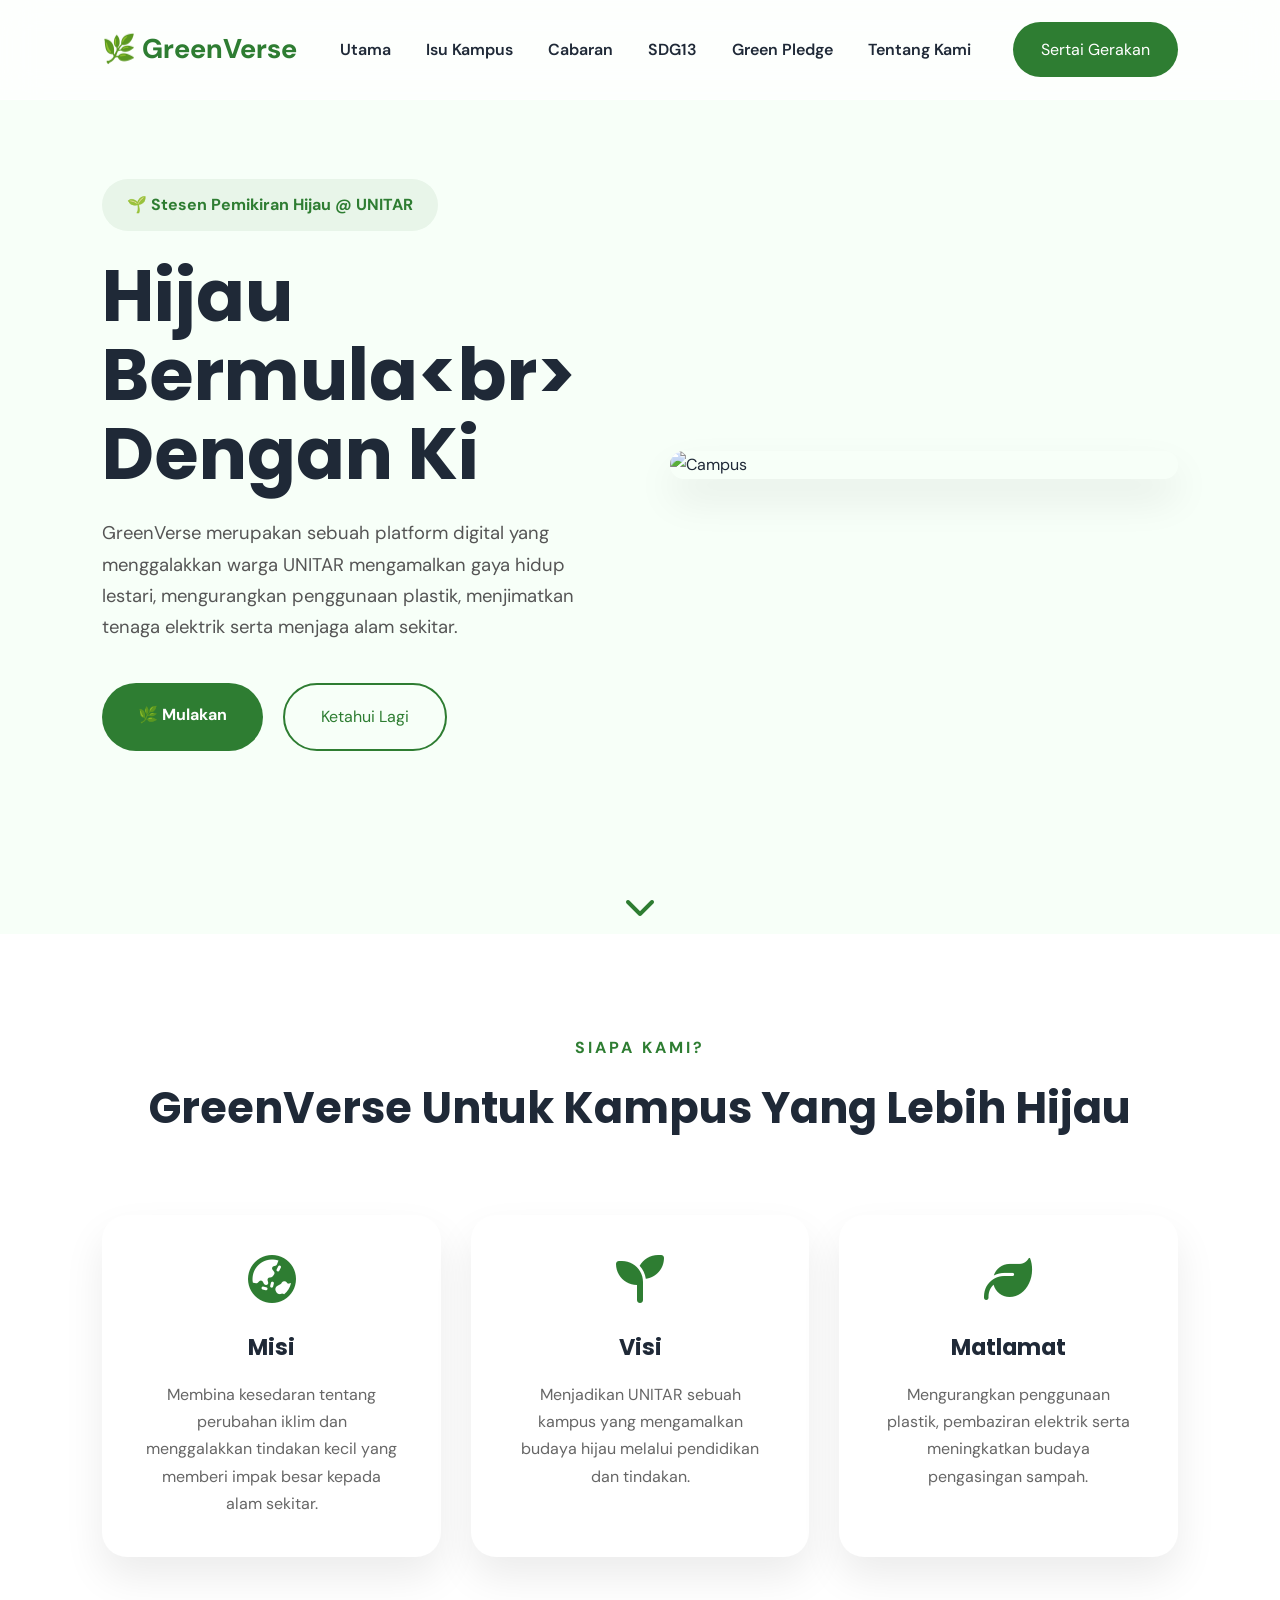
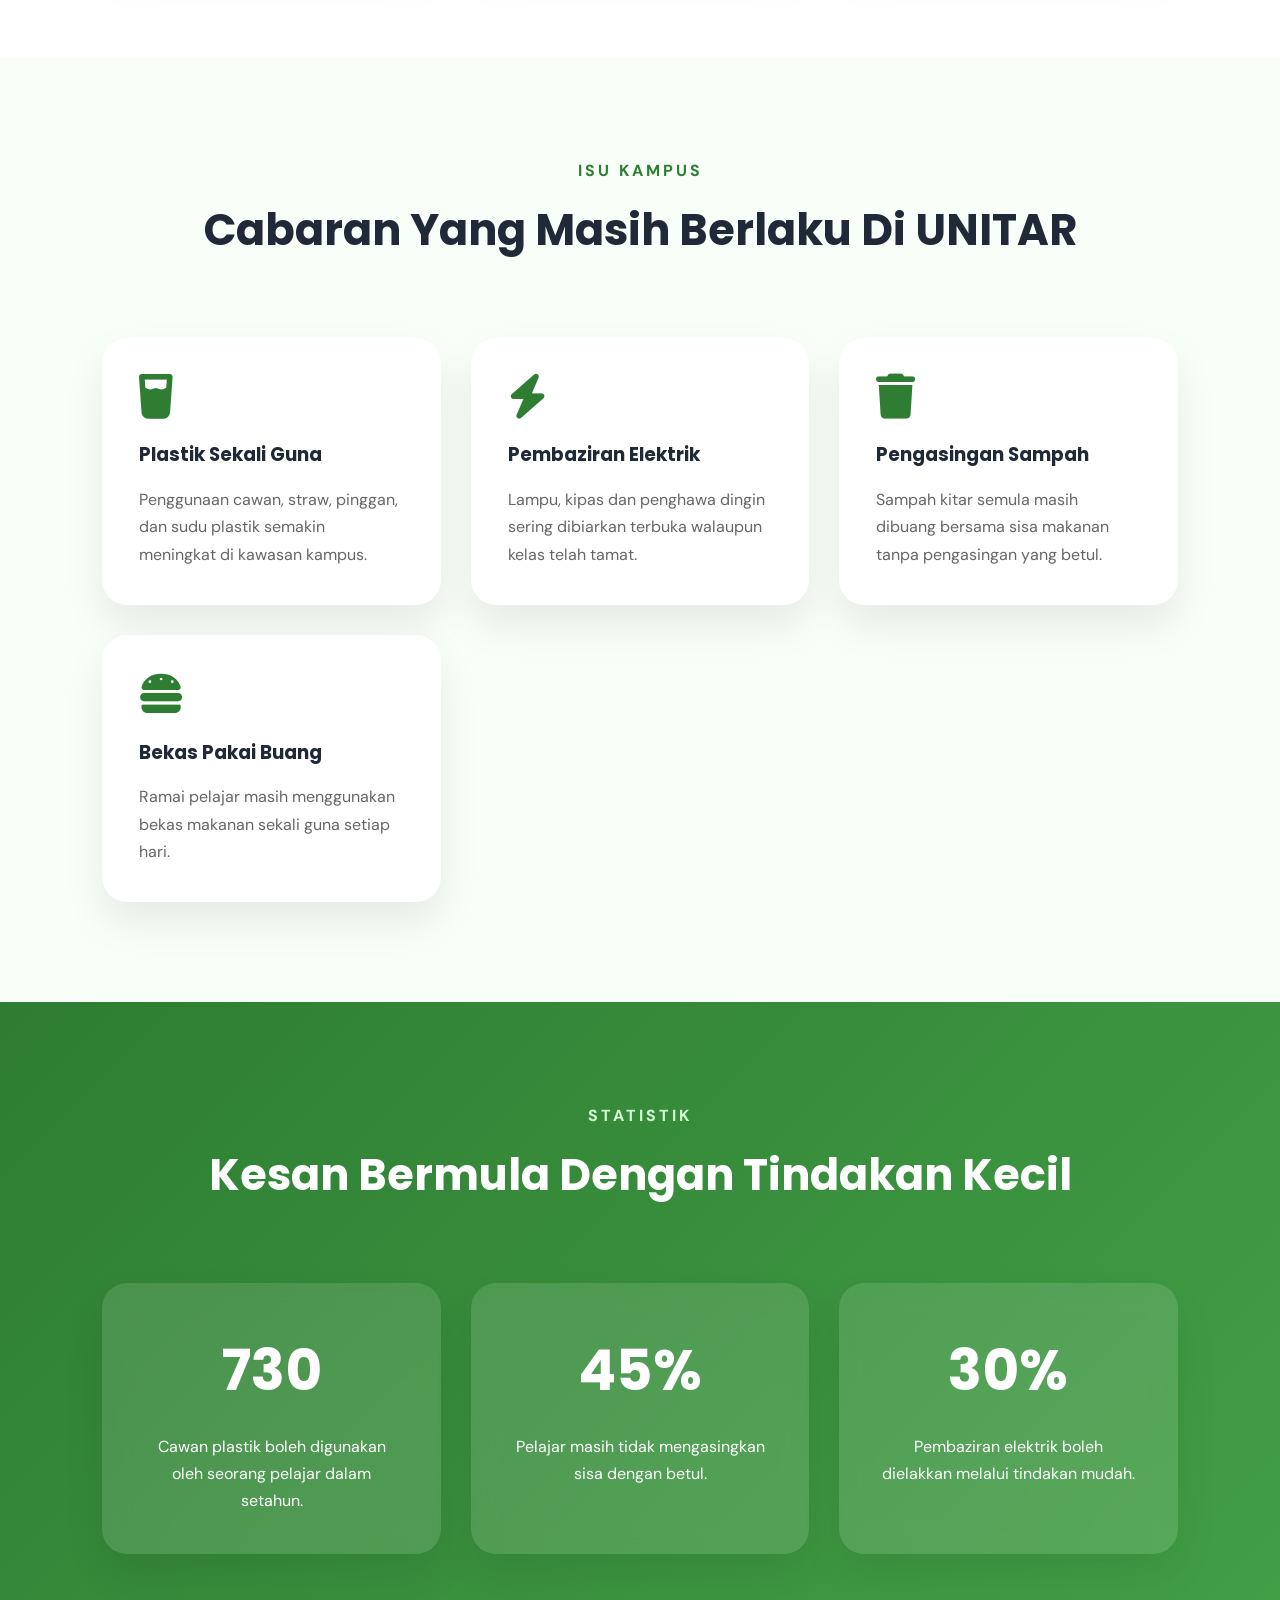
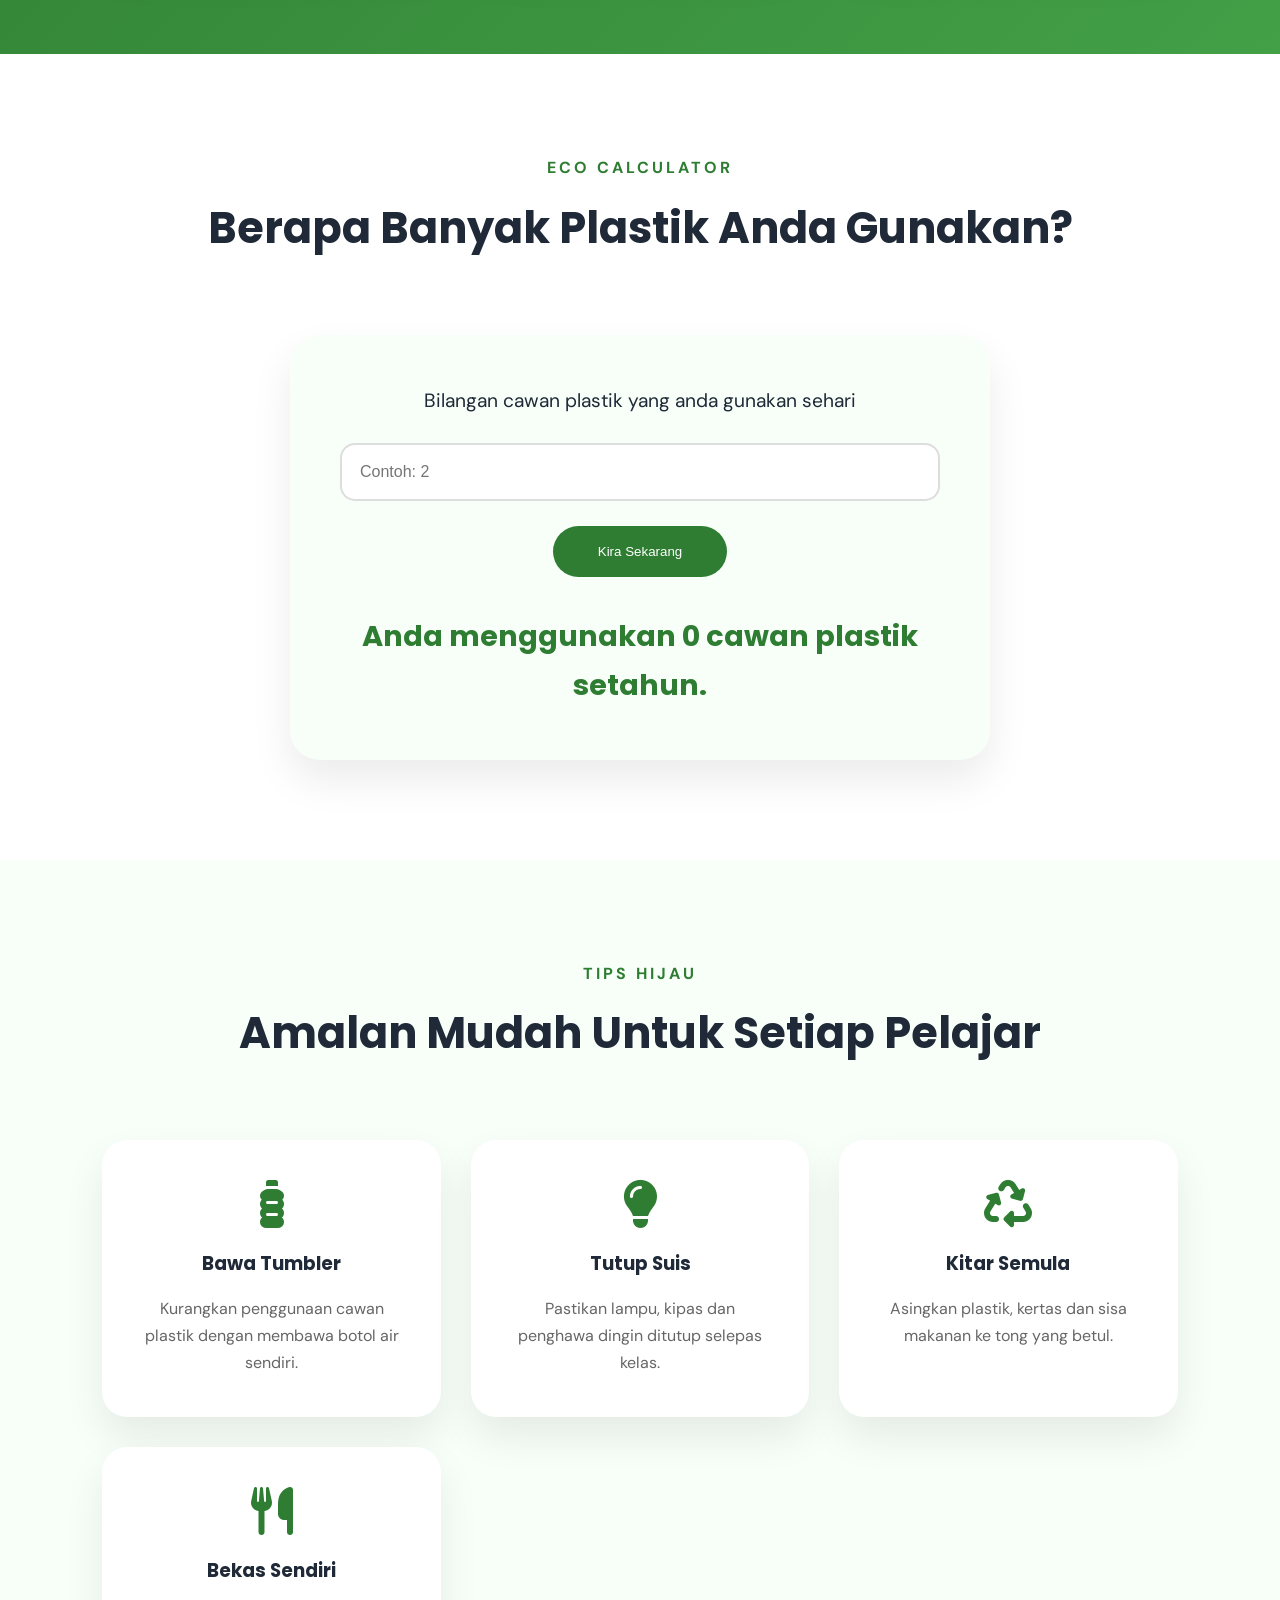
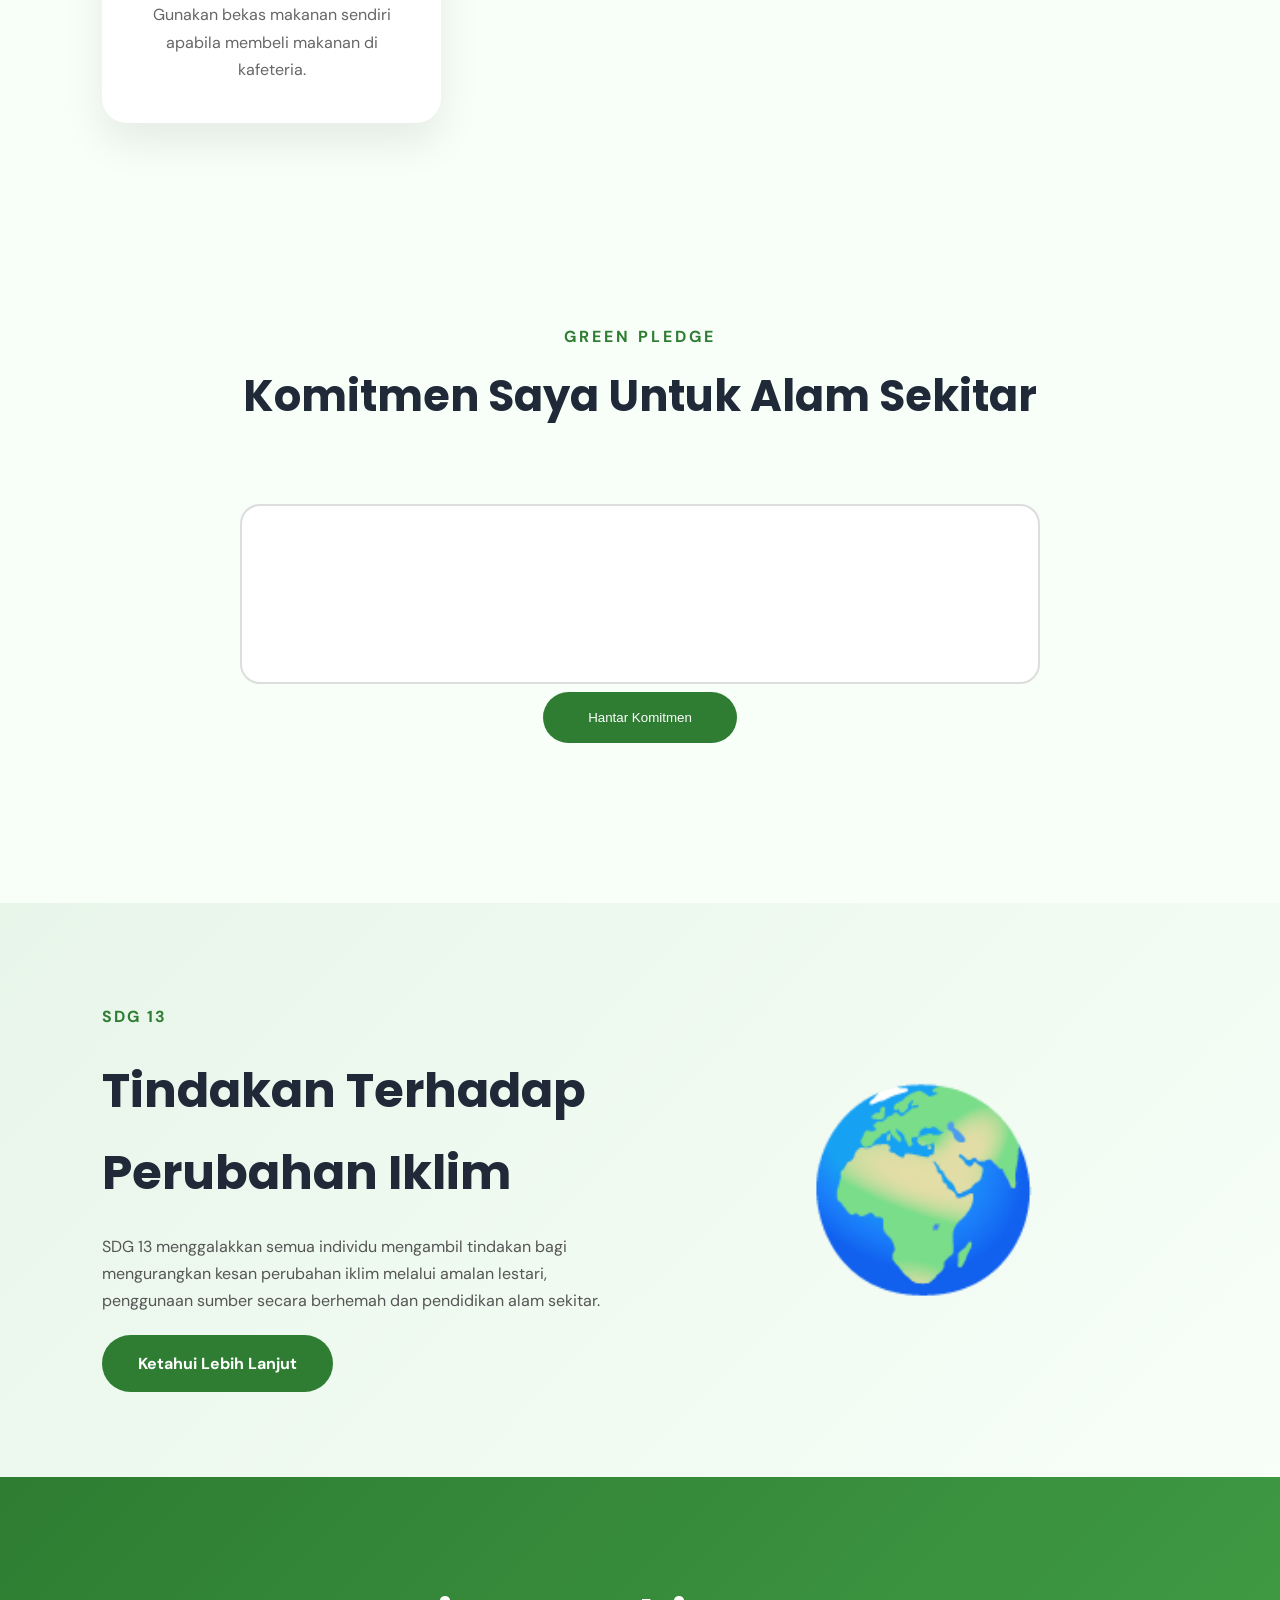
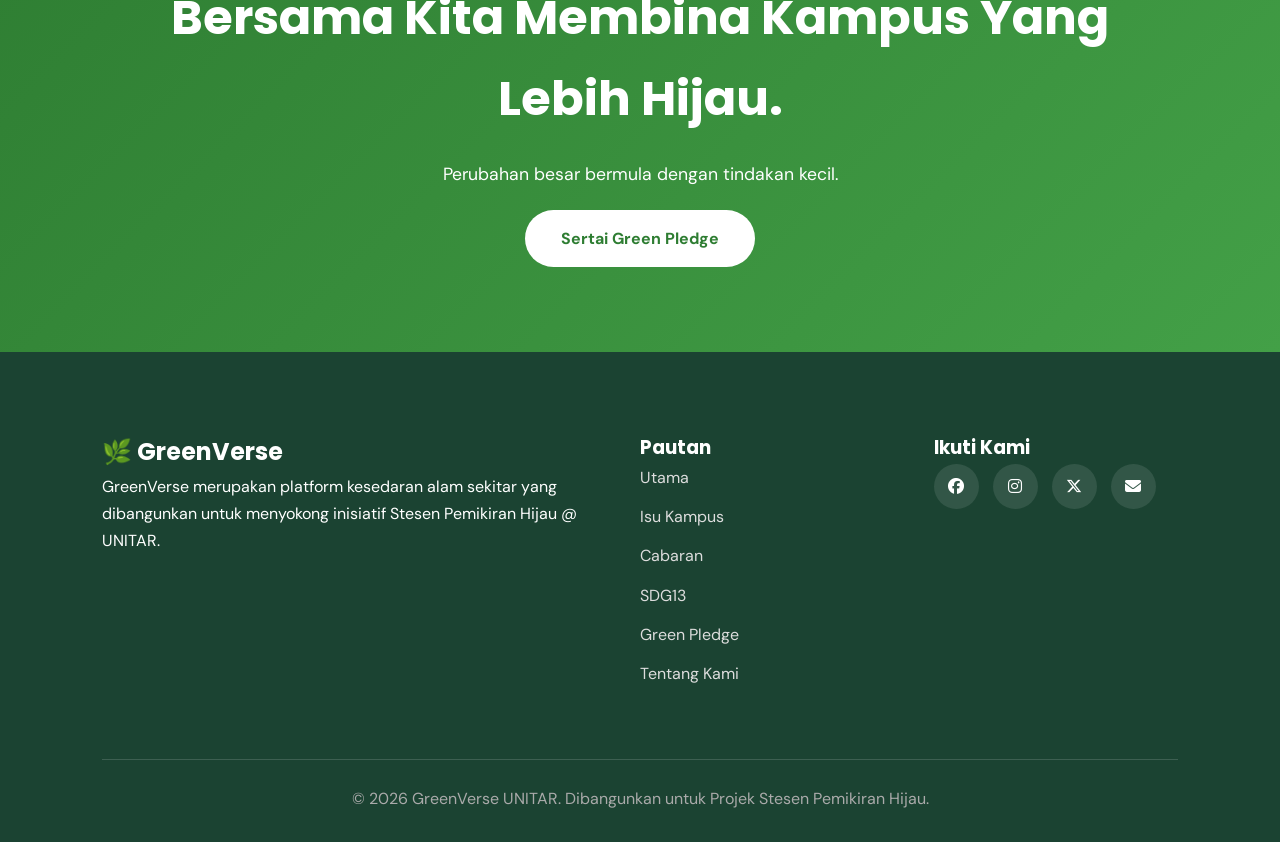
==== commit 7b5ef9bf: "Update index.html" ====
--- a/index.html
+++ b/index.html
@@ -2,30 +2,24 @@
 <html lang="ms">
 
 <head>
-
     <meta charset="UTF-8">
     <meta name="viewport" content="width=device-width, initial-scale=1.0">
 
     <title>GreenVerse UNITAR | Hijau Bermula Dengan Kita</title>
 
     <!-- Google Fonts -->
-
     <link rel="preconnect" href="https://fonts.googleapis.com">
-
     <link rel="preconnect" href="https://fonts.gstatic.com" crossorigin>
 
     <link href="https://fonts.googleapis.com/css2?family=DM+Sans:wght@300;400;500;700&family=Poppins:wght@400;600;700;800&display=swap" rel="stylesheet">
 
     <!-- Font Awesome -->
-
     <link rel="stylesheet"
-        href="https://cdnjs.cloudflare.com/ajax/libs/font-awesome/6.7.2/css/all.min.css">
+          href="https://cdnjs.cloudflare.com/ajax/libs/font-awesome/6.7.2/css/all.min.css">
 
     <!-- CSS -->
-
     <link rel="stylesheet" href="css/style.css">
     <link rel="stylesheet" href="css/responsive.css">
-
 </head>
 
 <body>
@@ -37,31 +31,20 @@
         <nav class="navbar">
 
             <div class="logo">
-
                 🌿 GreenVerse
-
             </div>
 
             <ul class="nav-links">
-
                 <li><a href="#">Utama</a></li>
-
                 <li><a href="isu.html">Isu Kampus</a></li>
-
                 <li><a href="cabaran.html">Cabaran</a></li>
-
                 <li><a href="sdg13.html">SDG13</a></li>
-
                 <li><a href="pledge.html">Green Pledge</a></li>
-
                 <li><a href="tentang.html">Tentang Kami</a></li>
-
             </ul>
 
             <a href="#" class="btn-nav">
-
                 Sertai Gerakan
-
             </a>
 
         </nav>
@@ -75,40 +58,29 @@
         <div class="hero-left">
 
             <span class="tag">
-
                 🌱 Stesen Pemikiran Hijau @ UNITAR
-
             </span>
 
             <h1>
-
-                Hijau Bermula
+                Hijau Bermula<br>
                 Dengan Kita.
-
             </h1>
 
             <p>
-
                 GreenVerse merupakan sebuah platform digital yang
                 menggalakkan warga UNITAR mengamalkan gaya hidup lestari,
-                mengurangkan penggunaan plastik,
-                menjimatkan tenaga elektrik
+                mengurangkan penggunaan plastik, menjimatkan tenaga elektrik
                 serta menjaga alam sekitar.
-
             </p>
 
             <div class="hero-buttons">
 
                 <a href="#about" class="primary-btn">
-
                     🌿 Mulakan
-
                 </a>
 
                 <a href="sdg13.html" class="secondary-btn">
-
                     Ketahui Lagi
-
                 </a>
 
             </div>
@@ -118,7 +90,7 @@
         <div class="hero-right">
 
             <img src="https://images.unsplash.com/photo-1523050854058-8df90110c9f1?auto=format&fit=crop&w=900&q=80"
-                alt="Campus">
+                 alt="Campus">
 
         </div>
 
@@ -127,9 +99,7 @@
     <!-- ================= SCROLL ================= -->
 
     <div class="scroll-down">
-
         <i class="fa-solid fa-chevron-down"></i>
-
     </div>
 
     <!-- ================= ABOUT ================= -->
@@ -137,15 +107,8 @@
     <section id="about" class="about">
 
         <div class="section-title">
-
             <span>SIAPA KAMI?</span>
-
-            <h2>
-
-                GreenVerse Untuk Kampus Yang Lebih Hijau
-
-            </h2>
-
+            <h2>GreenVerse Untuk Kampus Yang Lebih Hijau</h2>
         </div>
 
         <div class="about-grid">
@@ -157,11 +120,9 @@
                 <h3>Misi</h3>
 
                 <p>
-
-                    Membina kesedaran tentang perubahan iklim
-                    dan menggalakkan tindakan kecil yang memberi
-                    impak besar kepada alam sekitar.
-
+                    Membina kesedaran tentang perubahan iklim dan
+                    menggalakkan tindakan kecil yang memberi impak besar
+                    kepada alam sekitar.
                 </p>
 
             </div>
@@ -173,11 +134,9 @@
                 <h3>Visi</h3>
 
                 <p>
-
-                    Menjadikan UNITAR sebuah kampus
-                    yang mengamalkan budaya hijau
-                    melalui pendidikan dan tindakan.
-
+                    Menjadikan UNITAR sebuah kampus yang
+                    mengamalkan budaya hijau melalui
+                    pendidikan dan tindakan.
                 </p>
 
             </div>
@@ -189,34 +148,25 @@
                 <h3>Matlamat</h3>
 
                 <p>
-
                     Mengurangkan penggunaan plastik,
-                    pembaziran elektrik,
-                    serta meningkatkan budaya
+                    pembaziran elektrik serta
+                    meningkatkan budaya
                     pengasingan sampah.
-
-                </p>
-
-            </div>
-
-        </div>
-
-    </section>
-
-    <!-- ================= ISSUES ================= -->
+                </p>
+
+            </div>
+
+        </div>
+
+    </section>
+
+        <!-- ================= ISSUES ================= -->
 
     <section class="issues">
 
         <div class="section-title">
-
             <span>ISU KAMPUS</span>
-
-            <h2>
-
-                Cabaran Yang Masih Berlaku Di UNITAR
-
-            </h2>
-
+            <h2>Cabaran Yang Masih Berlaku Di UNITAR</h2>
         </div>
 
         <div class="issue-grid">
@@ -228,13 +178,9 @@
                 <h3>Plastik Sekali Guna</h3>
 
                 <p>
-
-                    Penggunaan cawan,
-                    straw,
-                    pinggan,
-                    dan sudu plastik
-                    semakin meningkat di kawasan kampus.
-
+                    Penggunaan cawan, straw, pinggan,
+                    dan sudu plastik semakin meningkat
+                    di kawasan kampus.
                 </p>
 
             </div>
@@ -246,13 +192,9 @@
                 <h3>Pembaziran Elektrik</h3>
 
                 <p>
-
-                    Lampu,
-                    kipas,
-                    dan penghawa dingin
-                    sering dibiarkan terbuka
-                    walaupun kelas telah tamat.
-
+                    Lampu, kipas dan penghawa dingin
+                    sering dibiarkan terbuka walaupun
+                    kelas telah tamat.
                 </p>
 
             </div>
@@ -264,12 +206,9 @@
                 <h3>Pengasingan Sampah</h3>
 
                 <p>
-
-                    Sampah kitar semula
-                    masih dibuang bersama
-                    sisa makanan
-                    tanpa pengasingan.
-
+                    Sampah kitar semula masih dibuang
+                    bersama sisa makanan tanpa
+                    pengasingan yang betul.
                 </p>
 
             </div>
@@ -281,67 +220,41 @@
                 <h3>Bekas Pakai Buang</h3>
 
                 <p>
-
                     Ramai pelajar masih menggunakan
                     bekas makanan sekali guna
                     setiap hari.
-
-                </p>
-
-            </div>
-
-        </div>
-
-    </section>
-
-    <!-- Next section starts here -->
-    <!-- Statistics, Calculator, Green Tips, Green Pledge and Footer -->
-    <!-- We'll add these in Part 2 -->
-
-    <script src="js/app.js"></script>
-
-</body>
-
-</html>
-
-<script src="js/app.js"></script>
+                </p>
+
+            </div>
+
+        </div>
+
+    </section>
 
     <!-- ================= STATISTICS ================= -->
 
     <section class="stats">
 
         <div class="section-title">
-
             <span>STATISTIK</span>
-
             <h2>Kesan Bermula Dengan Tindakan Kecil</h2>
-
         </div>
 
         <div class="stats-grid">
 
             <div class="stat-card">
-
                 <h3 class="counter">730</h3>
-
                 <p>Cawan plastik boleh digunakan oleh seorang pelajar dalam setahun.</p>
-
             </div>
 
             <div class="stat-card">
-
                 <h3 class="counter">45%</h3>
-
                 <p>Pelajar masih tidak mengasingkan sisa dengan betul.</p>
-
             </div>
 
             <div class="stat-card">
-
                 <h3 class="counter">30%</h3>
-
                 <p>Pembaziran elektrik boleh dielakkan melalui tindakan mudah.</p>
-
             </div>
 
         </div>
@@ -353,19 +266,14 @@
     <section class="calculator">
 
         <div class="section-title">
-
             <span>ECO CALCULATOR</span>
-
             <h2>Berapa Banyak Plastik Anda Gunakan?</h2>
-
         </div>
 
         <div class="calculator-box">
 
             <label>
-
                 Bilangan cawan plastik yang anda gunakan sehari
-
             </label>
 
             <input
@@ -374,31 +282,24 @@
                 placeholder="Contoh: 2">
 
             <button onclick="calculatePlastic()">
-
                 Kira Sekarang
-
             </button>
 
             <h3 id="result">
-
                 Anda menggunakan 0 cawan plastik setahun.
-
             </h3>
 
         </div>
 
     </section>
 
-    <!-- ================= GREEN TIPS ================= -->
+        <!-- ================= GREEN TIPS ================= -->
 
     <section class="tips">
 
         <div class="section-title">
-
             <span>TIPS HIJAU</span>
-
             <h2>Amalan Mudah Untuk Setiap Pelajar</h2>
-
         </div>
 
         <div class="tips-grid">
@@ -410,9 +311,8 @@
                 <h3>Bawa Tumbler</h3>
 
                 <p>
-
-                    Kurangkan penggunaan cawan plastik dengan membawa botol air sendiri.
-
+                    Kurangkan penggunaan cawan plastik
+                    dengan membawa botol air sendiri.
                 </p>
 
             </div>
@@ -424,9 +324,8 @@
                 <h3>Tutup Suis</h3>
 
                 <p>
-
-                    Pastikan lampu, kipas dan penghawa dingin ditutup selepas kelas.
-
+                    Pastikan lampu, kipas dan penghawa
+                    dingin ditutup selepas kelas.
                 </p>
 
             </div>
@@ -438,9 +337,8 @@
                 <h3>Kitar Semula</h3>
 
                 <p>
-
-                    Asingkan plastik, kertas dan sisa makanan ke tong yang betul.
-
+                    Asingkan plastik, kertas dan sisa
+                    makanan ke tong yang betul.
                 </p>
 
             </div>
@@ -452,9 +350,8 @@
                 <h3>Bekas Sendiri</h3>
 
                 <p>
-
-                    Gunakan bekas makanan sendiri apabila membeli makanan di kafeteria.
-
+                    Gunakan bekas makanan sendiri apabila
+                    membeli makanan di kafeteria.
                 </p>
 
             </div>
@@ -468,29 +365,25 @@
     <section class="pledge">
 
         <div class="section-title">
-
             <span>GREEN PLEDGE</span>
-
             <h2>Komitmen Saya Untuk Alam Sekitar</h2>
-
         </div>
 
         <div class="pledge-box">
 
             <textarea
                 id="pledgeText"
-                placeholder="Contoh: Saya berjanji membawa tumbler sendiri setiap hari."></textarea>
+                placeholder="Contoh: Saya berjanji membawa tumbler sendiri setiap hari.">
+            </textarea>
 
             <button onclick="addPledge()">
-
                 Hantar Komitmen
-
             </button>
 
         </div>
 
         <div id="pledgeWall" class="pledge-wall">
-
+            <!-- Pledges will appear here -->
         </div>
 
     </section>
@@ -506,57 +399,46 @@
                 <span>SDG 13</span>
 
                 <h2>
-
-                    Tindakan Terhadap Perubahan Iklim
-
+                    Tindakan Terhadap
+                    Perubahan Iklim
                 </h2>
 
                 <p>
-
-                    SDG13 menggalakkan semua individu mengambil tindakan bagi
-                    mengurangkan kesan perubahan iklim melalui amalan lestari,
-                    penggunaan sumber secara berhemah dan pendidikan alam sekitar.
-
+                    SDG 13 menggalakkan semua individu
+                    mengambil tindakan bagi mengurangkan
+                    kesan perubahan iklim melalui amalan
+                    lestari, penggunaan sumber secara
+                    berhemah dan pendidikan alam sekitar.
                 </p>
 
                 <a href="sdg13.html" class="primary-btn">
-
                     Ketahui Lebih Lanjut
-
                 </a>
 
             </div>
 
             <div class="sdg-right">
-
                 🌍
-
-            </div>
-
-        </div>
-
-    </section>
-
-    <!-- ================= CALL TO ACTION ================= -->
+            </div>
+
+        </div>
+
+    </section>
+
+        <!-- ================= CALL TO ACTION ================= -->
 
     <section class="cta">
 
         <h2>
-
             Bersama Kita Membina Kampus Yang Lebih Hijau.
-
         </h2>
 
         <p>
-
             Perubahan besar bermula dengan tindakan kecil.
-
         </p>
 
         <a href="pledge.html" class="primary-btn">
-
             Sertai Green Pledge
-
         </a>
 
     </section>
@@ -572,11 +454,9 @@
                 <h2>🌿 GreenVerse</h2>
 
                 <p>
-
                     GreenVerse merupakan platform kesedaran alam sekitar
                     yang dibangunkan untuk menyokong inisiatif
                     Stesen Pemikiran Hijau @ UNITAR.
-
                 </p>
 
             </div>
@@ -589,6 +469,8 @@
                 <a href="isu.html">Isu Kampus</a>
                 <a href="cabaran.html">Cabaran</a>
                 <a href="sdg13.html">SDG13</a>
+                <a href="pledge.html">Green Pledge</a>
+                <a href="tentang.html">Tentang Kami</a>
 
             </div>
 
@@ -597,11 +479,8 @@
                 <h3>Ikuti Kami</h3>
 
                 <a href="#"><i class="fa-brands fa-facebook"></i></a>
-
                 <a href="#"><i class="fa-brands fa-instagram"></i></a>
-
                 <a href="#"><i class="fa-brands fa-x-twitter"></i></a>
-
                 <a href="#"><i class="fa-solid fa-envelope"></i></a>
 
             </div>
@@ -609,628 +488,15 @@
         </div>
 
         <div class="copyright">
-
             © 2026 GreenVerse UNITAR.
             Dibangunkan untuk Projek Stesen Pemikiran Hijau.
-
         </div>
 
     </footer>
-<!DOCTYPE html>
-<html lang="ms">
-
-<head>
-
-    <meta charset="UTF-8">
-    <meta name="viewport" content="width=device-width, initial-scale=1.0">
-
-    <title>GreenVerse UNITAR | Hijau Bermula Dengan Kita</title>
-
-    <!-- Google Fonts -->
-
-    <link rel="preconnect" href="https://fonts.googleapis.com">
-
-    <link rel="preconnect" href="https://fonts.gstatic.com" crossorigin>
-
-    <link href="https://fonts.googleapis.com/css2?family=DM+Sans:wght@300;400;500;700&family=Poppins:wght@400;600;700;800&display=swap" rel="stylesheet">
-
-    <!-- Font Awesome -->
-
-    <link rel="stylesheet"
-        href="https://cdnjs.cloudflare.com/ajax/libs/font-awesome/6.7.2/css/all.min.css">
-
-    <!-- CSS -->
-
-    <link rel="stylesheet" href="css/style.css">
-    <link rel="stylesheet" href="css/responsive.css">
-
-</head>
-
-<body>
-
-    <!-- ================= NAVBAR ================= -->
-
-    <header>
-
-        <nav class="navbar">
-
-            <div class="logo">
-
-                🌿 GreenVerse
-
-            </div>
-
-            <ul class="nav-links">
-
-                <li><a href="#">Utama</a></li>
-
-                <li><a href="isu.html">Isu Kampus</a></li>
-
-                <li><a href="cabaran.html">Cabaran</a></li>
-
-                <li><a href="sdg13.html">SDG13</a></li>
-
-                <li><a href="pledge.html">Green Pledge</a></li>
-
-                <li><a href="tentang.html">Tentang Kami</a></li>
-
-            </ul>
-
-            <a href="#" class="btn-nav">
-
-                Sertai Gerakan
-
-            </a>
-
-        </nav>
-
-    </header>
-
-    <!-- ================= HERO ================= -->
-
-    <section class="hero">
-
-        <div class="hero-left">
-
-            <span class="tag">
-
-                🌱 Stesen Pemikiran Hijau @ UNITAR
-
-            </span>
-
-            <h1>
-
-                Hijau Bermula
-                Dengan Kita.
-
-            </h1>
-
-            <p>
-
-                GreenVerse merupakan sebuah platform digital yang
-                menggalakkan warga UNITAR mengamalkan gaya hidup lestari,
-                mengurangkan penggunaan plastik,
-                menjimatkan tenaga elektrik
-                serta menjaga alam sekitar.
-
-            </p>
-
-            <div class="hero-buttons">
-
-                <a href="#about" class="primary-btn">
-
-                    🌿 Mulakan
-
-                </a>
-
-                <a href="sdg13.html" class="secondary-btn">
-
-                    Ketahui Lagi
-
-                </a>
-
-            </div>
-
-        </div>
-
-        <div class="hero-right">
-
-            <img src="https://images.unsplash.com/photo-1523050854058-8df90110c9f1?auto=format&fit=crop&w=900&q=80"
-                alt="Campus">
-
-        </div>
-
-    </section>
-
-    <!-- ================= SCROLL ================= -->
-
-    <div class="scroll-down">
-
-        <i class="fa-solid fa-chevron-down"></i>
-
-    </div>
-
-    <!-- ================= ABOUT ================= -->
-
-    <section id="about" class="about">
-
-        <div class="section-title">
-
-            <span>SIAPA KAMI?</span>
-
-            <h2>
-
-                GreenVerse Untuk Kampus Yang Lebih Hijau
-
-            </h2>
-
-        </div>
-
-        <div class="about-grid">
-
-            <div class="about-card">
-
-                <i class="fa-solid fa-earth-asia"></i>
-
-                <h3>Misi</h3>
-
-                <p>
-
-                    Membina kesedaran tentang perubahan iklim
-                    dan menggalakkan tindakan kecil yang memberi
-                    impak besar kepada alam sekitar.
-
-                </p>
-
-            </div>
-
-            <div class="about-card">
-
-                <i class="fa-solid fa-seedling"></i>
-
-                <h3>Visi</h3>
-
-                <p>
-
-                    Menjadikan UNITAR sebuah kampus
-                    yang mengamalkan budaya hijau
-                    melalui pendidikan dan tindakan.
-
-                </p>
-
-            </div>
-
-            <div class="about-card">
-
-                <i class="fa-solid fa-leaf"></i>
-
-                <h3>Matlamat</h3>
-
-                <p>
-
-                    Mengurangkan penggunaan plastik,
-                    pembaziran elektrik,
-                    serta meningkatkan budaya
-                    pengasingan sampah.
-
-                </p>
-
-            </div>
-
-        </div>
-
-    </section>
-
-    <!-- ================= ISSUES ================= -->
-
-    <section class="issues">
-
-        <div class="section-title">
-
-            <span>ISU KAMPUS</span>
-
-            <h2>
-
-                Cabaran Yang Masih Berlaku Di UNITAR
-
-            </h2>
-
-        </div>
-
-        <div class="issue-grid">
-
-            <div class="issue-card">
-
-                <i class="fa-solid fa-glass-water"></i>
-
-                <h3>Plastik Sekali Guna</h3>
-
-                <p>
-
-                    Penggunaan cawan,
-                    straw,
-                    pinggan,
-                    dan sudu plastik
-                    semakin meningkat di kawasan kampus.
-
-                </p>
-
-            </div>
-
-            <div class="issue-card">
-
-                <i class="fa-solid fa-bolt"></i>
-
-                <h3>Pembaziran Elektrik</h3>
-
-                <p>
-
-                    Lampu,
-                    kipas,
-                    dan penghawa dingin
-                    sering dibiarkan terbuka
-                    walaupun kelas telah tamat.
-
-                </p>
-
-            </div>
-
-            <div class="issue-card">
-
-                <i class="fa-solid fa-trash"></i>
-
-                <h3>Pengasingan Sampah</h3>
-
-                <p>
-
-                    Sampah kitar semula
-                    masih dibuang bersama
-                    sisa makanan
-                    tanpa pengasingan.
-
-                </p>
-
-            </div>
-
-            <div class="issue-card">
-
-                <i class="fa-solid fa-burger"></i>
-
-                <h3>Bekas Pakai Buang</h3>
-
-                <p>
-
-                    Ramai pelajar masih menggunakan
-                    bekas makanan sekali guna
-                    setiap hari.
-
-                </p>
-
-            </div>
-
-        </div>
-
-    </section>
-
-    <!-- Next section starts here -->
-    <!-- Statistics, Calculator, Green Tips, Green Pledge and Footer -->
-    <!-- We'll add these in Part 2 -->
+
+    <!-- ================= JAVASCRIPT ================= -->
 
     <script src="js/app.js"></script>
 
 </body>
-
 </html>
-
-<script src="js/app.js"></script>
-
-    <!-- ================= STATISTICS ================= -->
-
-    <section class="stats">
-
-        <div class="section-title">
-
-            <span>STATISTIK</span>
-
-            <h2>Kesan Bermula Dengan Tindakan Kecil</h2>
-
-        </div>
-
-        <div class="stats-grid">
-
-            <div class="stat-card">
-
-                <h3 class="counter">730</h3>
-
-                <p>Cawan plastik boleh digunakan oleh seorang pelajar dalam setahun.</p>
-
-            </div>
-
-            <div class="stat-card">
-
-                <h3 class="counter">45%</h3>
-
-                <p>Pelajar masih tidak mengasingkan sisa dengan betul.</p>
-
-            </div>
-
-            <div class="stat-card">
-
-                <h3 class="counter">30%</h3>
-
-                <p>Pembaziran elektrik boleh dielakkan melalui tindakan mudah.</p>
-
-            </div>
-
-        </div>
-
-    </section>
-
-    <!-- ================= ECO CALCULATOR ================= -->
-
-    <section class="calculator">
-
-        <div class="section-title">
-
-            <span>ECO CALCULATOR</span>
-
-            <h2>Berapa Banyak Plastik Anda Gunakan?</h2>
-
-        </div>
-
-        <div class="calculator-box">
-
-            <label>
-
-                Bilangan cawan plastik yang anda gunakan sehari
-
-            </label>
-
-            <input
-                type="number"
-                id="cups"
-                placeholder="Contoh: 2">
-
-            <button onclick="calculatePlastic()">
-
-                Kira Sekarang
-
-            </button>
-
-            <h3 id="result">
-
-                Anda menggunakan 0 cawan plastik setahun.
-
-            </h3>
-
-        </div>
-
-    </section>
-
-    <!-- ================= GREEN TIPS ================= -->
-
-    <section class="tips">
-
-        <div class="section-title">
-
-            <span>TIPS HIJAU</span>
-
-            <h2>Amalan Mudah Untuk Setiap Pelajar</h2>
-
-        </div>
-
-        <div class="tips-grid">
-
-            <div class="tip-card">
-
-                <i class="fa-solid fa-bottle-water"></i>
-
-                <h3>Bawa Tumbler</h3>
-
-                <p>
-
-                    Kurangkan penggunaan cawan plastik dengan membawa botol air sendiri.
-
-                </p>
-
-            </div>
-
-            <div class="tip-card">
-
-                <i class="fa-solid fa-lightbulb"></i>
-
-                <h3>Tutup Suis</h3>
-
-                <p>
-
-                    Pastikan lampu, kipas dan penghawa dingin ditutup selepas kelas.
-
-                </p>
-
-            </div>
-
-            <div class="tip-card">
-
-                <i class="fa-solid fa-recycle"></i>
-
-                <h3>Kitar Semula</h3>
-
-                <p>
-
-                    Asingkan plastik, kertas dan sisa makanan ke tong yang betul.
-
-                </p>
-
-            </div>
-
-            <div class="tip-card">
-
-                <i class="fa-solid fa-utensils"></i>
-
-                <h3>Bekas Sendiri</h3>
-
-                <p>
-
-                    Gunakan bekas makanan sendiri apabila membeli makanan di kafeteria.
-
-                </p>
-
-            </div>
-
-        </div>
-
-    </section>
-
-    <!-- ================= GREEN PLEDGE ================= -->
-
-    <section class="pledge">
-
-        <div class="section-title">
-
-            <span>GREEN PLEDGE</span>
-
-            <h2>Komitmen Saya Untuk Alam Sekitar</h2>
-
-        </div>
-
-        <div class="pledge-box">
-
-            <textarea
-                id="pledgeText"
-                placeholder="Contoh: Saya berjanji membawa tumbler sendiri setiap hari."></textarea>
-
-            <button onclick="addPledge()">
-
-                Hantar Komitmen
-
-            </button>
-
-        </div>
-
-        <div id="pledgeWall" class="pledge-wall">
-
-        </div>
-
-    </section>
-
-    <!-- ================= SDG13 ================= -->
-
-    <section class="sdg">
-
-        <div class="sdg-content">
-
-            <div class="sdg-left">
-
-                <span>SDG 13</span>
-
-                <h2>
-
-                    Tindakan Terhadap Perubahan Iklim
-
-                </h2>
-
-                <p>
-
-                    SDG13 menggalakkan semua individu mengambil tindakan bagi
-                    mengurangkan kesan perubahan iklim melalui amalan lestari,
-                    penggunaan sumber secara berhemah dan pendidikan alam sekitar.
-
-                </p>
-
-                <a href="sdg13.html" class="primary-btn">
-
-                    Ketahui Lebih Lanjut
-
-                </a>
-
-            </div>
-
-            <div class="sdg-right">
-
-                🌍
-
-            </div>
-
-        </div>
-
-    </section>
-
-    <!-- ================= CALL TO ACTION ================= -->
-
-    <section class="cta">
-
-        <h2>
-
-            Bersama Kita Membina Kampus Yang Lebih Hijau.
-
-        </h2>
-
-        <p>
-
-            Perubahan besar bermula dengan tindakan kecil.
-
-        </p>
-
-        <a href="pledge.html" class="primary-btn">
-
-            Sertai Green Pledge
-
-        </a>
-
-    </section>
-
-    <!-- ================= FOOTER ================= -->
-
-    <footer>
-
-        <div class="footer-container">
-
-            <div class="footer-logo">
-
-                <h2>🌿 GreenVerse</h2>
-
-                <p>
-
-                    GreenVerse merupakan platform kesedaran alam sekitar
-                    yang dibangunkan untuk menyokong inisiatif
-                    Stesen Pemikiran Hijau @ UNITAR.
-
-                </p>
-
-            </div>
-
-            <div class="footer-links">
-
-                <h3>Pautan</h3>
-
-                <a href="#">Utama</a>
-                <a href="isu.html">Isu Kampus</a>
-                <a href="cabaran.html">Cabaran</a>
-                <a href="sdg13.html">SDG13</a>
-
-            </div>
-
-            <div class="footer-social">
-
-                <h3>Ikuti Kami</h3>
-
-                <a href="#"><i class="fa-brands fa-facebook"></i></a>
-
-                <a href="#"><i class="fa-brands fa-instagram"></i></a>
-
-                <a href="#"><i class="fa-brands fa-x-twitter"></i></a>
-
-                <a href="#"><i class="fa-solid fa-envelope"></i></a>
-
-            </div>
-
-        </div>
-
-        <div class="copyright">
-
-            © 2026 GreenVerse UNITAR.
-            Dibangunkan untuk Projek Stesen Pemikiran Hijau.
-
-        </div>
-
-    </footer>
--- a/css/style.css
+++ b/css/style.css
@@ -1,13 +1,13 @@
-/* ============================
+/* ==========================================
    GREENVERSE UNITAR
-   Developed by:
-=============================== */
+   Global Styles (Refactored)
+========================================== */
 
 @import url('https://fonts.googleapis.com/css2?family=DM+Sans:wght@300;400;500;700&family=Poppins:wght@400;600;700;800&display=swap');
 
-/* ============================
+/* ==========================================
 RESET
-=============================== */
+========================================== */
 
 *{
     margin:0;
@@ -20,1073 +20,735 @@
 }
 
 body{
-
     font-family:'DM Sans',sans-serif;
-
     background:#F7FFF8;
-
     color:#1F2937;
-
+    line-height:1.7;
     overflow-x:hidden;
-
-    line-height:1.7;
-
 }
 
 img{
-
+    display:block;
     width:100%;
-
+}
+
+/* ==========================================
+ROOT VARIABLES
+========================================== */
+
+:root{
+    --primary:#2E7D32;
+    --secondary:#43A047;
+    --light:#81C784;
+    --bg:#F7FFF8;
+    --white:#ffffff;
+    --text:#1F2937;
+    --shadow:0 20px 40px rgba(0,0,0,.08);
+}
+
+/* ==========================================
+GLOBAL
+========================================== */
+
+h1,h2,h3,h4{
+    font-family:'Poppins',sans-serif;
+}
+
+section{
+    padding:100px 8%;
+}
+
+.section-title{
+    text-align:center;
+    margin-bottom:70px;
+}
+
+.section-title span{
+    color:var(--primary);
+    font-weight:700;
+    letter-spacing:3px;
+    text-transform:uppercase;
+}
+
+.section-title h2{
+    margin-top:10px;
+    font-size:2.7rem;
+}
+
+/* ==========================================
+COMMON CARD STYLE
+========================================== */
+
+.about-card,
+.issue-card,
+.tip-card,
+.stat-card,
+.objective-card,
+.timeline-item,
+.sdg-card{
+    background:#fff;
+    border-radius:25px;
+    box-shadow:var(--shadow);
+    transition:.35s;
+}
+
+.about-card:hover,
+.issue-card:hover,
+.tip-card:hover,
+.stat-card:hover,
+.objective-card:hover,
+.sdg-card:hover,
+.timeline-item:hover{
+    transform:translateY(-10px);
+}
+
+/* ==========================================
+NAVBAR
+========================================== */
+
+header{
+    position:fixed;
+    top:0;
+    width:100%;
+    z-index:999;
+}
+
+.navbar{
+    display:flex;
+    justify-content:space-between;
+    align-items:center;
+    padding:22px 8%;
+    backdrop-filter:blur(18px);
+    background:rgba(255,255,255,.72);
+    border-bottom:1px solid rgba(255,255,255,.4);
+}
+
+.logo{
+    font-size:1.7rem;
+    font-weight:800;
+    color:var(--primary);
+}
+
+.nav-links{
+    display:flex;
+    list-style:none;
+    gap:35px;
+}
+
+.nav-links a{
+    color:var(--text);
+    text-decoration:none;
+    font-weight:600;
+    transition:.3s;
+}
+
+.nav-links a:hover{
+    color:var(--primary);
+}
+
+.btn-nav{
+    background:var(--primary);
+    color:#fff;
+    padding:14px 28px;
+    border-radius:50px;
+    text-decoration:none;
+    transition:.3s;
+}
+
+.btn-nav:hover{
+    background:#1B5E20;
+    transform:translateY(-4px);
+}
+
+/* ==========================================
+HERO
+========================================== */
+
+.hero{
+    min-height:100vh;
+    display:grid;
+    grid-template-columns:1fr 1fr;
+    align-items:center;
+    gap:60px;
+    padding-top:130px;
+}
+
+.tag{
+    display:inline-block;
+    padding:12px 25px;
+    margin-bottom:25px;
+    border-radius:50px;
+    background:#E8F5E9;
+    color:var(--primary);
+    font-weight:700;
+}
+
+.hero h1{
+    font-size:4.5rem;
+    line-height:1.1;
+    margin-bottom:25px;
+}
+
+.hero p{
+    margin-bottom:40px;
+    color:#555;
+    font-size:1.15rem;
+}
+
+.hero-buttons{
+    display:flex;
+    gap:20px;
+}
+
+.primary-btn,
+.secondary-btn{
+    padding:18px 36px;
+    border-radius:50px;
+    text-decoration:none;
+    transition:.3s;
+}
+
+.primary-btn{
+    background:var(--primary);
+    color:#fff;
+    font-weight:bold;
+}
+
+.primary-btn:hover{
+    transform:translateY(-5px);
+    box-shadow:var(--shadow);
+}
+
+.secondary-btn{
+    border:2px solid var(--primary);
+    color:var(--primary);
+}
+
+.secondary-btn:hover{
+    background:var(--primary);
+    color:#fff;
+}
+
+.hero-right img{
+    border-radius:35px;
+    box-shadow:var(--shadow);
+}
+
+.scroll-down{
+    margin-top:-20px;
+    text-align:center;
+    color:var(--primary);
+    font-size:2rem;
+    animation:float 2s infinite;
+}
+
+@keyframes float{
+    0%{transform:translateY(0);}
+    50%{transform:translateY(12px);}
+    100%{transform:translateY(0);}
+}
+
+/* ==========================================
+ABOUT
+========================================== */
+
+.about{
+    background:#fff;
+}
+
+.about-grid{
+    display:grid;
+    grid-template-columns:repeat(auto-fit,minmax(260px,1fr));
+    gap:30px;
+}
+
+.about-card{
+    padding:40px;
+    text-align:center;
+}
+
+.about-card i{
+    font-size:3rem;
+    color:var(--primary);
+    margin-bottom:25px;
+}
+
+.about-card h3{
+    margin-bottom:15px;
+    font-size:1.4rem;
+}
+
+.about-card p{
+    color:#666;
+}
+
+/* ==========================================
+ISSUES
+========================================== */
+
+.issues{
+    background:#F7FFF8;
+}
+
+.issue-grid{
+    display:grid;
+    grid-template-columns:repeat(auto-fit,minmax(260px,1fr));
+    gap:30px;
+}
+
+.issue-card{
+    padding:35px;
+    border:2px solid transparent;
+}
+
+.issue-card:hover{
+    border-color:var(--light);
+}
+
+.issue-card i{
+    font-size:2.8rem;
+    color:var(--primary);
+    margin-bottom:20px;
+}
+
+.issue-card h3{
+    margin-bottom:15px;
+}
+
+.issue-card p{
+    color:#666;
+}
+
+/* ==========================================
+STATISTICS
+========================================== */
+
+.stats{
+    background:linear-gradient(135deg,#2E7D32,#43A047);
+    color:#fff;
+}
+
+.stats .section-title span{
+    color:#d7ffd7;
+}
+
+.stats .section-title h2{
+    color:#fff;
+}
+
+.stats-grid{
+    display:grid;
+    grid-template-columns:repeat(auto-fit,minmax(250px,1fr));
+    gap:30px;
+}
+
+.stat-card{
+    padding:40px;
+    text-align:center;
+    backdrop-filter:blur(12px);
+    background:rgba(255,255,255,.12);
+}
+
+.stat-card h3{
+    font-size:3.5rem;
+    margin-bottom:15px;
+}
+
+.stat-card p{
+    font-size:1rem;
+}
+
+/* ==========================================
+CALCULATOR
+========================================== */
+
+.calculator{
+    background:#fff;
+}
+
+.calculator-box{
+    max-width:700px;
+    margin:auto;
+    padding:50px;
+    background:#F7FFF8;
+    border-radius:30px;
+    box-shadow:var(--shadow);
+    text-align:center;
+}
+
+.calculator label{
     display:block;
-
-}
-
-/* ============================
-COLORS
-=============================== */
-
-:root{
-
---primary:#2E7D32;
-
---secondary:#43A047;
-
---light:#81C784;
-
---bg:#F7FFF8;
-
---white:#ffffff;
-
---text:#1F2937;
-
---shadow:0 20px 40px rgba(0,0,0,.08);
-
-}
-
-/* ============================
-HEADINGS
-=============================== */
-
-h1,h2,h3,h4{
-
-    font-family:'Poppins',sans-serif;
-
-}
-
-section{
-
+    margin-bottom:25px;
+    font-size:1.2rem;
+}
+
+.calculator input{
+    width:100%;
+    padding:18px;
+    margin-bottom:25px;
+    border:2px solid #ddd;
+    border-radius:15px;
+    outline:none;
+    font-size:1rem;
+}
+
+.calculator input:focus{
+    border-color:var(--primary);
+}
+
+.calculator button{
+    padding:18px 45px;
+    background:var(--primary);
+    color:#fff;
+    border:none;
+    border-radius:50px;
+    cursor:pointer;
+    transition:.3s;
+}
+
+.calculator button:hover{
+    background:#1B5E20;
+    transform:translateY(-4px);
+}
+
+#result{
+    margin-top:35px;
+    color:var(--primary);
+    font-size:1.8rem;
+}
+
+/* ==========================================
+GREEN TIPS
+========================================== */
+
+.tips{
+    background:#F7FFF8;
+}
+
+.tips-grid{
+    display:grid;
+    grid-template-columns:repeat(auto-fit,minmax(250px,1fr));
+    gap:30px;
+}
+
+.tip-card{
+    padding:40px;
+    text-align:center;
+}
+
+.tip-card i{
+    font-size:3rem;
+    color:var(--primary);
+    margin-bottom:20px;
+}
+
+.tip-card h3{
+    margin-bottom:15px;
+}
+
+.tip-card p{
+    color:#666;
+}
+
+/* ==========================================
+PLEDGE
+========================================== */
+
+.pledge,
+.pledge-page{
+    background:#F7FFF8;
+}
+
+.pledge-box{
+    max-width:800px;
+    margin:auto;
+    text-align:center;
+}
+
+.pledge textarea,
+.pledge-form textarea{
+    width:100%;
+    padding:20px;
+    border:2px solid #ddd;
+    border-radius:20px;
+    resize:none;
+    outline:none;
+    font-family:'DM Sans',sans-serif;
+    font-size:1rem;
+}
+
+.pledge textarea{
+    height:180px;
+}
+
+.pledge-form textarea{
+    height:220px;
+    margin-bottom:20px;
+}
+
+.pledge textarea:focus,
+.pledge-form textarea:focus{
+    border-color:var(--primary);
+}
+
+.pledge button,
+.pledge-form button{
+    padding:18px 45px;
+    background:var(--primary);
+    color:#fff;
+    border:none;
+    border-radius:50px;
+    cursor:pointer;
+    transition:.3s;
+}
+
+.pledge button:hover,
+.pledge-form button:hover{
+    background:#1B5E20;
+    transform:translateY(-4px);
+}
+
+.pledge-wall{
+    margin-top:60px;
+    display:grid;
+    grid-template-columns:repeat(auto-fit,minmax(250px,1fr));
+    gap:25px;
+}
+
+/* ==========================================
+NOTE (Merged Version)
+========================================== */
+
+.note{
+    padding:22px;
+    margin-bottom:20px;
+    background:#E8F5E9;
+    border-left:6px solid #2E7D32;
+    border-radius:18px;
+    box-shadow:var(--shadow);
+    font-weight:500;
+    color:#333;
+    transition:.3s;
+    animation:fadeUp .6s ease;
+}
+
+.note:hover{
+    transform:translateY(-5px);
+}
+
+/* ==========================================
+SDG
+========================================== */
+
+.sdg{
+    background:linear-gradient(135deg,#E8F5E9,#F7FFF8);
+}
+
+.sdg-content{
+    display:grid;
+    grid-template-columns:1fr 1fr;
+    gap:60px;
+    align-items:center;
+}
+
+.sdg-left span{
+    color:var(--primary);
+    font-weight:700;
+    letter-spacing:2px;
+}
+
+.sdg-left h2{
+    margin:20px 0;
+    font-size:3rem;
+}
+
+.sdg-left p{
+    margin-bottom:35px;
+    color:#555;
+}
+
+.sdg-right{
+    display:flex;
+    justify-content:center;
+    align-items:center;
+    font-size:12rem;
+}
+
+/* ==========================================
+CALL TO ACTION
+========================================== */
+
+.cta{
+    text-align:center;
+    background:linear-gradient(135deg,#2E7D32,#43A047);
+    color:#fff;
+}
+
+.cta h2{
+    font-size:3rem;
+    margin-bottom:20px;
+}
+
+.cta p{
+    margin-bottom:35px;
+    font-size:1.1rem;
+}
+
+.cta .primary-btn{
+    background:#fff;
+    color:var(--primary);
+}
+
+.cta .primary-btn:hover{
+    background:#f5f5f5;
+}
+
+/* ==========================================
+FOOTER
+========================================== */
+
+footer{
+    background:#1B4332;
+    color:#fff;
+    padding:80px 8% 30px;
+}
+
+.footer-container{
+    display:grid;
+    grid-template-columns:2fr 1fr 1fr;
+    gap:50px;
+}
+
+.footer-links{
+    display:flex;
+    flex-direction:column;
+}
+
+.footer-links a{
+    margin-bottom:12px;
+    color:#ddd;
+    text-decoration:none;
+    transition:.3s;
+}
+
+.footer-links a:hover{
+    color:#81C784;
+}
+
+.footer-social a{
+    display:inline-flex;
+    justify-content:center;
+    align-items:center;
+    width:45px;
+    height:45px;
+    margin-right:10px;
+    border-radius:50%;
+    background:rgba(255,255,255,.1);
+    color:#fff;
+    text-decoration:none;
+    transition:.3s;
+}
+
+.footer-social a:hover{
+    background:#43A047;
+    transform:translateY(-5px);
+}
+
+.copyright{
+    margin-top:60px;
+    padding-top:25px;
+    border-top:1px solid rgba(255,255,255,.15);
+    text-align:center;
+    color:#aaa;
+}
+
+/* ==========================================
+PAGE HERO
+========================================== */
+
+.page-hero{
+    padding:180px 8% 100px;
+    text-align:center;
+    background:linear-gradient(135deg,#2E7D32,#43A047);
+    color:#fff;
+}
+
+.page-hero h1{
+    margin-bottom:20px;
+    font-size:4rem;
+}
+
+.page-hero p{
+    max-width:750px;
+    margin:auto;
+    color:#F4F4F4;
+}
+
+/* ==========================================
+ISSUE SECTION
+========================================== */
+
+.issue-section{
+    display:grid;
+    grid-template-columns:1fr 1fr;
+    gap:70px;
+    align-items:center;
     padding:100px 8%;
-
-}
-
-.section-title{
-
-    text-align:center;
-
-    margin-bottom:70px;
-
-}
-
-.section-title span{
-
-    color:var(--primary);
-
-    font-weight:700;
-
-    letter-spacing:3px;
-
-    text-transform:uppercase;
-
-}
-
-.section-title h2{
-
-    margin-top:10px;
-
-    font-size:2.7rem;
-
-}
-
-/* ============================
-NAVBAR
-=============================== */
-
-header{
-
-    position:fixed;
-
-    top:0;
-
-    width:100%;
-
-    z-index:999;
-
-}
-
-.navbar{
-
-    display:flex;
-
-    justify-content:space-between;
-
-    align-items:center;
-
-    padding:22px 8%;
-
-    backdrop-filter:blur(18px);
-
-    background:rgba(255,255,255,.72);
-
-    border-bottom:1px solid rgba(255,255,255,.4);
-
-}
-
-.logo{
-
-    font-size:1.7rem;
-
-    font-weight:800;
-
-    color:var(--primary);
-
-}
-
-.nav-links{
-
-    display:flex;
-
-    list-style:none;
-
-    gap:35px;
-
-}
-
-.nav-links a{
-
-    text-decoration:none;
-
-    color:var(--text);
-
-    font-weight:600;
-
-    transition:.3s;
-
-}
-
-.nav-links a:hover{
-
-    color:var(--primary);
-
-}
-
-.btn-nav{
-
-    background:var(--primary);
-
-    color:white;
-
-    padding:14px 28px;
-
-    border-radius:50px;
-
-    text-decoration:none;
-
-    transition:.3s;
-
-}
-
-.btn-nav:hover{
-
-    transform:translateY(-4px);
-
-    background:#1B5E20;
-
-}
-
-/* ============================
-HERO
-=============================== */
-
-.hero{
-
-    min-height:100vh;
-
-    display:grid;
-
-    grid-template-columns:1fr 1fr;
-
-    align-items:center;
-
-    gap:60px;
-
-    padding-top:130px;
-
-}
-
-.tag{
-
-    display:inline-block;
-
-    background:#E8F5E9;
-
-    color:var(--primary);
-
-    padding:12px 25px;
-
-    border-radius:50px;
-
-    margin-bottom:25px;
-
-    font-weight:700;
-
-}
-
-.hero h1{
-
-    font-size:4.5rem;
-
-    line-height:1.1;
-
-    margin-bottom:25px;
-
-}
-
-.hero p{
-
-    font-size:1.15rem;
-
-    color:#555;
-
-    margin-bottom:40px;
-
-}
-
-.hero-buttons{
-
-    display:flex;
-
-    gap:20px;
-
-}
-
-.primary-btn{
-
-    background:var(--primary);
-
-    color:white;
-
-    text-decoration:none;
-
-    padding:18px 36px;
-
-    border-radius:50px;
-
-    font-weight:bold;
-
-    transition:.3s;
-
-}
-
-.primary-btn:hover{
-
-    transform:translateY(-5px);
-
+}
+
+.issue-section:nth-child(even){
+    background:#F7FFF8;
+}
+
+.issue-section.reverse{
+    direction:rtl;
+}
+
+.issue-section.reverse .issue-info{
+    direction:ltr;
+}
+
+.issue-image{
+    overflow:hidden;
+    border-radius:30px;
     box-shadow:var(--shadow);
-
-}
-
-.secondary-btn{
-
-    border:2px solid var(--primary);
-
-    color:var(--primary);
-
-    text-decoration:none;
-
-    padding:18px 36px;
-
-    border-radius:50px;
-
-    transition:.3s;
-
-}
-
-.secondary-btn:hover{
-
-    background:var(--primary);
-
-    color:white;
-
-}
-
-.hero-right img{
-
-    border-radius:35px;
-
+}
+
+.issue-image img{
+    height:500px;
+    object-fit:cover;
+    transition:.5s;
+}
+
+.issue-image:hover img{
+    transform:scale(1.08);
+}
+
+.issue-info{
+    padding:45px;
+    background:#fff;
+    border-radius:25px;
     box-shadow:var(--shadow);
-
-}
-
-.scroll-down{
-
-    text-align:center;
-
-    font-size:2rem;
-
-    color:var(--primary);
-
-    margin-top:-20px;
-
-    animation:float 2s infinite;
-
-}
-
-@keyframes float{
-
-0%{
-
-transform:translateY(0);
-
-}
-
-50%{
-
-transform:translateY(12px);
-
-}
-
-100%{
-
-transform:translateY(0);
-
-}
-
-}
-
-/*=========================================
-ABOUT
-==========================================*/
-
-.about{
-
-    background:#ffffff;
-
-}
-
-.about-grid{
-
-    display:grid;
-
-    grid-template-columns:repeat(auto-fit,minmax(260px,1fr));
-
-    gap:30px;
-
-}
-
-.about-card{
-
-    background:white;
-
-    padding:40px;
-
-    border-radius:25px;
-
-    box-shadow:var(--shadow);
-
+}
+
+.issue-info:hover{
+    transform:translateY(-8px);
     transition:.35s;
-
-    text-align:center;
-
-}
-
-.about-card:hover{
-
-    transform:translateY(-12px);
-
-}
-
-.about-card i{
-
-    font-size:3rem;
-
-    color:var(--primary);
-
-    margin-bottom:25px;
-
-}
-
-.about-card h3{
-
-    margin-bottom:15px;
-
-    font-size:1.4rem;
-
-}
-
-.about-card p{
-
-    color:#666;
-
-}
-
-/*=========================================
-ISSUES
-==========================================*/
-
-.issues{
-
-    background:#F7FFF8;
-
-}
-
-.issue-grid{
-
-    display:grid;
-
-    grid-template-columns:repeat(auto-fit,minmax(260px,1fr));
-
-    gap:30px;
-
-}
-
-.issue-card{
-
-    background:white;
-
-    padding:35px;
-
-    border-radius:25px;
-
-    transition:.35s;
-
-    box-shadow:var(--shadow);
-
-    border:2px solid transparent;
-
-}
-
-.issue-card:hover{
-
-    border-color:var(--light);
-
-    transform:translateY(-10px);
-
-}
-
-.issue-card i{
-
-    font-size:2.8rem;
-
-    color:var(--primary);
-
-    margin-bottom:20px;
-
-}
-
-.issue-card h3{
-
-    margin-bottom:15px;
-
-}
-
-.issue-card p{
-
-    color:#666;
-
-}
-
-/*=========================================
-STATISTICS
-==========================================*/
-
-.stats{
-
-    background:linear-gradient(135deg,#2E7D32,#43A047);
-
-    color:white;
-
-}
-
-.stats .section-title span{
-
-    color:#d7ffd7;
-
-}
-
-.stats .section-title h2{
-
-    color:white;
-
-}
-
-.stats-grid{
-
-    display:grid;
-
-    grid-template-columns:repeat(auto-fit,minmax(250px,1fr));
-
-    gap:30px;
-
-}
-
-.stat-card{
-
-    background:rgba(255,255,255,.12);
-
-    backdrop-filter:blur(12px);
-
-    padding:40px;
-
-    border-radius:25px;
-
-    text-align:center;
-
-    transition:.35s;
-
-}
-
-.stat-card:hover{
-
-    transform:translateY(-10px);
-
-}
-
-.stat-card h3{
-
-    font-size:3.5rem;
-
-    margin-bottom:15px;
-
-}
-
-.stat-card p{
-
-    font-size:1rem;
-
-}
-
-/*=========================================
-CALCULATOR
-==========================================*/
-
-.calculator{
-
-    background:white;
-
-}
-
-.calculator-box{
-
-    max-width:700px;
-
-    margin:auto;
-
-    background:#F7FFF8;
-
-    padding:50px;
-
-    border-radius:30px;
-
-    box-shadow:var(--shadow);
-
-    text-align:center;
-
-}
-
-.calculator label{
-
-    display:block;
-
-    font-size:1.2rem;
-
-    margin-bottom:25px;
-
-}
-
-.calculator input{
-
-    width:100%;
-
-    padding:18px;
-
-    border-radius:15px;
-
-    border:2px solid #ddd;
-
-    outline:none;
-
-    font-size:1rem;
-
-    margin-bottom:25px;
-
-}
-
-.calculator input:focus{
-
-    border-color:var(--primary);
-
-}
-
-.calculator button{
-
-    padding:18px 45px;
-
-    background:var(--primary);
-
-    color:white;
-
-    border:none;
-
-    cursor:pointer;
-
-    border-radius:50px;
-
-    font-size:1rem;
-
-    transition:.3s;
-
-}
-
-.calculator button:hover{
-
-    background:#1B5E20;
-
-    transform:translateY(-4px);
-
-}
-
-#result{
-
-    margin-top:35px;
-
-    color:var(--primary);
-
-    font-size:1.8rem;
-
-}
-
-/*=========================================
-GREEN TIPS
-==========================================*/
-
-.tips{
-
-    background:#F7FFF8;
-
-}
-
-.tips-grid{
-
-    display:grid;
-
-    grid-template-columns:repeat(auto-fit,minmax(250px,1fr));
-
-    gap:30px;
-
-}
-
-.tip-card{
-
-    background:white;
-
-    padding:40px;
-
-    border-radius:25px;
-
-    text-align:center;
-
-    transition:.35s;
-
-    box-shadow:var(--shadow);
-
-}
-
-.tip-card:hover{
-
-    transform:translateY(-12px);
-
-}
-
-.tip-card i{
-
-    font-size:3rem;
-
-    color:var(--primary);
-
-    margin-bottom:20px;
-
-}
-
-.tip-card h3{
-
-    margin-bottom:15px;
-
-}
-
-.tip-card p{
-
-    color:#666;
-
-}
-
-/*=========================================
-GREEN PLEDGE
-==========================================*/
-
-.pledge{
-
-    background:#ffffff;
-
-}
-
-.pledge-box{
-
-    max-width:800px;
-
-    margin:auto;
-
-    text-align:center;
-
-}
-
-.pledge textarea{
-
-    width:100%;
-
-    height:180px;
-
-    resize:none;
-
-    padding:20px;
-
-    border-radius:20px;
-
-    border:2px solid #ddd;
-
-    font-size:1rem;
-
-    outline:none;
-
-    margin-bottom:25px;
-
-    font-family:'DM Sans',sans-serif;
-
-}
-
-.pledge textarea:focus{
-
-    border-color:var(--primary);
-
-}
-
-.pledge button{
-
-    padding:18px 45px;
-
-    background:var(--primary);
-
-    color:white;
-
-    border:none;
-
-    border-radius:50px;
-
-    cursor:pointer;
-
-    transition:.3s;
-
-    font-size:1rem;
-
-}
-
-.pledge button:hover{
-
-    background:#1B5E20;
-
-    transform:translateY(-4px);
-
-}
-
-.pledge-wall{
-
-    margin-top:60px;
-
-    display:grid;
-
-    grid-template-columns:repeat(auto-fit,minmax(250px,1fr));
-
-    gap:25px;
-
-}
-
-.note{
-
-    background:#E8F5E9;
-
-    padding:25px;
-
-    border-radius:20px;
-
-    box-shadow:var(--shadow);
-
-    animation:fadeUp .6s ease;
-
-}
-
-.note p{
-
-    color:#333;
-
-}
-
-/*=========================================
-SDG13
-==========================================*/
-
-.sdg{
-
-    background:linear-gradient(135deg,#E8F5E9,#F7FFF8);
-
-}
-
-.sdg-content{
-
-    display:grid;
-
-    grid-template-columns:1fr 1fr;
-
-    gap:60px;
-
-    align-items:center;
-
-}
-
-.sdg-left span{
-
-    color:var(--primary);
-
-    font-weight:700;
-
-    letter-spacing:2px;
-
-}
-
-.sdg-left h2{
-
-    font-size:3rem;
-
-    margin:20px 0;
-
-}
-
-.sdg-left p{
-
-    margin-bottom:35px;
-
-    color:#555;
-
-}
-
-.sdg-right{
-
-    display:flex;
-
-    justify-content:center;
-
-    align-items:center;
-
-    font-size:12rem;
-
-}
-
-/*=========================================
-CALL TO ACTION
-==========================================*/
-
-.cta{
-
-    text-align:center;
-
-    background:linear-gradient(135deg,#2E7D32,#43A047);
-
-    color:white;
-
-}
-
-.cta h2{
-
-    font-size:3rem;
-
-    margin-bottom:20px;
-
-}
-
-.cta p{
-
-    font-size:1.1rem;
-
-    margin-bottom:35px;
-
-}
-
-.cta .primary-btn{
-
-    background:white;
-
-    color:var(--primary);
-
-}
-
-.cta .primary-btn:hover{
-
-    background:#F5F5F5;
-
-}
-
-/*=========================================
-FOOTER
-==========================================*/
-
-footer{
-
-    background:#1B4332;
-
-    color:white;
-
-    padding:80px 8% 30px;
-
-}
-
-.footer-container{
-
-    display:grid;
-
-    grid-template-columns:2fr 1fr 1fr;
-
-    gap:50px;
-
-}
-
-.footer-logo h2{
-
-    margin-bottom:20px;
-
-}
-
-.footer-logo p{
-
-    color:#ddd;
-
-}
-
-.footer-links{
-
-    display:flex;
-
-    flex-direction:column;
-
-}
-
-.footer-links h3{
-
-    margin-bottom:20px;
-
-}
-
-.footer-links a{
-
-    color:#ddd;
-
-    text-decoration:none;
-
-    margin-bottom:12px;
-
-    transition:.3s;
-
-}
-
-.footer-links a:hover{
-
-    color:#81C784;
-
-}
-
-.footer-social h3{
-
-    margin-bottom:20px;
-
-}
-
-.footer-social a{
-
-    display:inline-flex;
-
-    justify-content:center;
-
-    align-items:center;
-
-    width:45px;
-
-    height:45px;
-
-    border-radius:50%;
-
-    background:rgba(255,255,255,.1);
-
-    color:white;
-
-    margin-right:10px;
-
-    transition:.3s;
-
-    text-decoration:none;
-
-}
-
-.footer-social a:hover{
-
-    background:#43A047;
-
-    transform:translateY(-5px);
-
-}
-
-.copyright{
-
-    margin-top:60px;
-
-    text-align:center;
-
-    color:#aaa;
-
-    border-top:1px solid rgba(255,255,255,.15);
-
-    padding-top:25px;
-
-}
-
-/*=========================================
+}
+
+/* ==========================================
 ANIMATIONS
-==========================================*/
+========================================== */
 
 @keyframes fadeUp{
-
     from{
-
         opacity:0;
-
         transform:translateY(40px);
-
     }
-
     to{
-
         opacity:1;
-
         transform:translateY(0);
-
     }
-
 }
 
 .about-card,
@@ -1094,775 +756,60 @@
 .tip-card,
 .stat-card,
 .note{
-
     animation:fadeUp .8s ease;
-
-}
-
-/*=========================================
-SCROLLBAR
-==========================================*/
-
-::-webkit-scrollbar{
-
-    width:10px;
-
-}
-
-::-webkit-scrollbar-track{
-
-    background:#E8F5E9;
-
-}
-
-::-webkit-scrollbar-thumb{
-
-    background:#43A047;
-
-    border-radius:50px;
-
-}
-
-::-webkit-scrollbar-thumb:hover{
-
-    background:#2E7D32;
-
-}
-
-/*=========================================
-PAGE HERO
-=========================================*/
-
-.page-hero{
-
-    padding:180px 8% 100px;
-
-    text-align:center;
-
-    background:linear-gradient(135deg,#2E7D32,#43A047);
-
-    color:white;
-
+}
+
+/* ==========================================
+RESPONSIVE
+========================================== */
+
+@media(max-width:900px){
+
+.hero,
+.sdg-content,
+.issue-section,
+.about-page,
+.pledge-page{
+    grid-template-columns:1fr;
+}
+
+.issue-section.reverse{
+    direction:ltr;
 }
 
 .page-hero h1{
-
-    font-size:4rem;
-
-    margin-bottom:20px;
-
-}
-
-.page-hero p{
-
-    max-width:750px;
-
-    margin:auto;
-
-    font-size:1.15rem;
-
-    color:#F4F4F4;
-
-}
-
-/*=========================================
-ISSUE SECTION
-=========================================*/
-
-.issue-section{
-
-    display:grid;
-
-    grid-template-columns:1fr 1fr;
-
-    gap:70px;
-
-    align-items:center;
-
-    padding:100px 8%;
-
-}
-
-.issue-section:nth-child(even){
-
-    background:#F7FFF8;
-
-}
-
-.issue-section.reverse{
-
-    direction:rtl;
-
-}
-
-.issue-section.reverse .issue-info{
-
-    direction:ltr;
-
-}
-
-.issue-image{
-
-    overflow:hidden;
-
-    border-radius:30px;
-
-    box-shadow:0 20px 45px rgba(0,0,0,.15);
-
+    font-size:2.8rem;
+}
+
+.hero h1{
+    font-size:3rem;
+}
+
+.about-image{
+    height:250px;
+    font-size:8rem;
 }
 
 .issue-image img{
-
-    width:100%;
-
-    height:500px;
-
-    object-fit:cover;
-
-    transition:.5s;
-
-}
-
-.issue-image:hover img{
-
-    transform:scale(1.08);
-
-}
-
-.issue-info h2{
-
-    font-size:2.8rem;
-
-    margin-bottom:20px;
-
-    color:#2E7D32;
-
-}
-
-.issue-info p{
-
-    color:#666;
-
-    font-size:1.1rem;
-
-    margin-bottom:30px;
-
-}
-
-.issue-info h3{
-
-    margin:25px 0 15px;
-
-    color:#1B4332;
-
-}
-
-.issue-info ul{
-
-    padding-left:20px;
-
-}
-
-.issue-info li{
-
-    margin-bottom:12px;
-
-    color:#555;
-
-}
-
-/*=========================================
-GREEN BOX
-=========================================*/
-
-.issue-info{
-
-    background:white;
-
-    padding:45px;
-
-    border-radius:25px;
-
-    box-shadow:0 15px 35px rgba(0,0,0,.08);
-
-}
-
-/*=========================================
-HOVER EFFECT
-=========================================*/
-
-.issue-info:hover{
-
-    transform:translateY(-8px);
-
-    transition:.35s;
-
-}
-
-/*=========================================
-RESPONSIVE
-=========================================*/
-
-@media(max-width:900px){
-
-.issue-section{
-
-grid-template-columns:1fr;
-
-}
-
-.issue-section.reverse{
-
-direction:ltr;
-
-}
-
-.page-hero h1{
-
-font-size:2.8rem;
-
-}
-
-.issue-image img{
-
-height:350px;
-
-}
-
-}
-
-/*=================================
-QUIZ
-=================================*/
-
-.quiz-section{
-
-padding:100px 8%;
-
-background:#F7FFF8;
-
-display:flex;
-
-justify-content:center;
-
-}
-
-.quiz-card{
-
-background:white;
-
-padding:50px;
-
-max-width:750px;
-
-width:100%;
-
-border-radius:30px;
-
-box-shadow:0 20px 40px rgba(0,0,0,.08);
-
-}
-
-.quiz-card h2{
-
-text-align:center;
-
-margin-bottom:35px;
-
-}
-
-.progress{
-
-width:100%;
-
-height:12px;
-
-background:#ddd;
-
-border-radius:50px;
-
-margin-bottom:40px;
-
-overflow:hidden;
-
-}
-
-#progressBar{
-
-height:100%;
-
-width:0%;
-
-background:#2E7D32;
-
-transition:.4s;
-
-}
-
-#question{
-
-font-size:1.5rem;
-
-font-weight:700;
-
-margin-bottom:30px;
-
-}
-
-#answers{
-
-display:flex;
-
-flex-direction:column;
-
-gap:15px;
-
-margin-bottom:30px;
-
-}
-
-.answer{
-
-padding:18px;
-
-border-radius:15px;
-
-border:2px solid #ddd;
-
-cursor:pointer;
-
-transition:.3s;
-
-}
-
-.answer:hover{
-
-background:#E8F5E9;
-
-border-color:#2E7D32;
-
-}
-
-.selected{
-
-background:#2E7D32;
-
-color:white;
-
-border-color:#2E7D32;
-
-}
-
-/*=========================================
-PLEDGE PAGE
-=========================================*/
-
-.pledge-page{
-
-display:grid;
-
-grid-template-columns:1fr 1fr;
-
-gap:50px;
-
-padding:100px 8%;
-
-background:#F7FFF8;
-
-}
-
-.pledge-form{
-
-background:white;
-
-padding:40px;
-
-border-radius:25px;
-
-box-shadow:0 20px 40px rgba(0,0,0,.08);
-
-}
-
-.pledge-form h2{
-
-margin-bottom:25px;
-
-}
-
-.pledge-form textarea{
-
-width:100%;
-
-height:220px;
-
-padding:20px;
-
-border-radius:20px;
-
-border:2px solid #ddd;
-
-resize:none;
-
-font-family:"DM Sans";
-
-font-size:1rem;
-
-margin-bottom:20px;
-
-}
-
-.pledge-form textarea:focus{
-
-border-color:#2E7D32;
-
-outline:none;
-
-}
-
-.pledge-display{
-
-background:white;
-
-padding:40px;
-
-border-radius:25px;
-
-box-shadow:0 20px 40px rgba(0,0,0,.08);
-
-}
-
-.pledge-display h2{
-
-margin-bottom:30px;
-
-}
-
-.note{
-
-padding:20px;
-
-margin-bottom:20px;
-
-background:#E8F5E9;
-
-border-left:6px solid #2E7D32;
-
-border-radius:15px;
-
-font-weight:500;
-
-transition:.3s;
-
-}
-
-.note:hover{
-
-transform:translateY(-5px);
-
-}
-
-@media(max-width:900px){
-
-.pledge-page{
-
-grid-template-columns:1fr;
-
-}
-
-}
-
-/*=================================
-SDG PAGE
-=================================*/
-
-.sdg-page{
-
-padding:100px 8%;
-
-display:grid;
-
-grid-template-columns:repeat(auto-fit,minmax(320px,1fr));
-
-gap:35px;
-
-background:#F7FFF8;
-
-}
-
-.sdg-card{
-
-background:white;
-
-padding:40px;
-
-border-radius:25px;
-
-box-shadow:0 20px 40px rgba(0,0,0,.08);
-
-transition:.35s;
-
-}
-
-.sdg-card:hover{
-
-transform:translateY(-10px);
-
-}
-
-.sdg-card i{
-
-font-size:3rem;
-
-color:#2E7D32;
-
-margin-bottom:25px;
-
-}
-
-.sdg-card h2{
-
-margin-bottom:20px;
-
-}
-
-.sdg-card p{
-
-color:#666;
-
-}
-
-.sdg-card ul{
-
-padding-left:20px;
-
-margin-top:20px;
-
-}
-
-.sdg-card li{
-
-margin-bottom:12px;
-
-color:#555;
-
-}
-
-/*=================================
-ABOUT PAGE
-=================================*/
-
-.about-page{
-
-padding:100px 8%;
-
-display:grid;
-
-grid-template-columns:1fr 1fr;
-
-gap:60px;
-
-align-items:center;
-
-}
-
-.about-content h2{
-
-font-size:3rem;
-
-margin-bottom:25px;
-
-color:#2E7D32;
-
-}
-
-.about-content p{
-
-margin-bottom:20px;
-
-color:#555;
-
-font-size:1.05rem;
-
-}
-
-.about-image{
-
-display:flex;
-
-justify-content:center;
-
-align-items:center;
-
-font-size:12rem;
-
-background:#E8F5E9;
-
-border-radius:30px;
-
-height:400px;
-
-}
-
-.objective-section{
-
-padding:100px 8%;
-
-background:#F7FFF8;
-
-text-align:center;
-
-}
-
-.objective-grid{
-
-margin-top:60px;
-
-display:grid;
-
-grid-template-columns:repeat(auto-fit,minmax(250px,1fr));
-
-gap:30px;
-
-}
-
-.objective-card{
-
-background:white;
-
-padding:35px;
-
-border-radius:25px;
-
-box-shadow:0 20px 40px rgba(0,0,0,.08);
-
-transition:.3s;
-
-}
-
-.objective-card:hover{
-
-transform:translateY(-10px);
-
-}
-
-.objective-card i{
-
-font-size:3rem;
-
-color:#2E7D32;
-
-margin-bottom:20px;
-
-}
-
-.timeline{
-
-padding:100px 8%;
-
-}
-
-.timeline h2{
-
-text-align:center;
-
-margin-bottom:60px;
-
-}
-
-.timeline-container{
-
-display:grid;
-
-grid-template-columns:repeat(auto-fit,minmax(250px,1fr));
-
-gap:30px;
-
-}
-
-.timeline-item{
-
-background:white;
-
-padding:35px;
-
-border-radius:25px;
-
-box-shadow:0 20px 40px rgba(0,0,0,.08);
-
-text-align:center;
-
-}
-
-.timeline-item span{
-
-display:inline-flex;
-
-justify-content:center;
-
-align-items:center;
-
-width:60px;
-
-height:60px;
-
-background:#2E7D32;
-
-color:white;
-
-font-weight:bold;
-
-border-radius:50%;
-
-margin-bottom:20px;
-
-font-size:1.4rem;
-
-}
-
-.timeline-item h3{
-
-margin-bottom:15px;
-
-}
-
-.timeline-item p{
-
-color:#666;
-
-}
-
-@media(max-width:900px){
-
-.about-page{
-
-grid-template-columns:1fr;
-
-text-align:center;
-
-}
-
-.about-image{
-
-height:250px;
-
-font-size:8rem;
-
-}
-
-}
-
-/* ==============================
-   RESPONSIVE DESIGN
-================================ */
-
-@media (max-width: 992px) {
-    /* tablet styles */
-}
-
-@media (max-width: 768px) {
-    /* mobile styles */
-}
-
-@media (max-width: 576px) {
-    /* small phone styles */
-}+    height:350px;
+}
+
+.footer-container{
+    grid-template-columns:1fr;
+    text-align:center;
+}
+
+.hero-buttons{
+    flex-direction:column;
+}
+
+.navbar{
+    flex-direction:column;
+    gap:20px;
+}
+
+.nav-links{
+    flex-wrap:wrap;
+    justify-content:center;
+}
+}
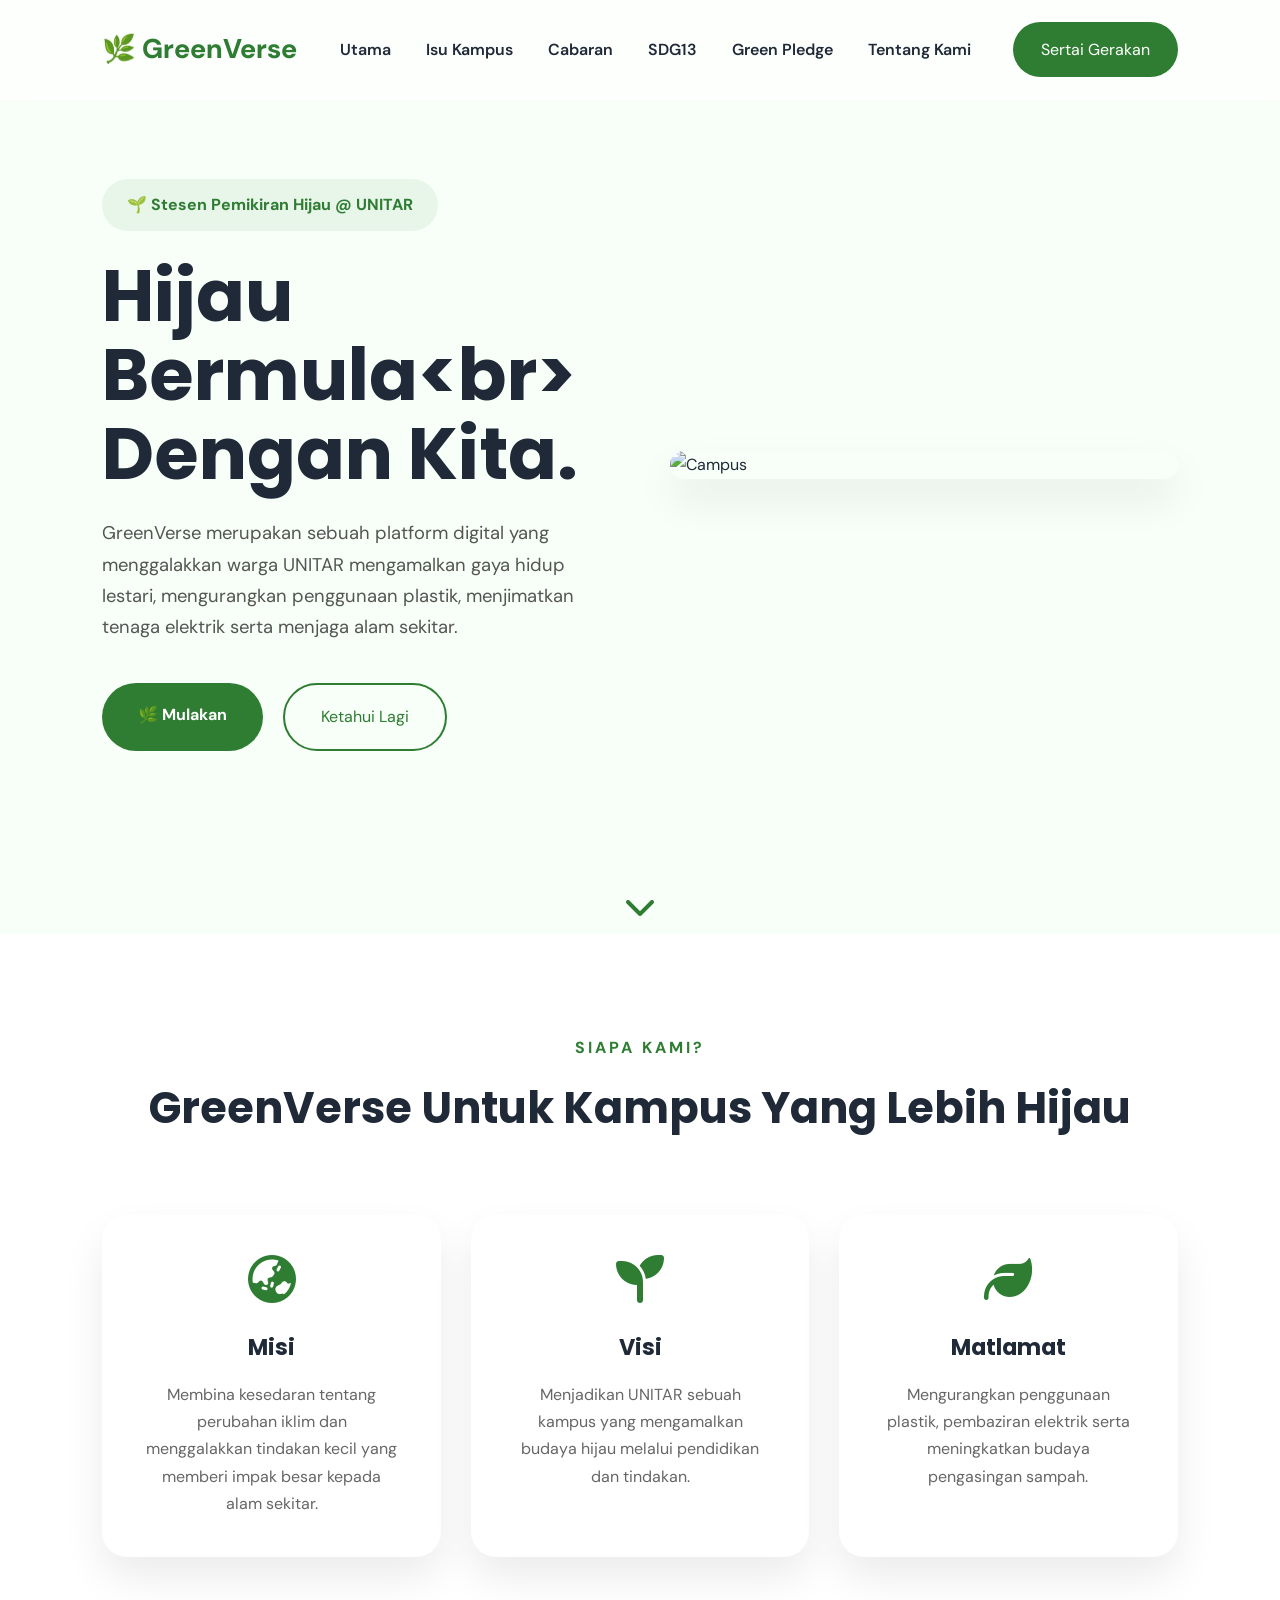
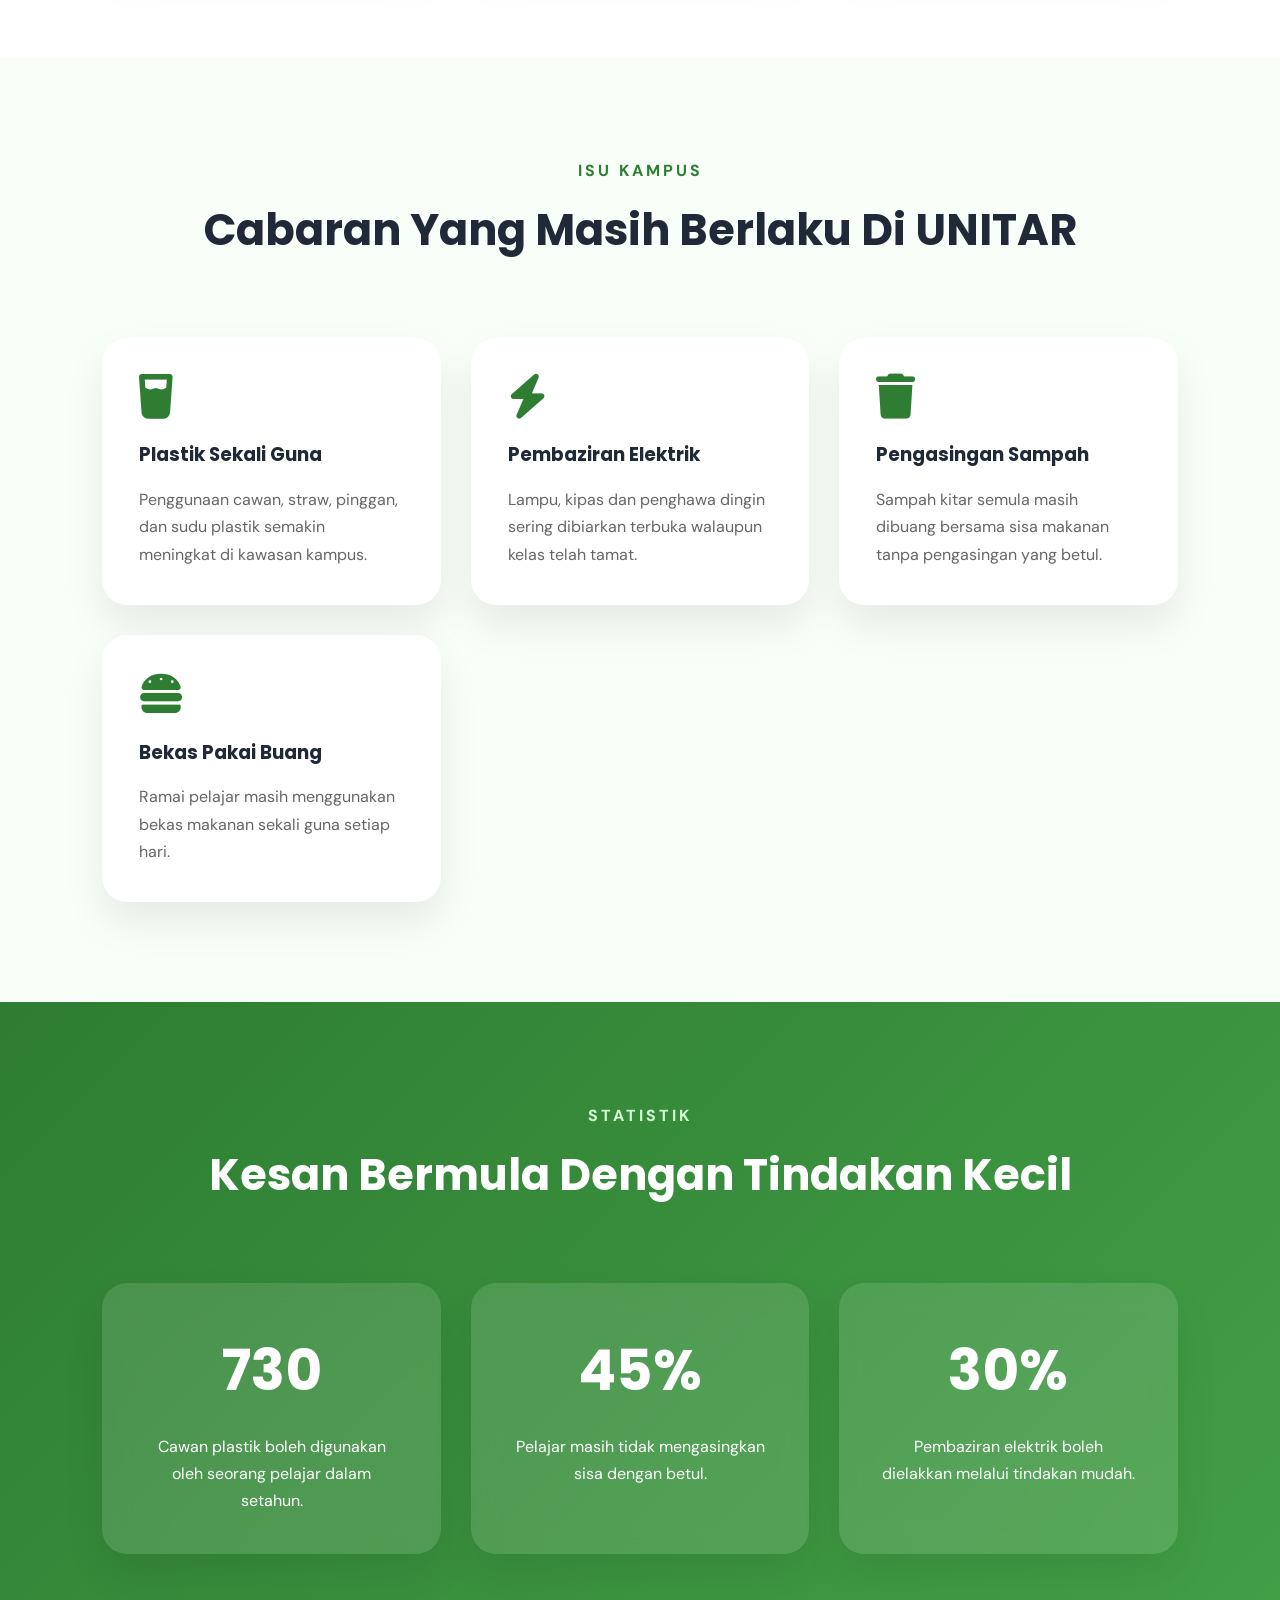
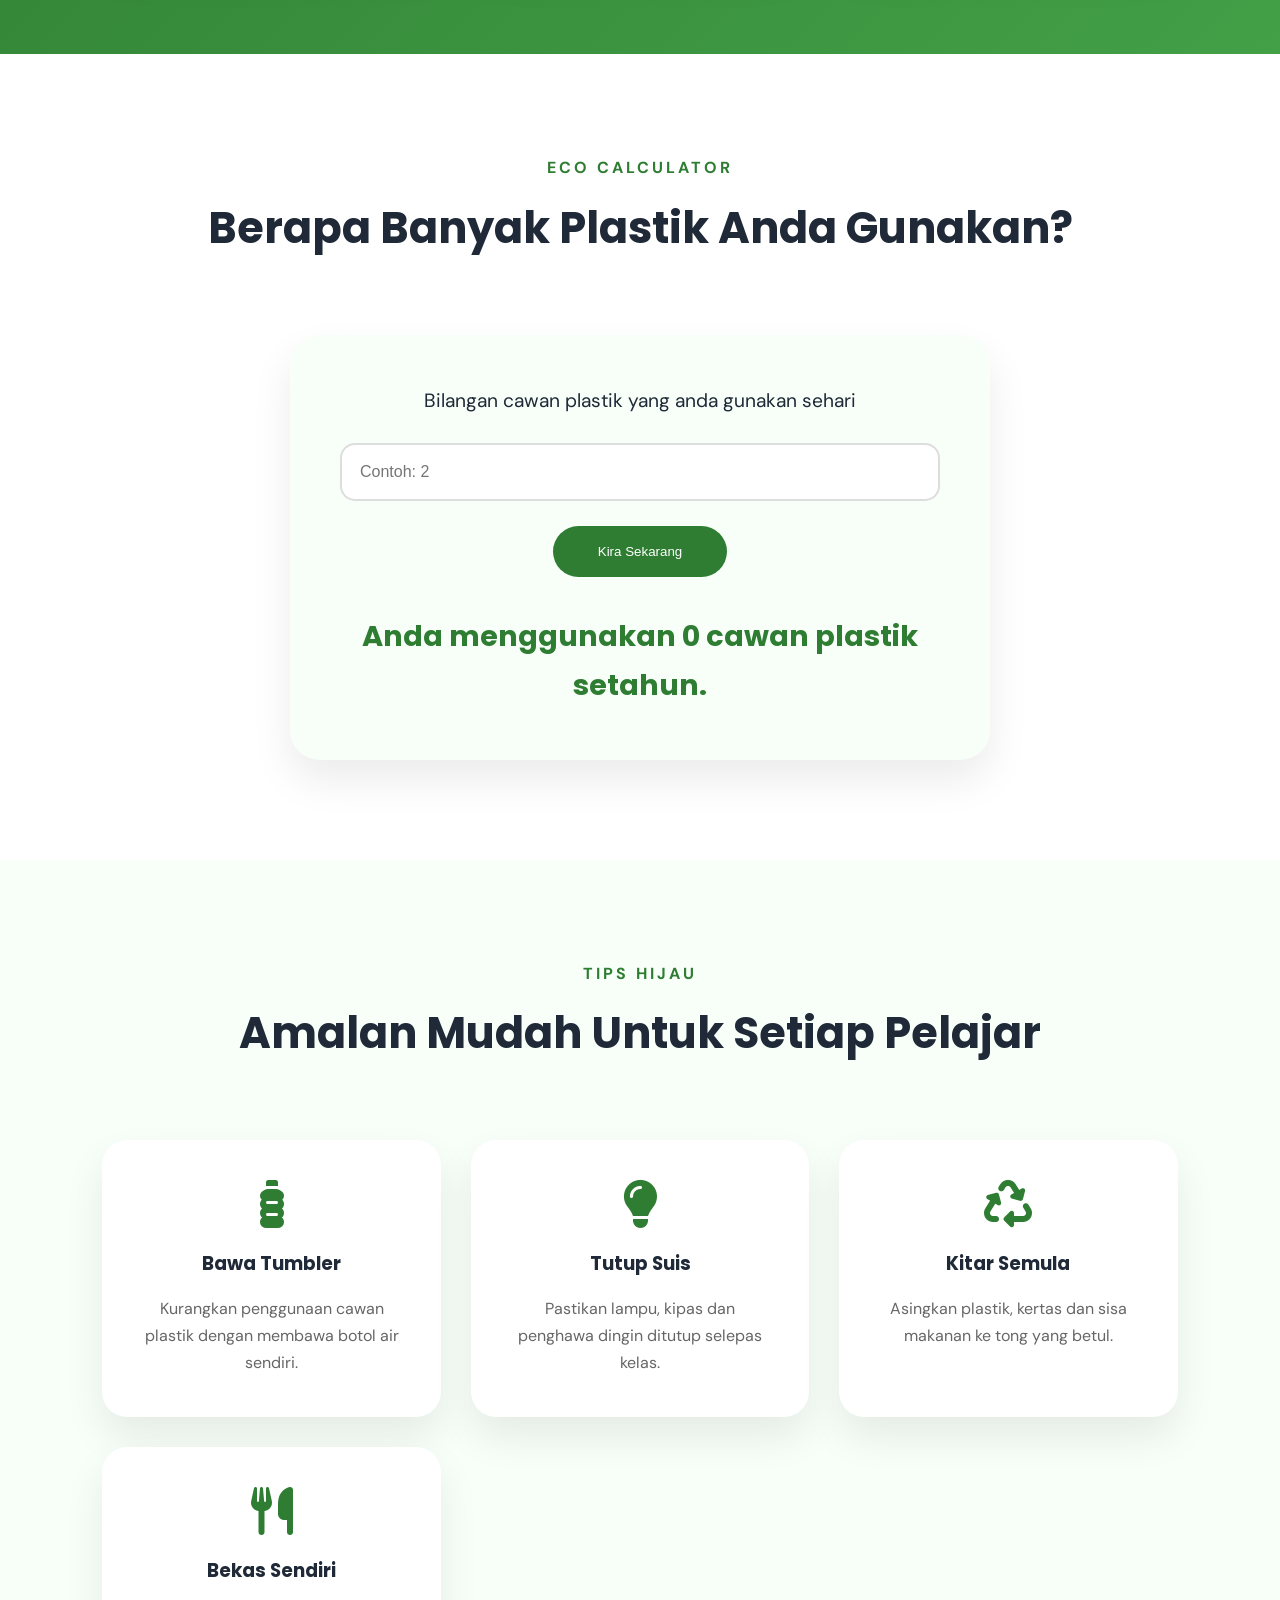
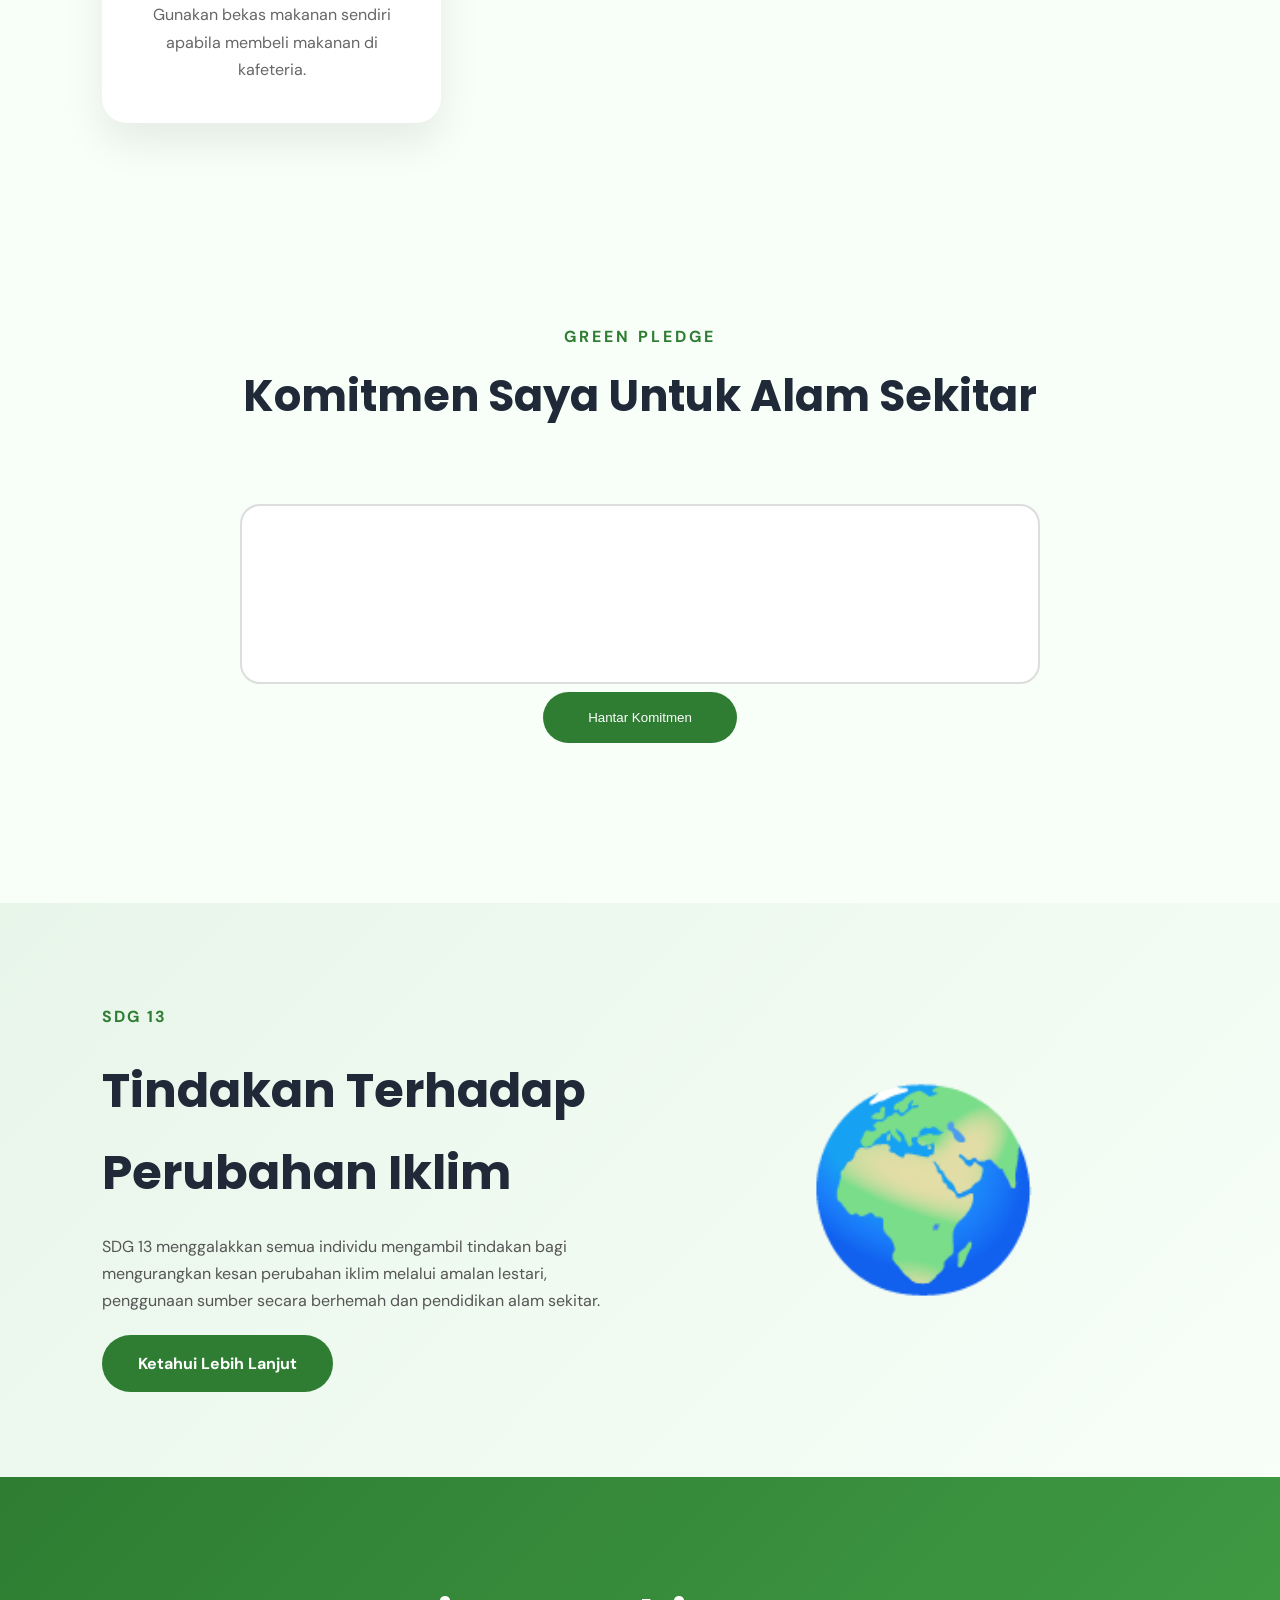
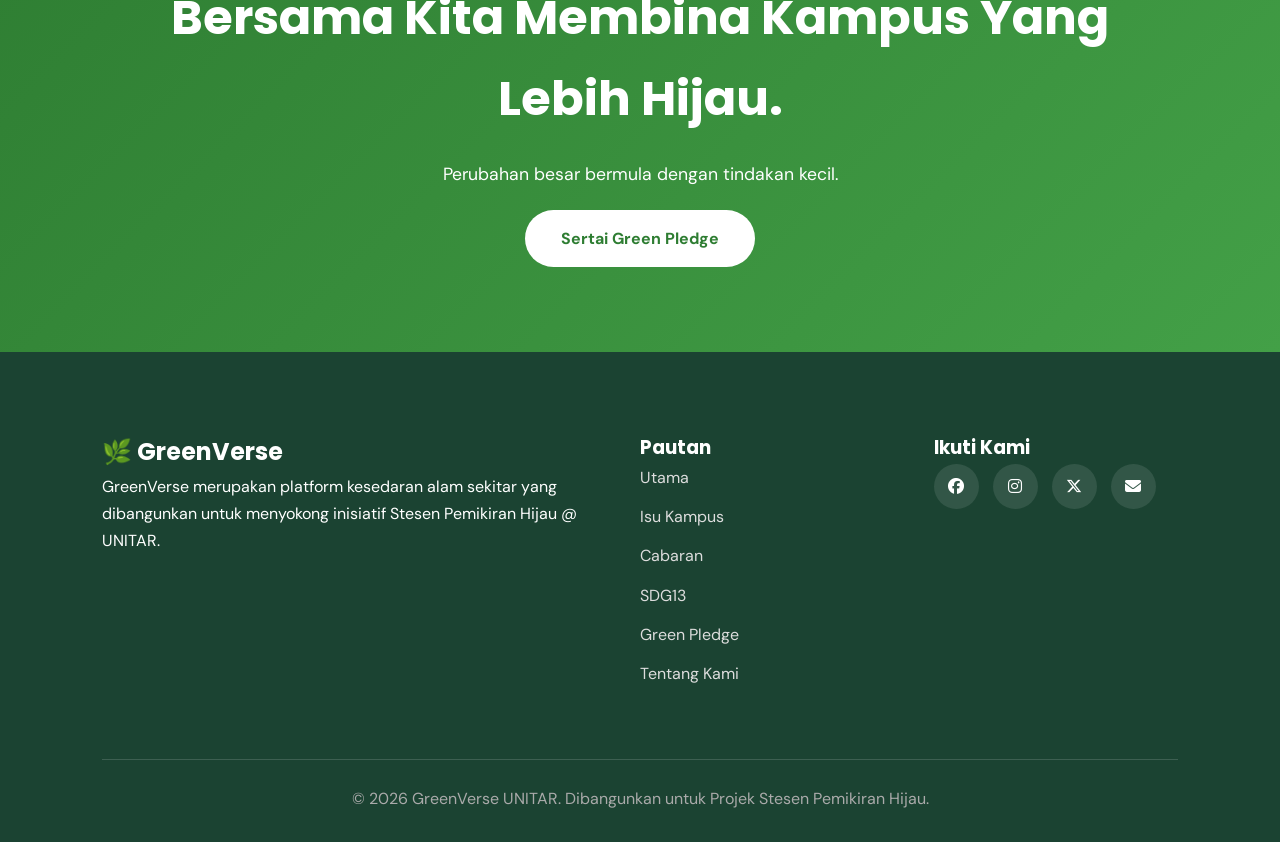
==== commit 0c95ca25: "Replace app.js script with calculator.js" ====
--- a/index.html
+++ b/index.html
@@ -496,7 +496,8 @@
 
     <!-- ================= JAVASCRIPT ================= -->
 
-    <script src="js/app.js"></script>
+    <script src="js/calculator.js"></script>
+<script src="js/app.js"></script>
 
 </body>
 </html>
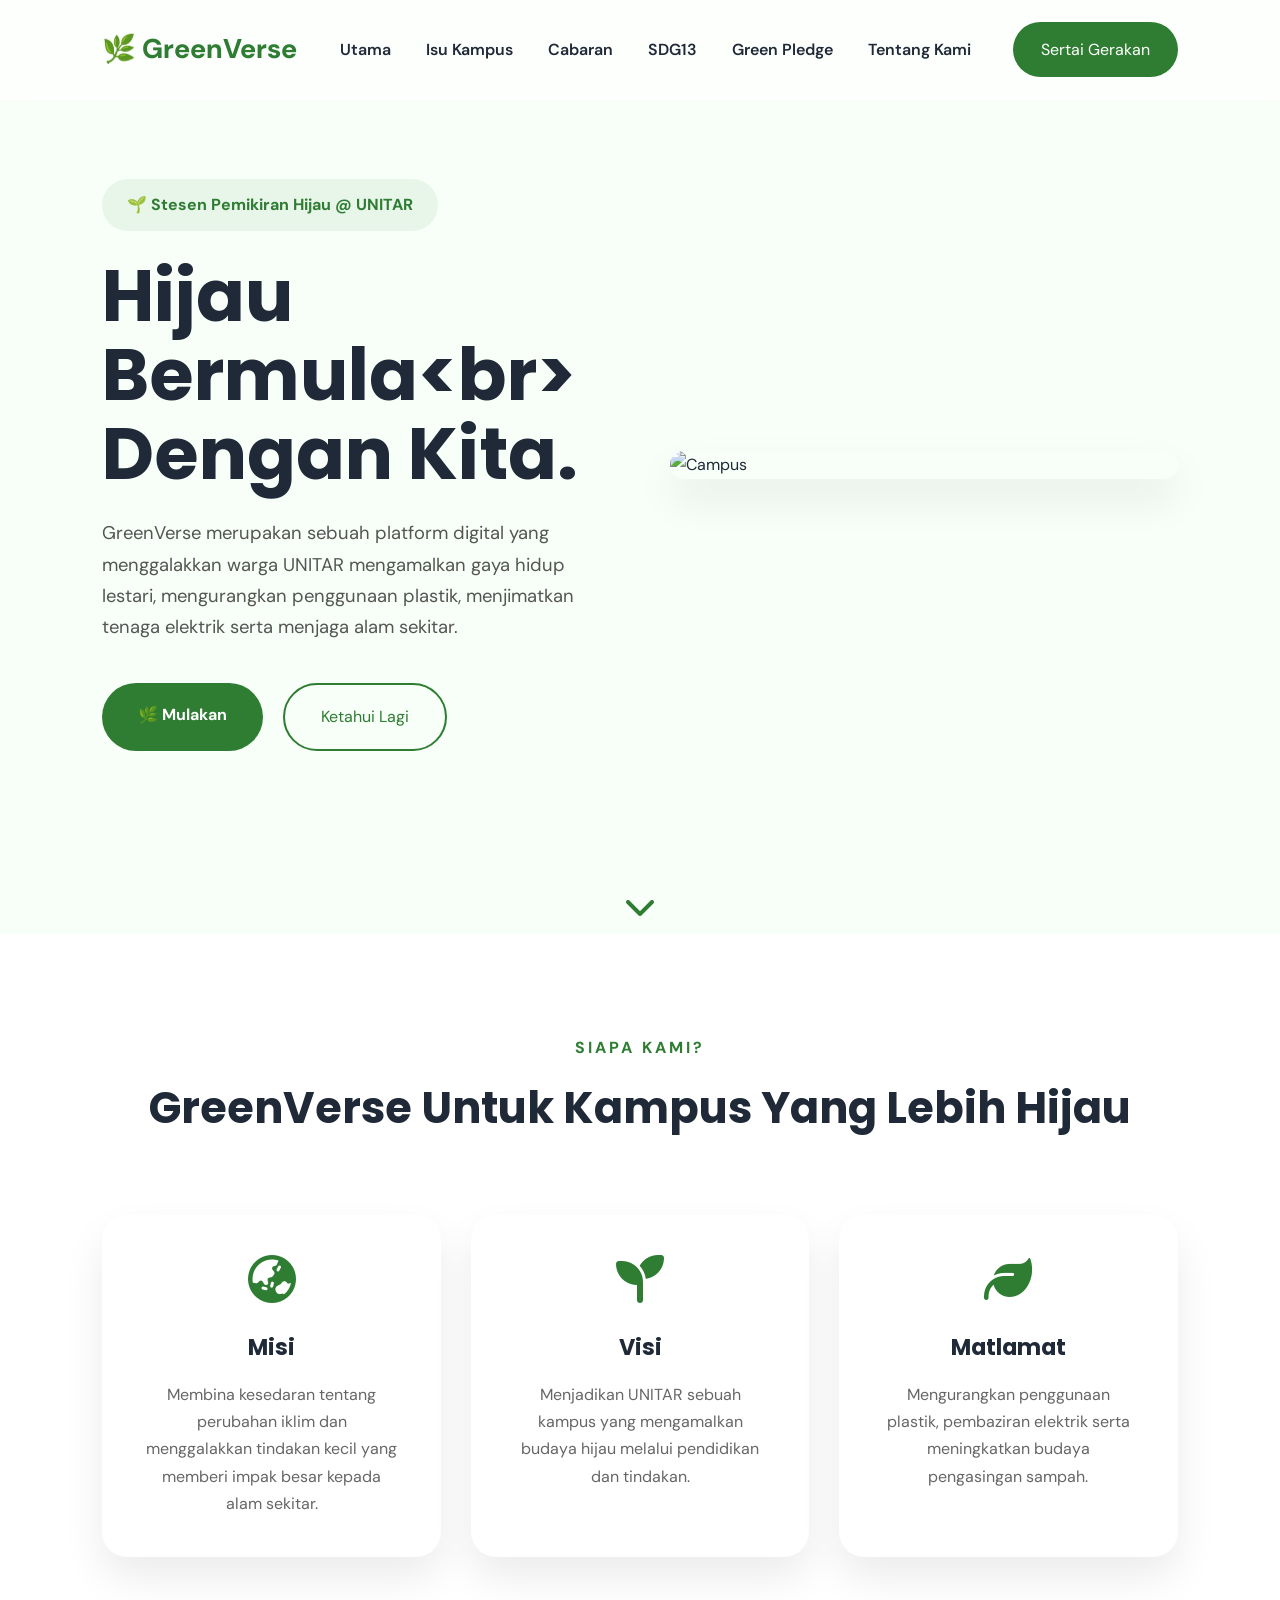
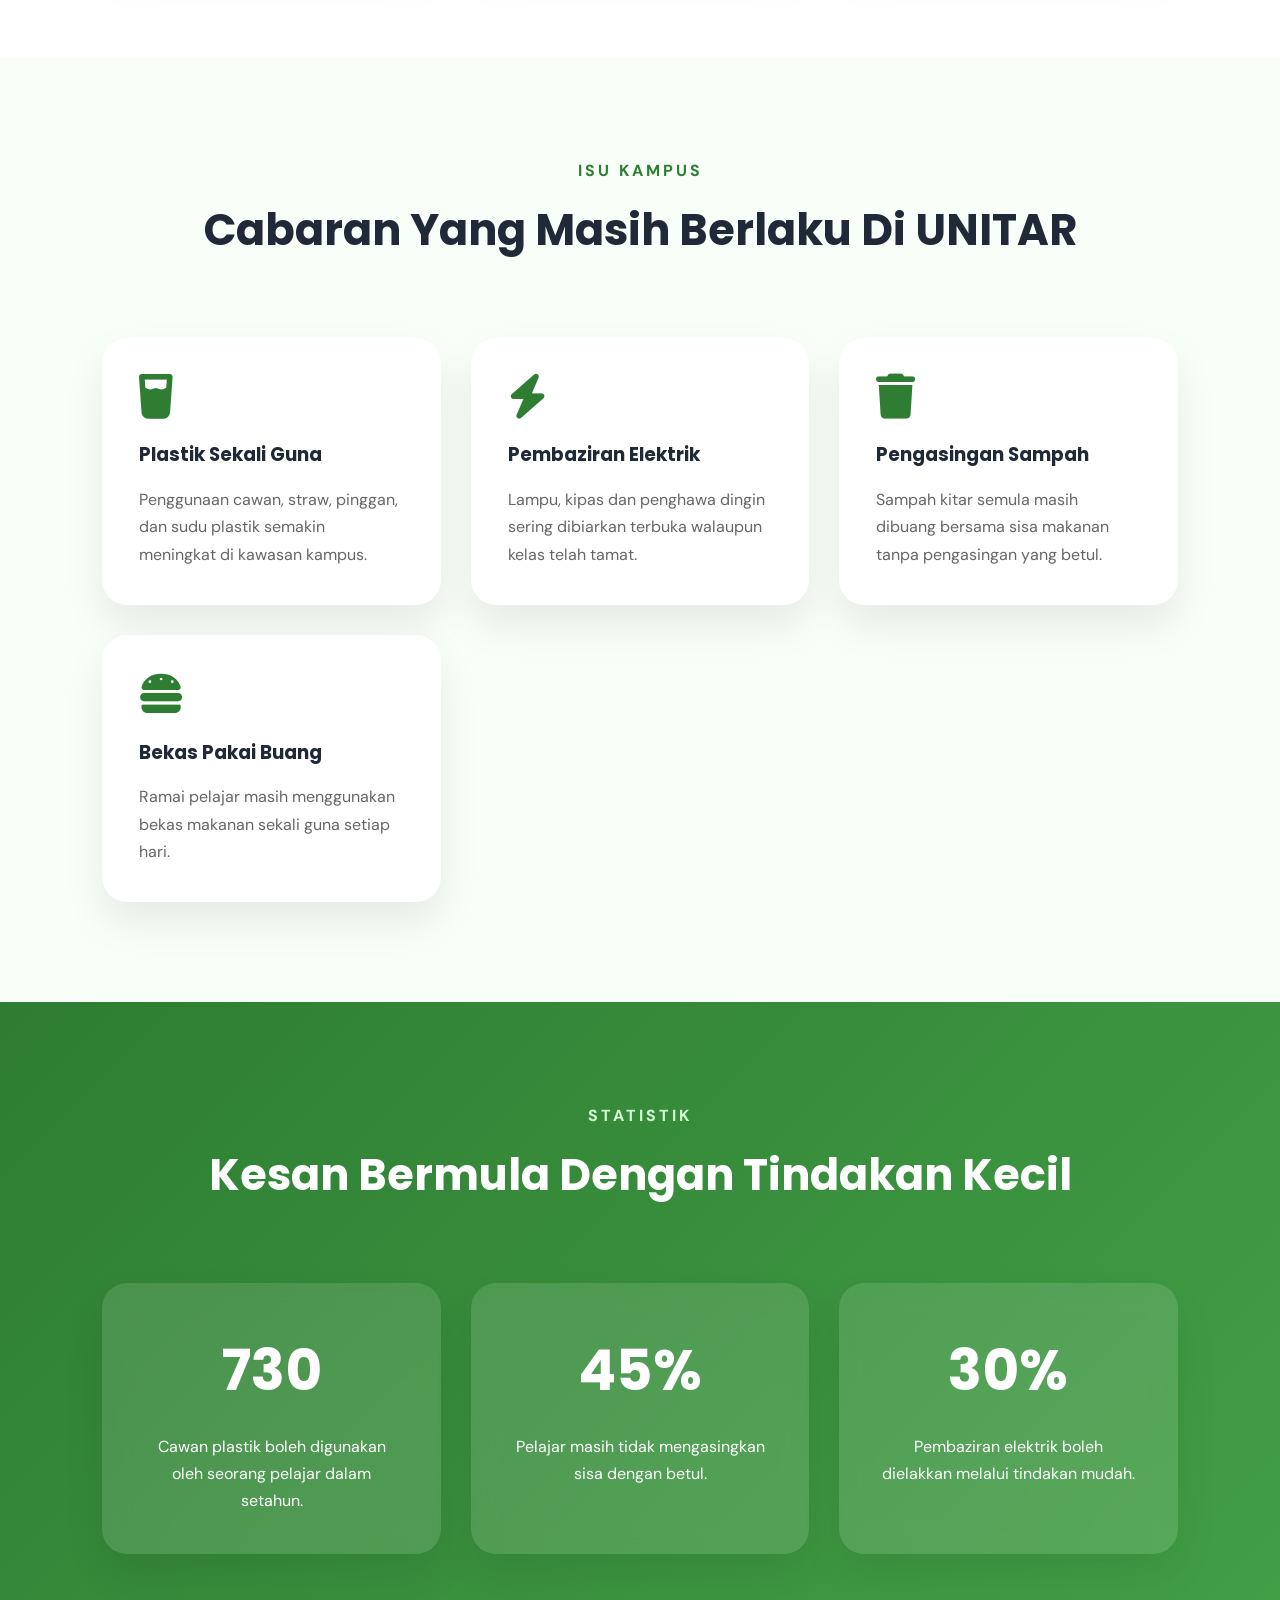
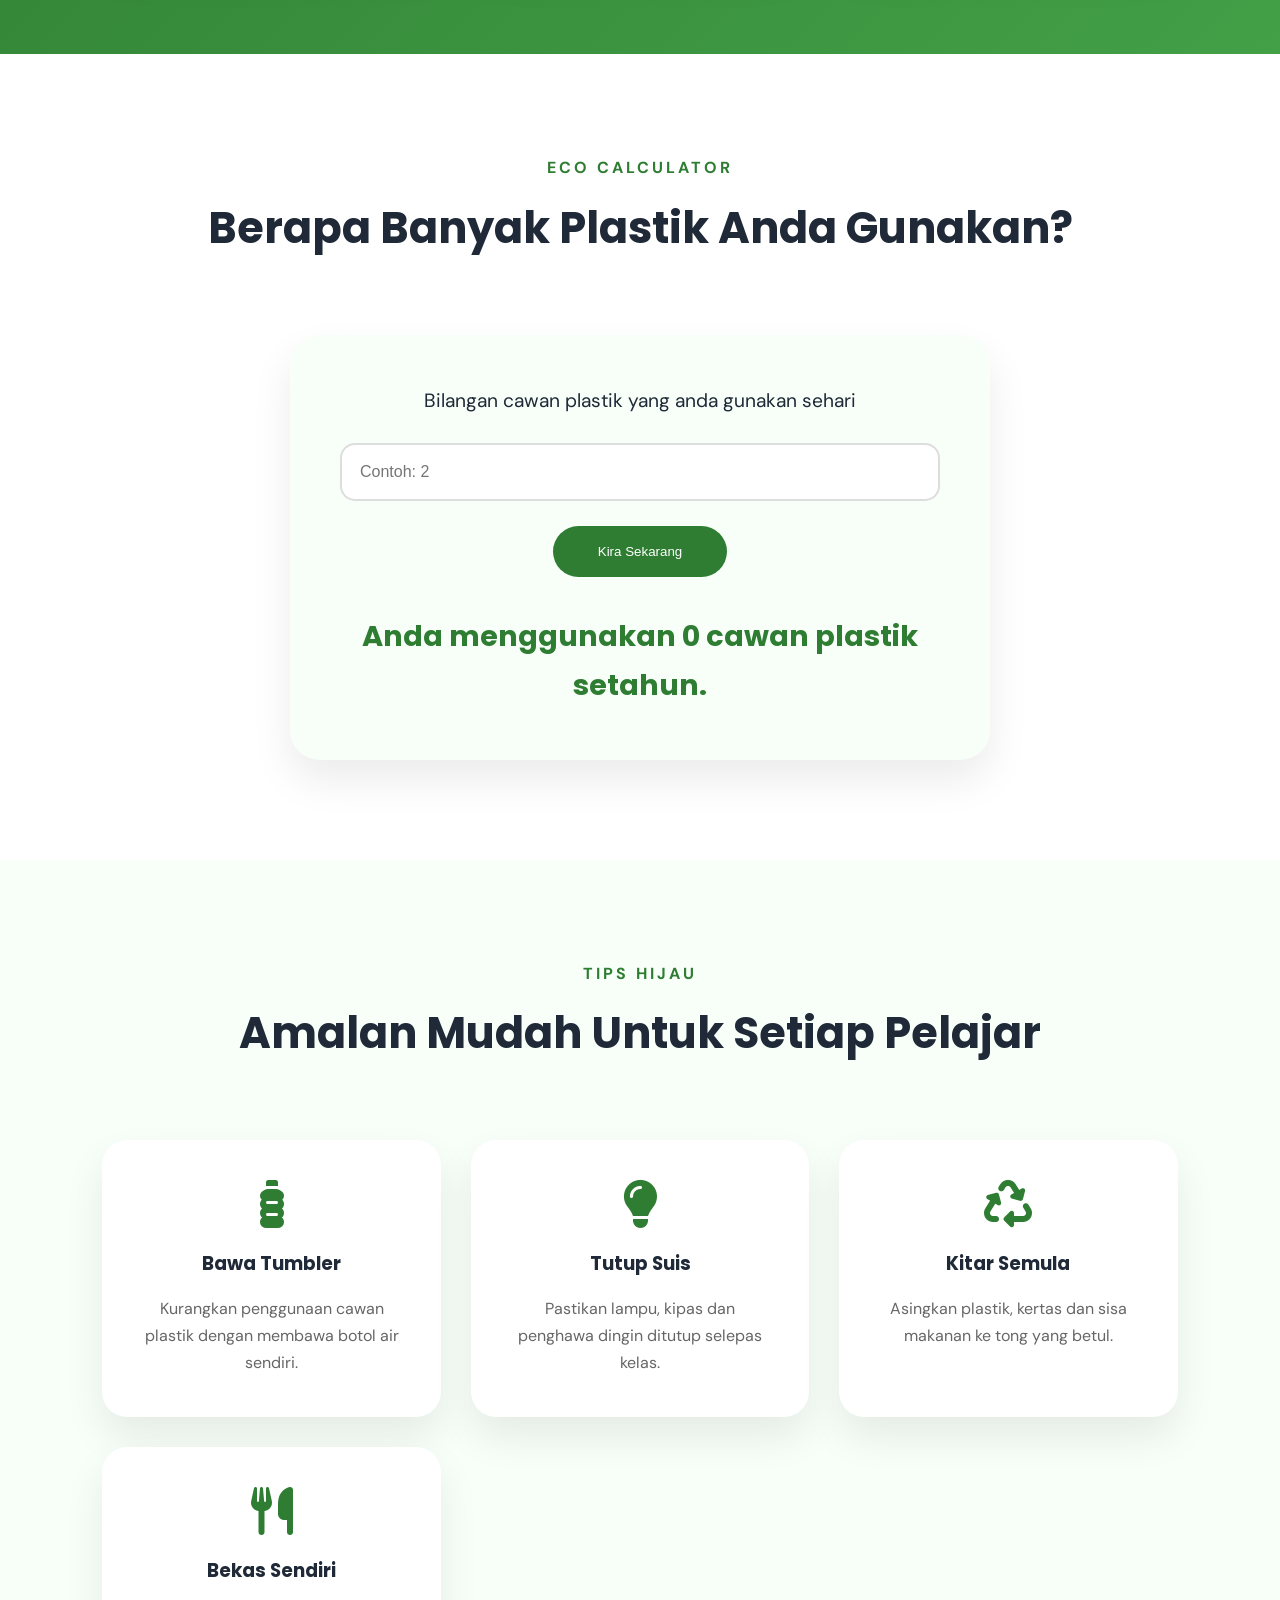
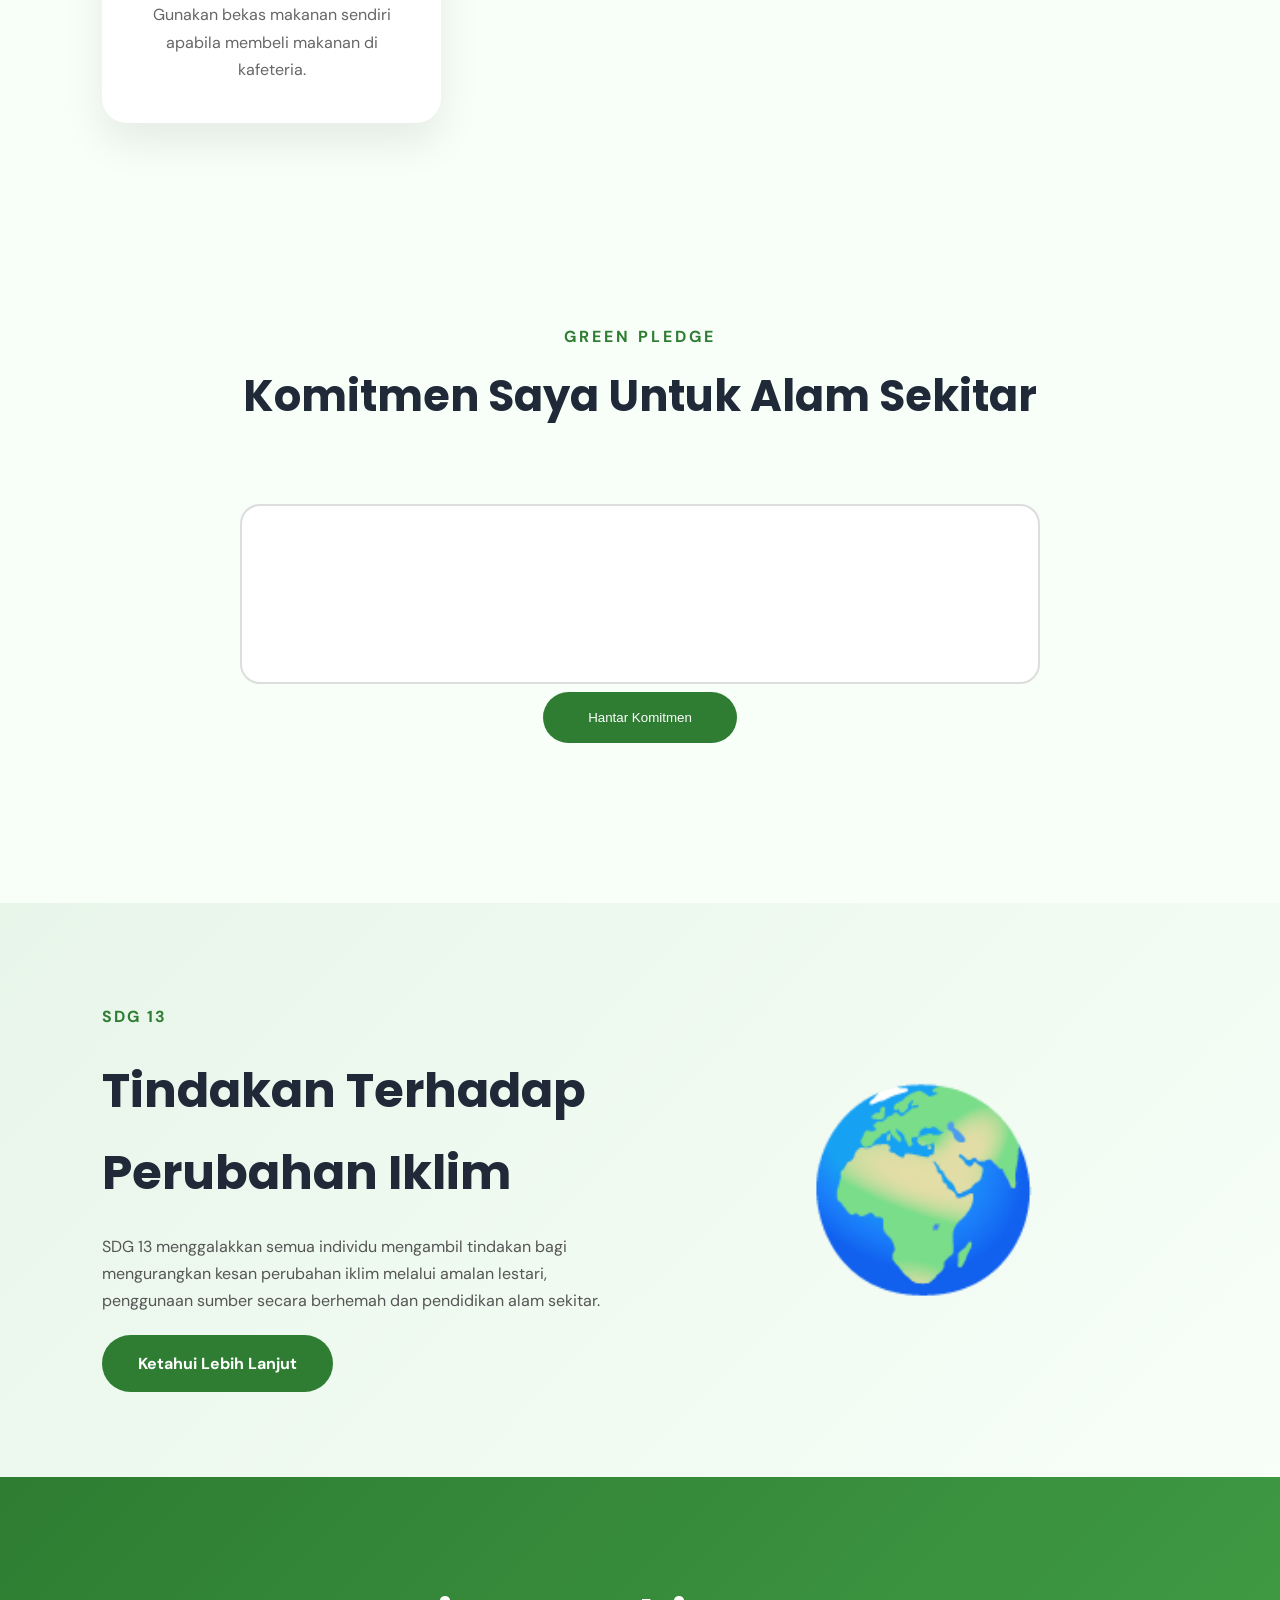
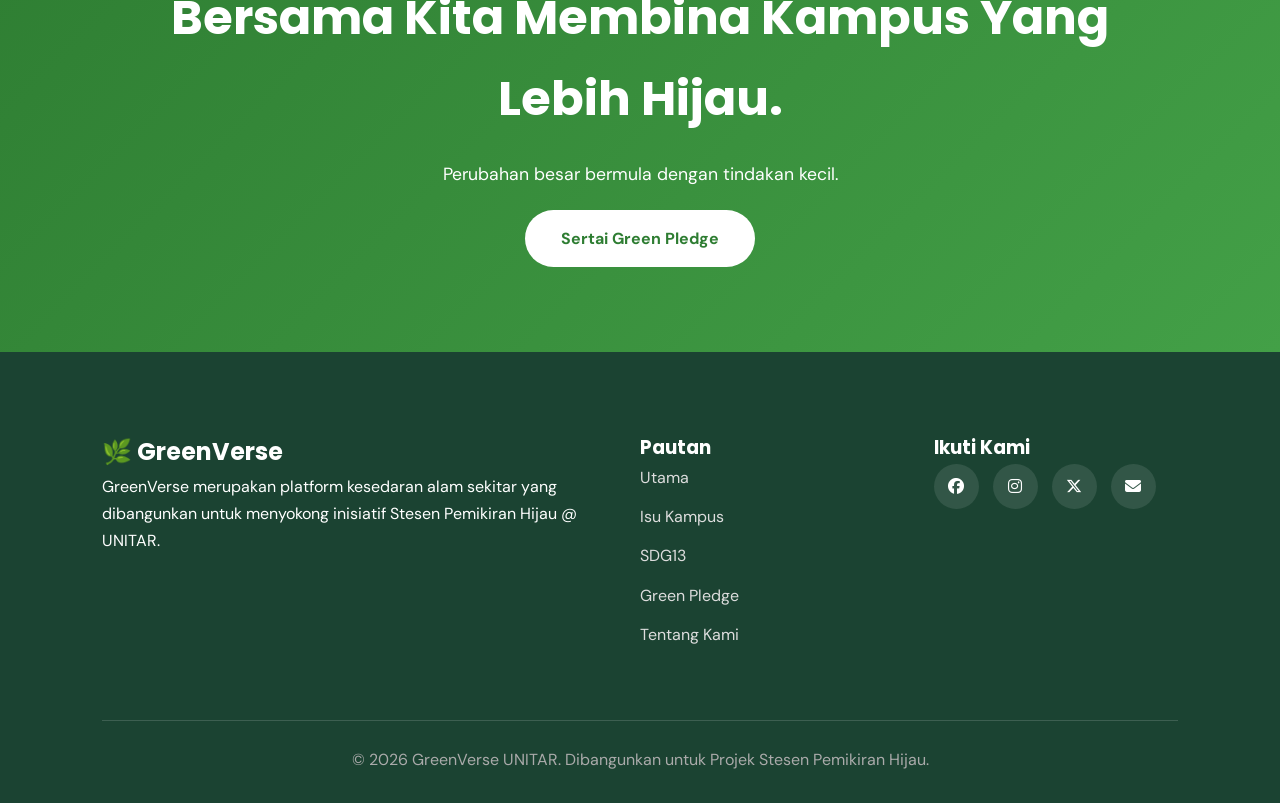
==== commit 7014b239: "Remove link to 'Cabaran' in index.html" ====
--- a/index.html
+++ b/index.html
@@ -467,7 +467,6 @@
 
                 <a href="#">Utama</a>
                 <a href="isu.html">Isu Kampus</a>
-                <a href="cabaran.html">Cabaran</a>
                 <a href="sdg13.html">SDG13</a>
                 <a href="pledge.html">Green Pledge</a>
                 <a href="tentang.html">Tentang Kami</a>
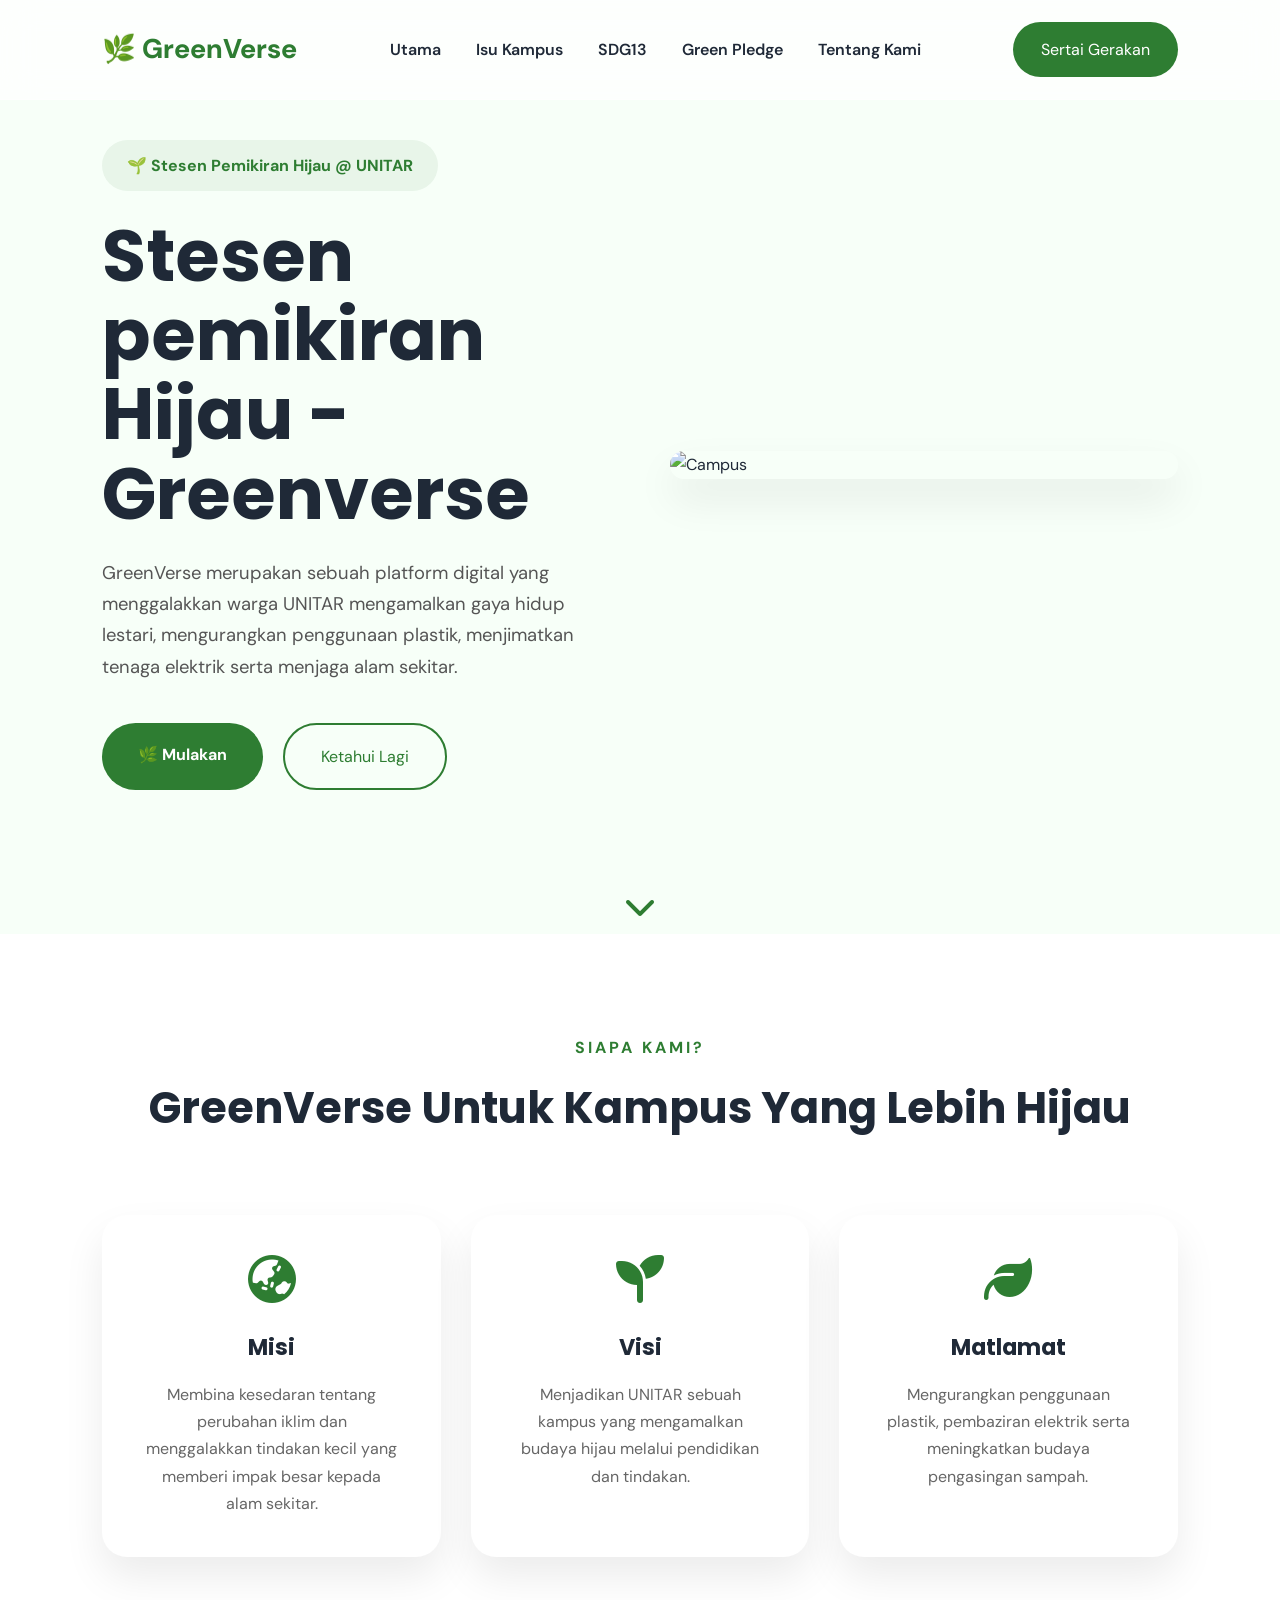
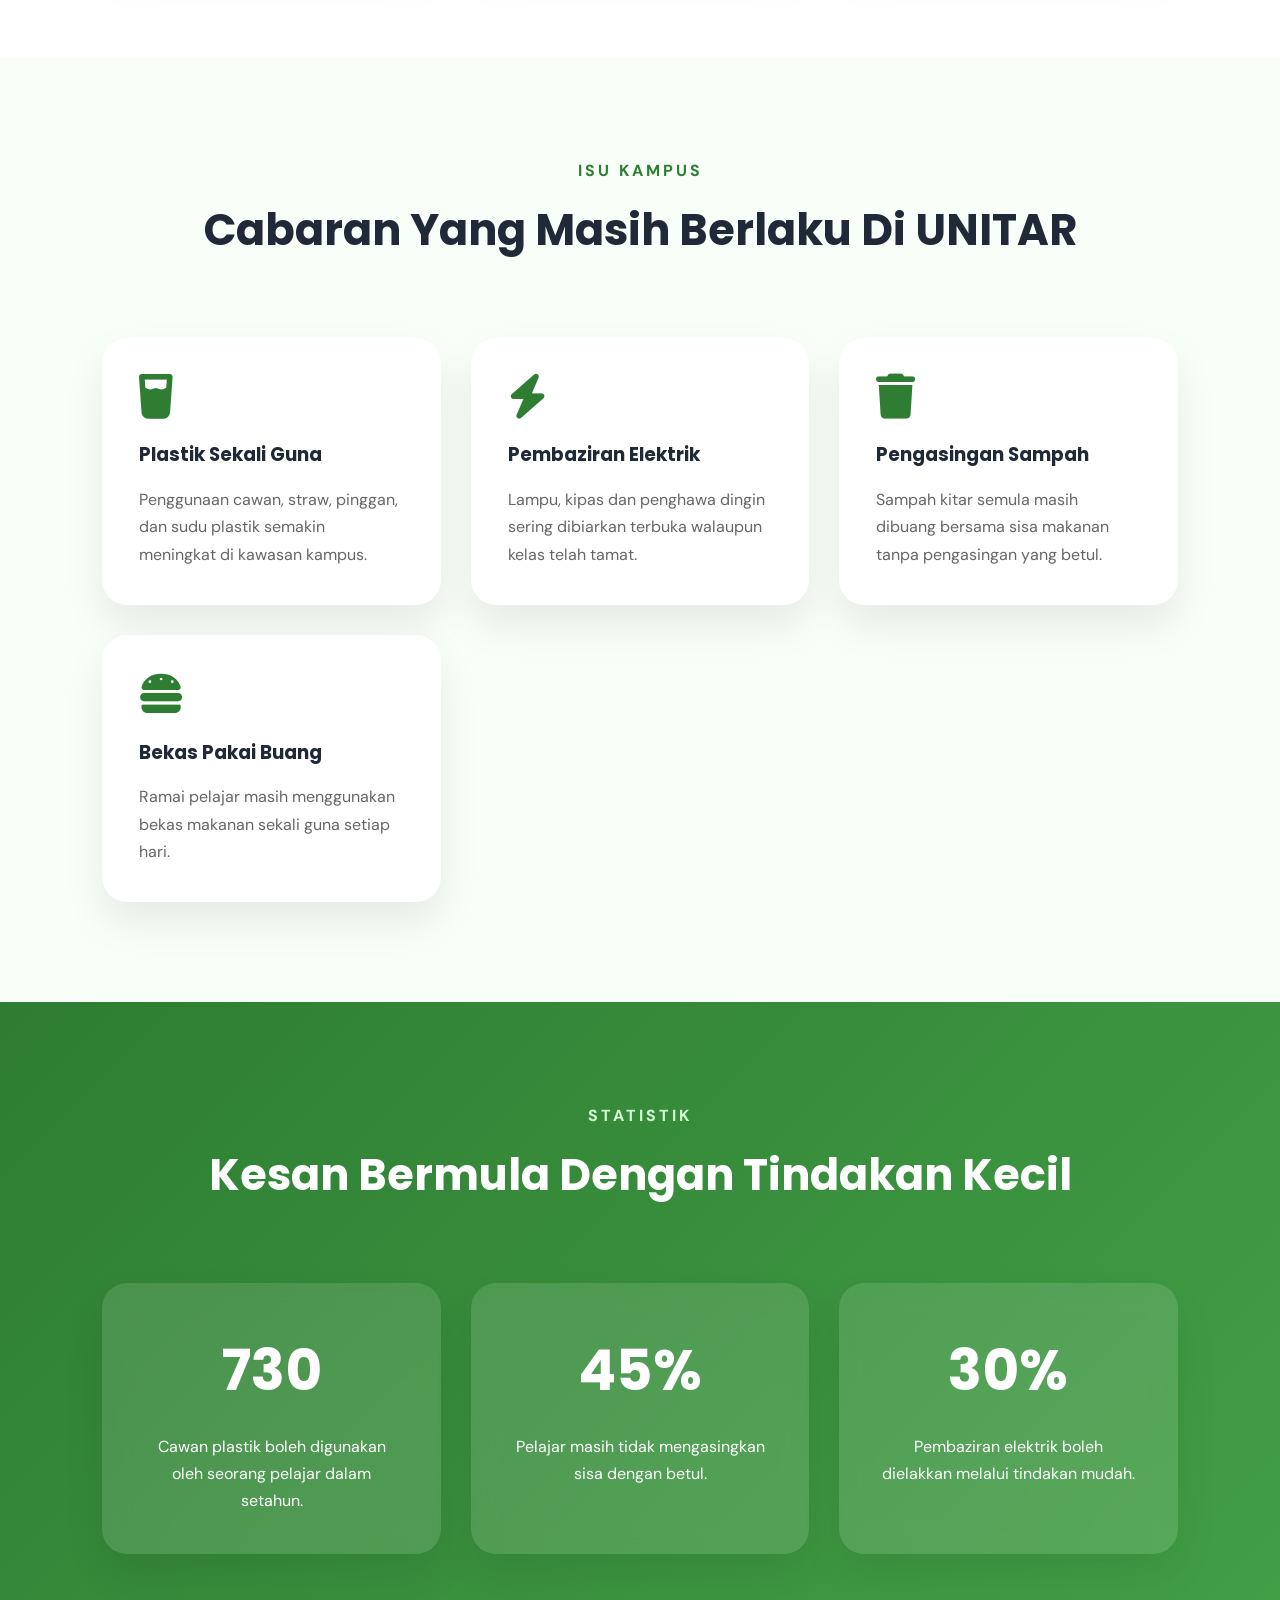
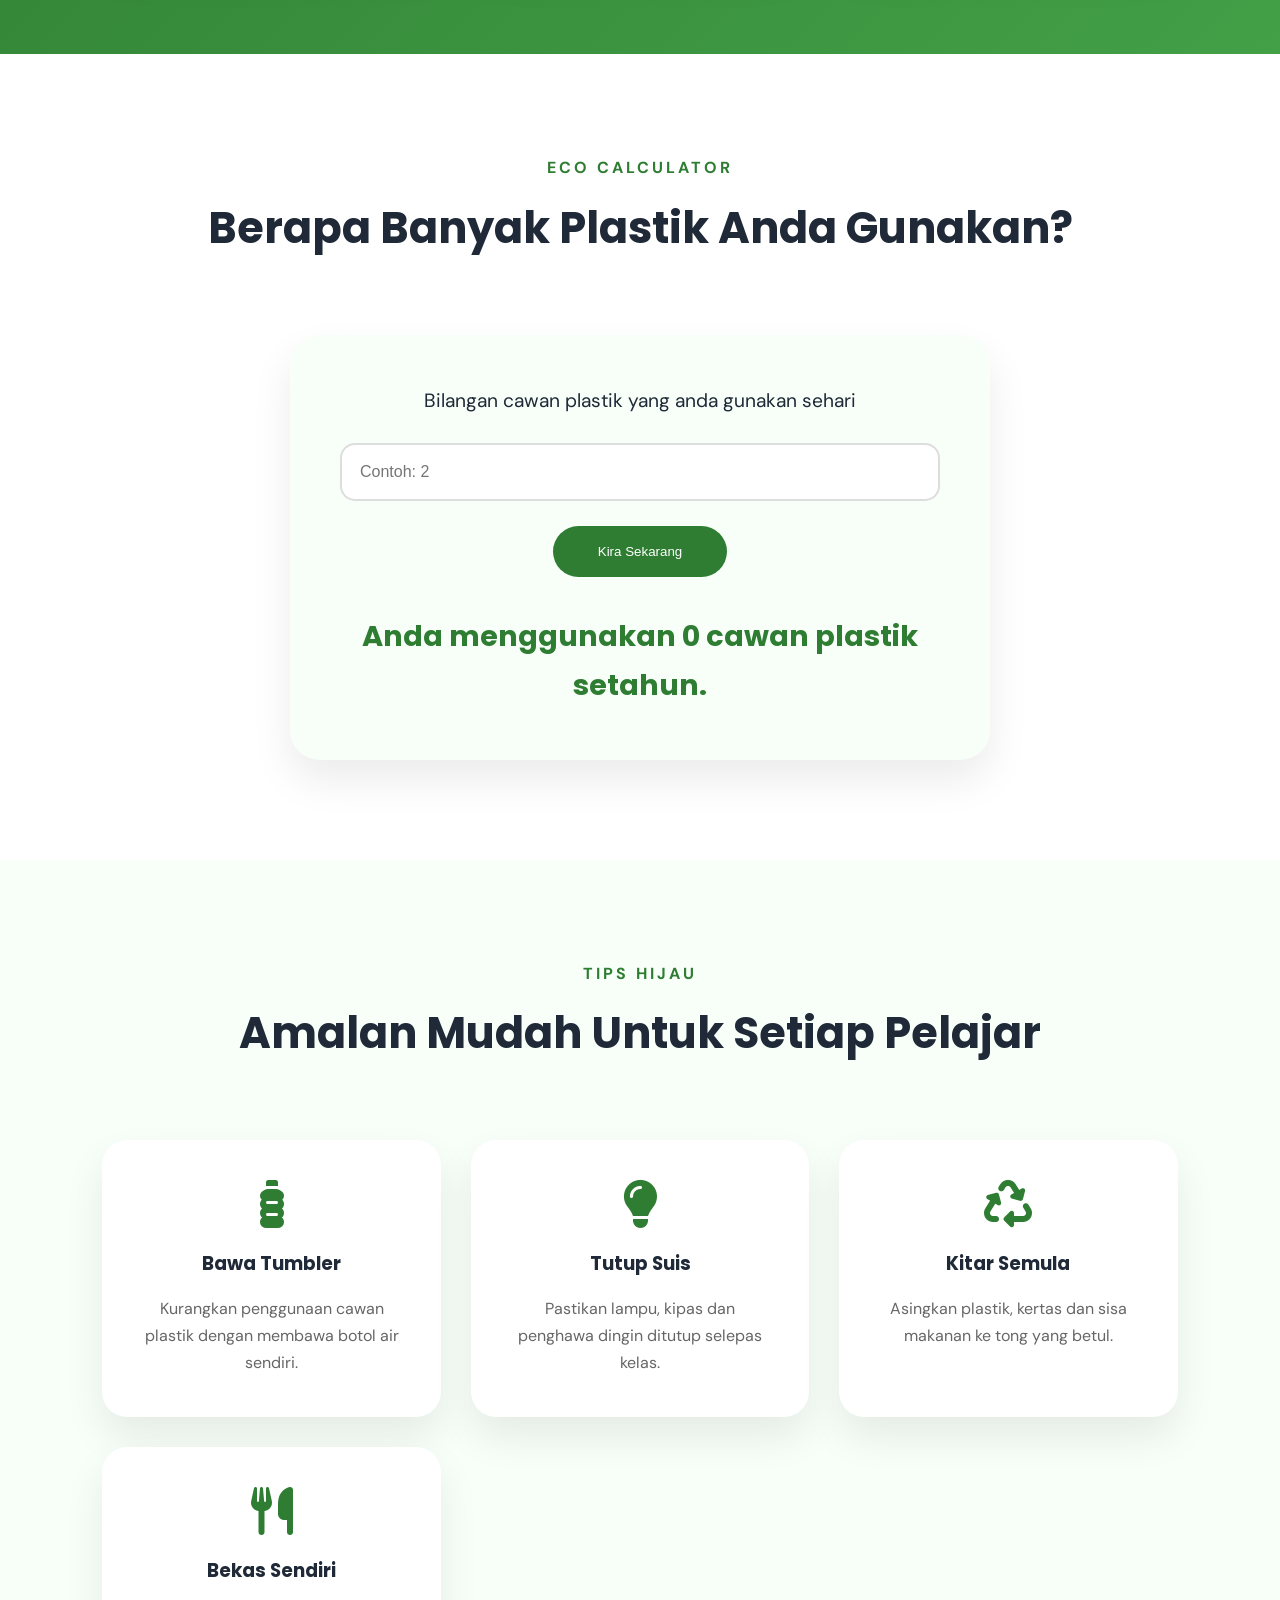
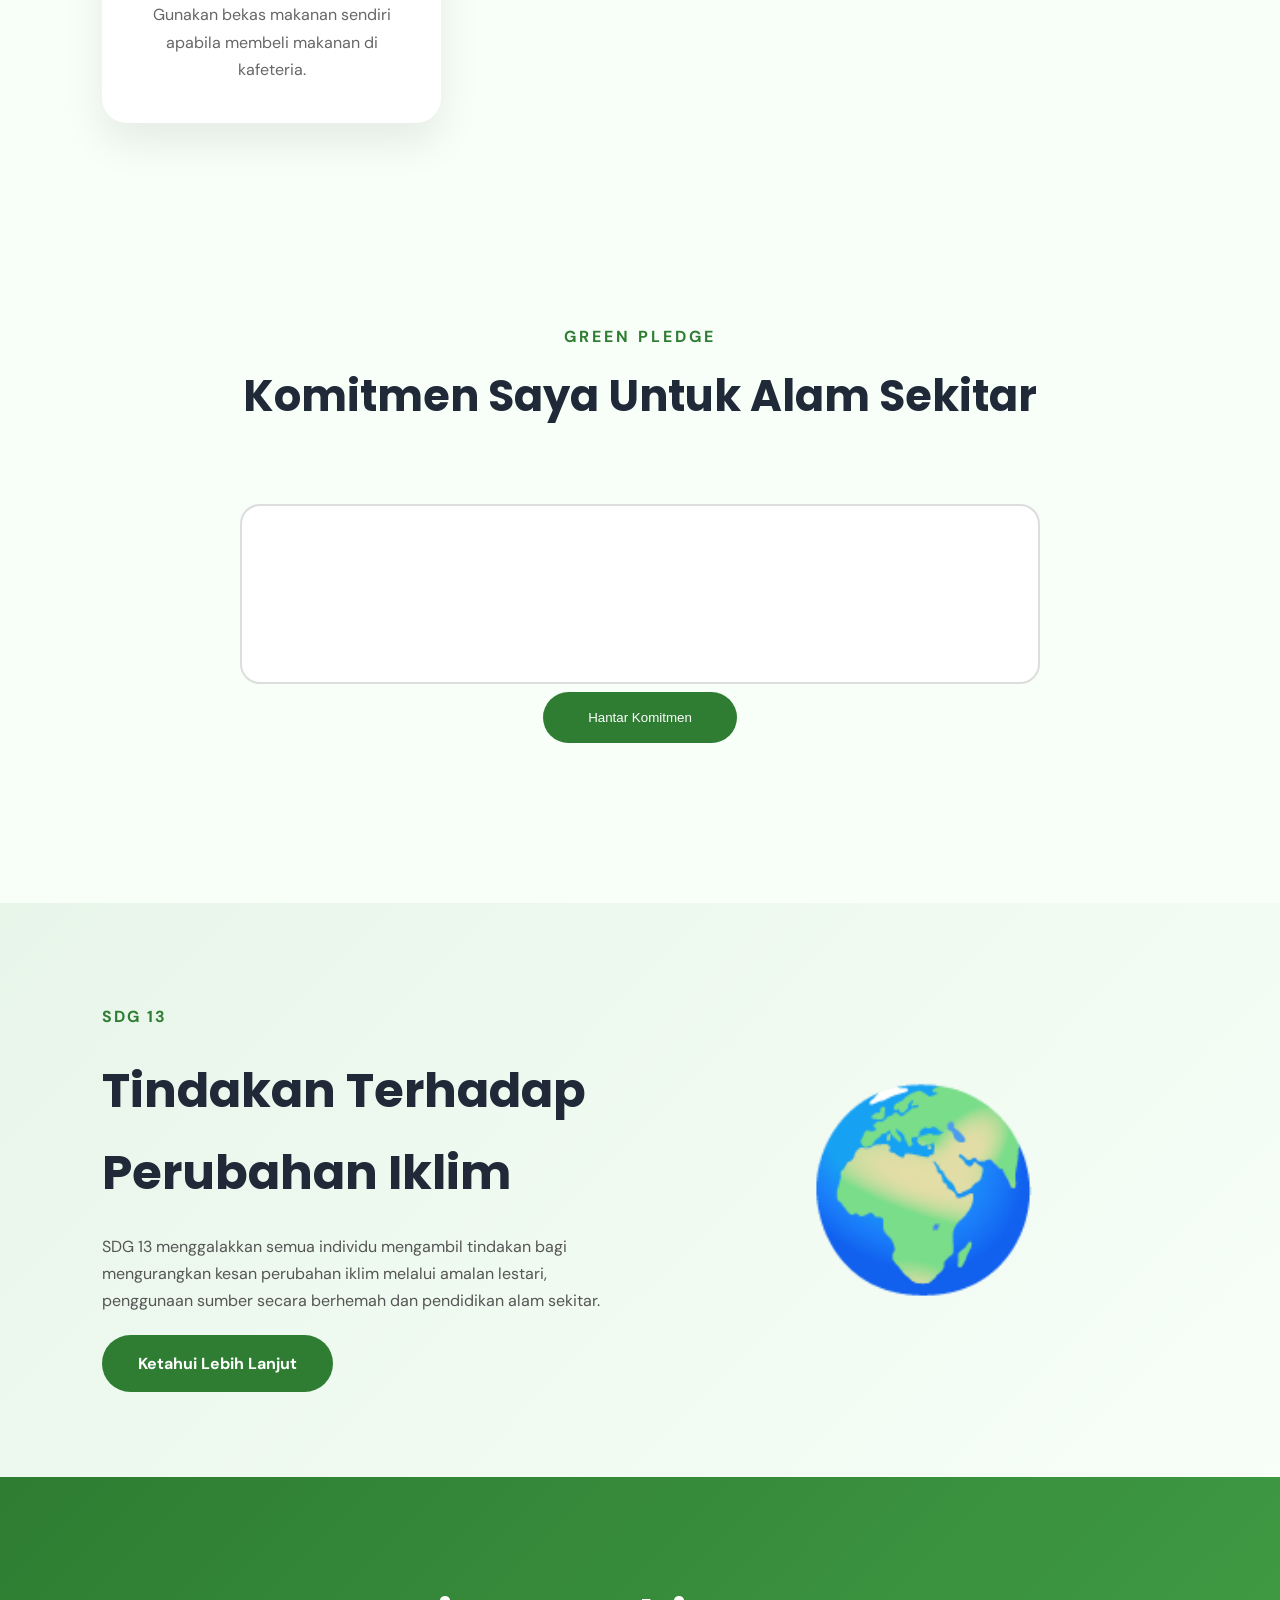
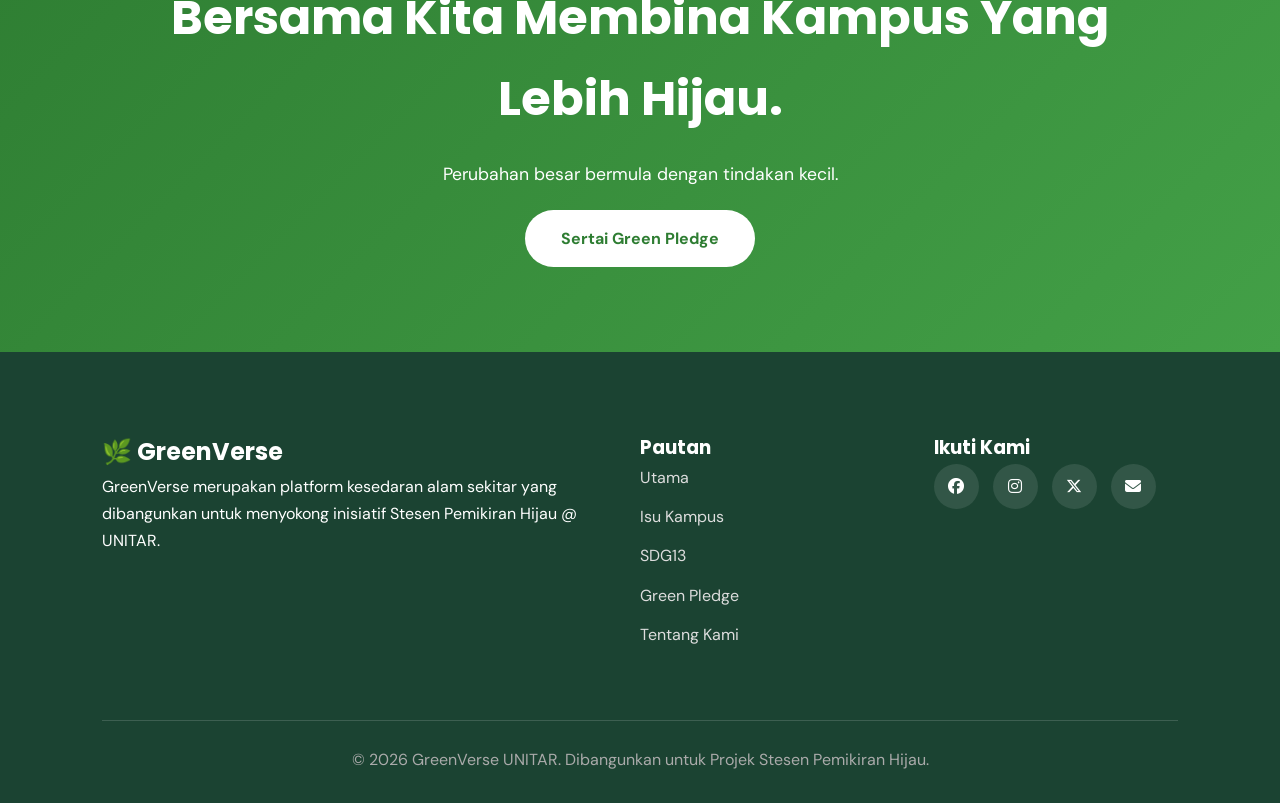
==== commit 8dc7dee2: "Update title and headings in index.html" ====
--- a/index.html
+++ b/index.html
@@ -5,7 +5,7 @@
     <meta charset="UTF-8">
     <meta name="viewport" content="width=device-width, initial-scale=1.0">
 
-    <title>GreenVerse UNITAR | Hijau Bermula Dengan Kita</title>
+    <title>Stesen Pemikiran Hijau</title>
 
     <!-- Google Fonts -->
     <link rel="preconnect" href="https://fonts.googleapis.com">
@@ -37,7 +37,6 @@
             <ul class="nav-links">
                 <li><a href="#">Utama</a></li>
                 <li><a href="isu.html">Isu Kampus</a></li>
-                <li><a href="cabaran.html">Cabaran</a></li>
                 <li><a href="sdg13.html">SDG13</a></li>
                 <li><a href="pledge.html">Green Pledge</a></li>
                 <li><a href="tentang.html">Tentang Kami</a></li>
@@ -62,8 +61,7 @@
             </span>
 
             <h1>
-                Hijau Bermula<br>
-                Dengan Kita.
+                Stesen pemikiran Hijau - Greenverse
             </h1>
 
             <p>
